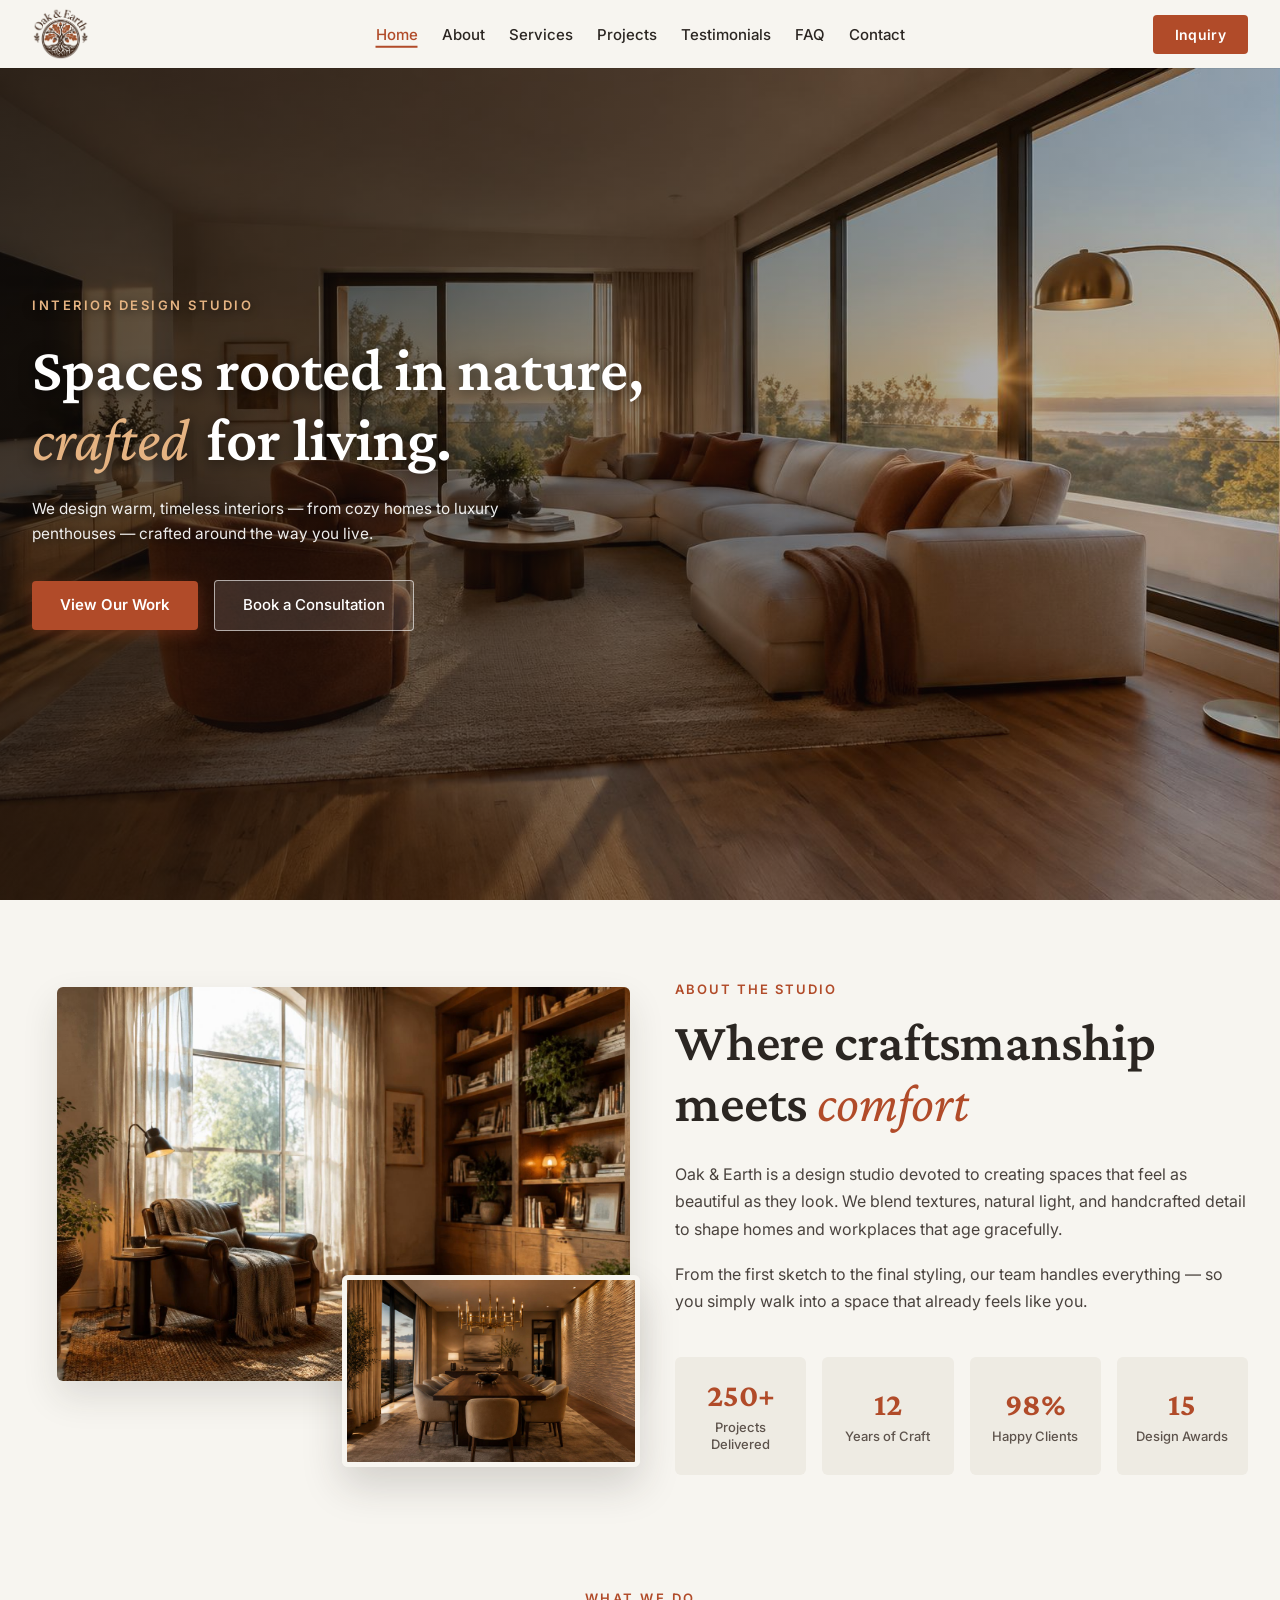
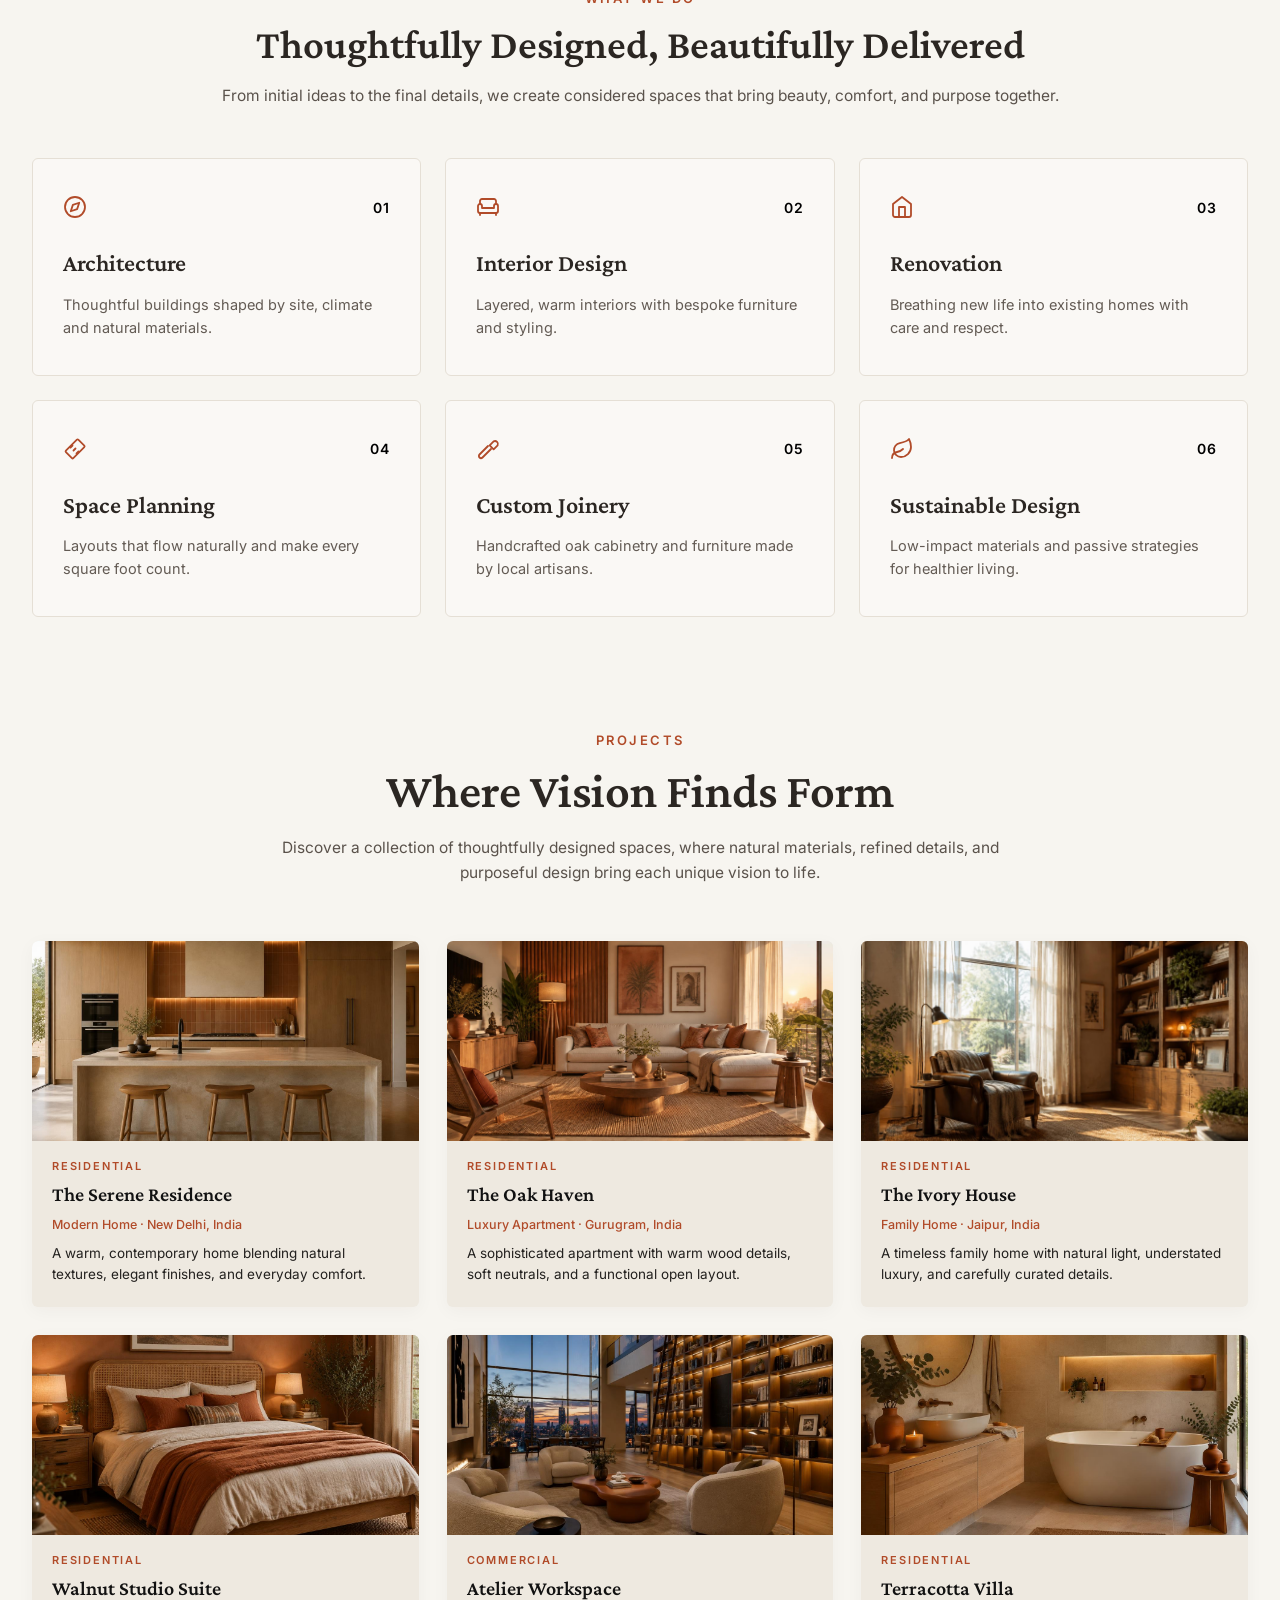
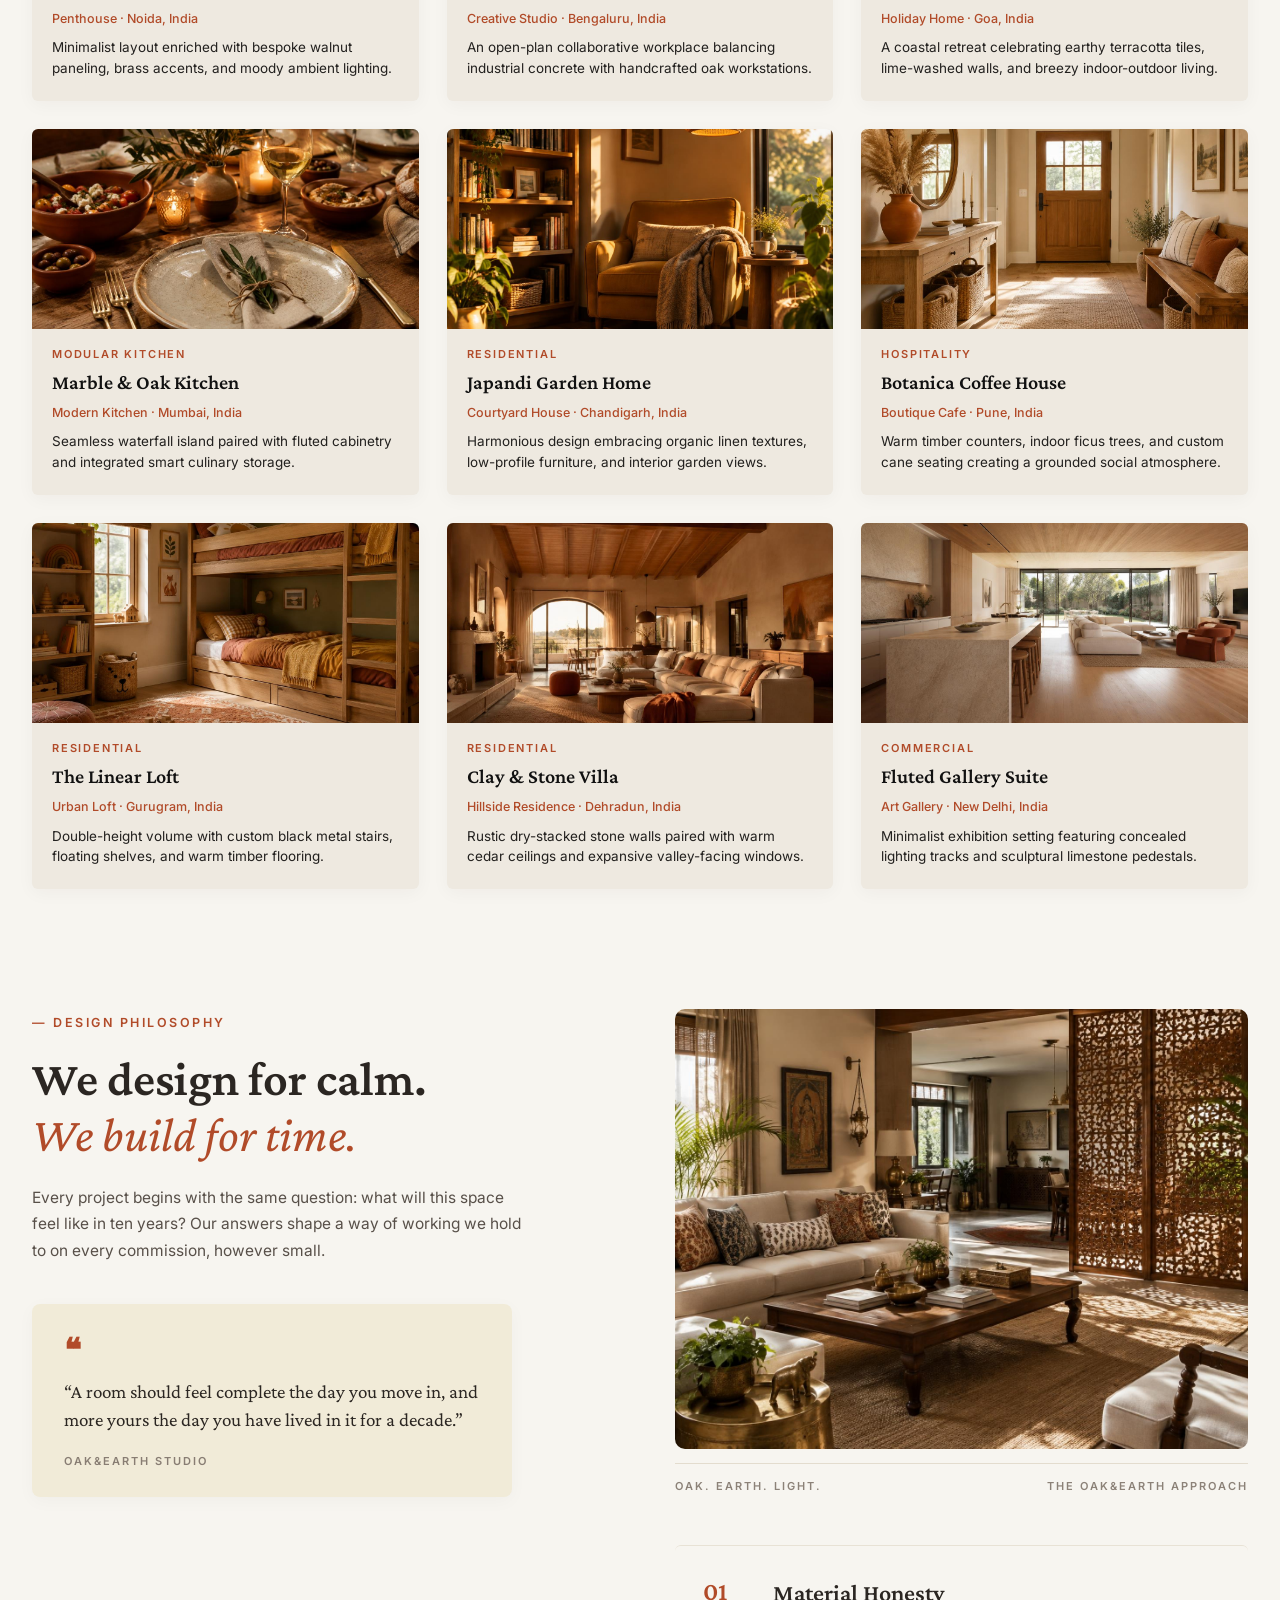
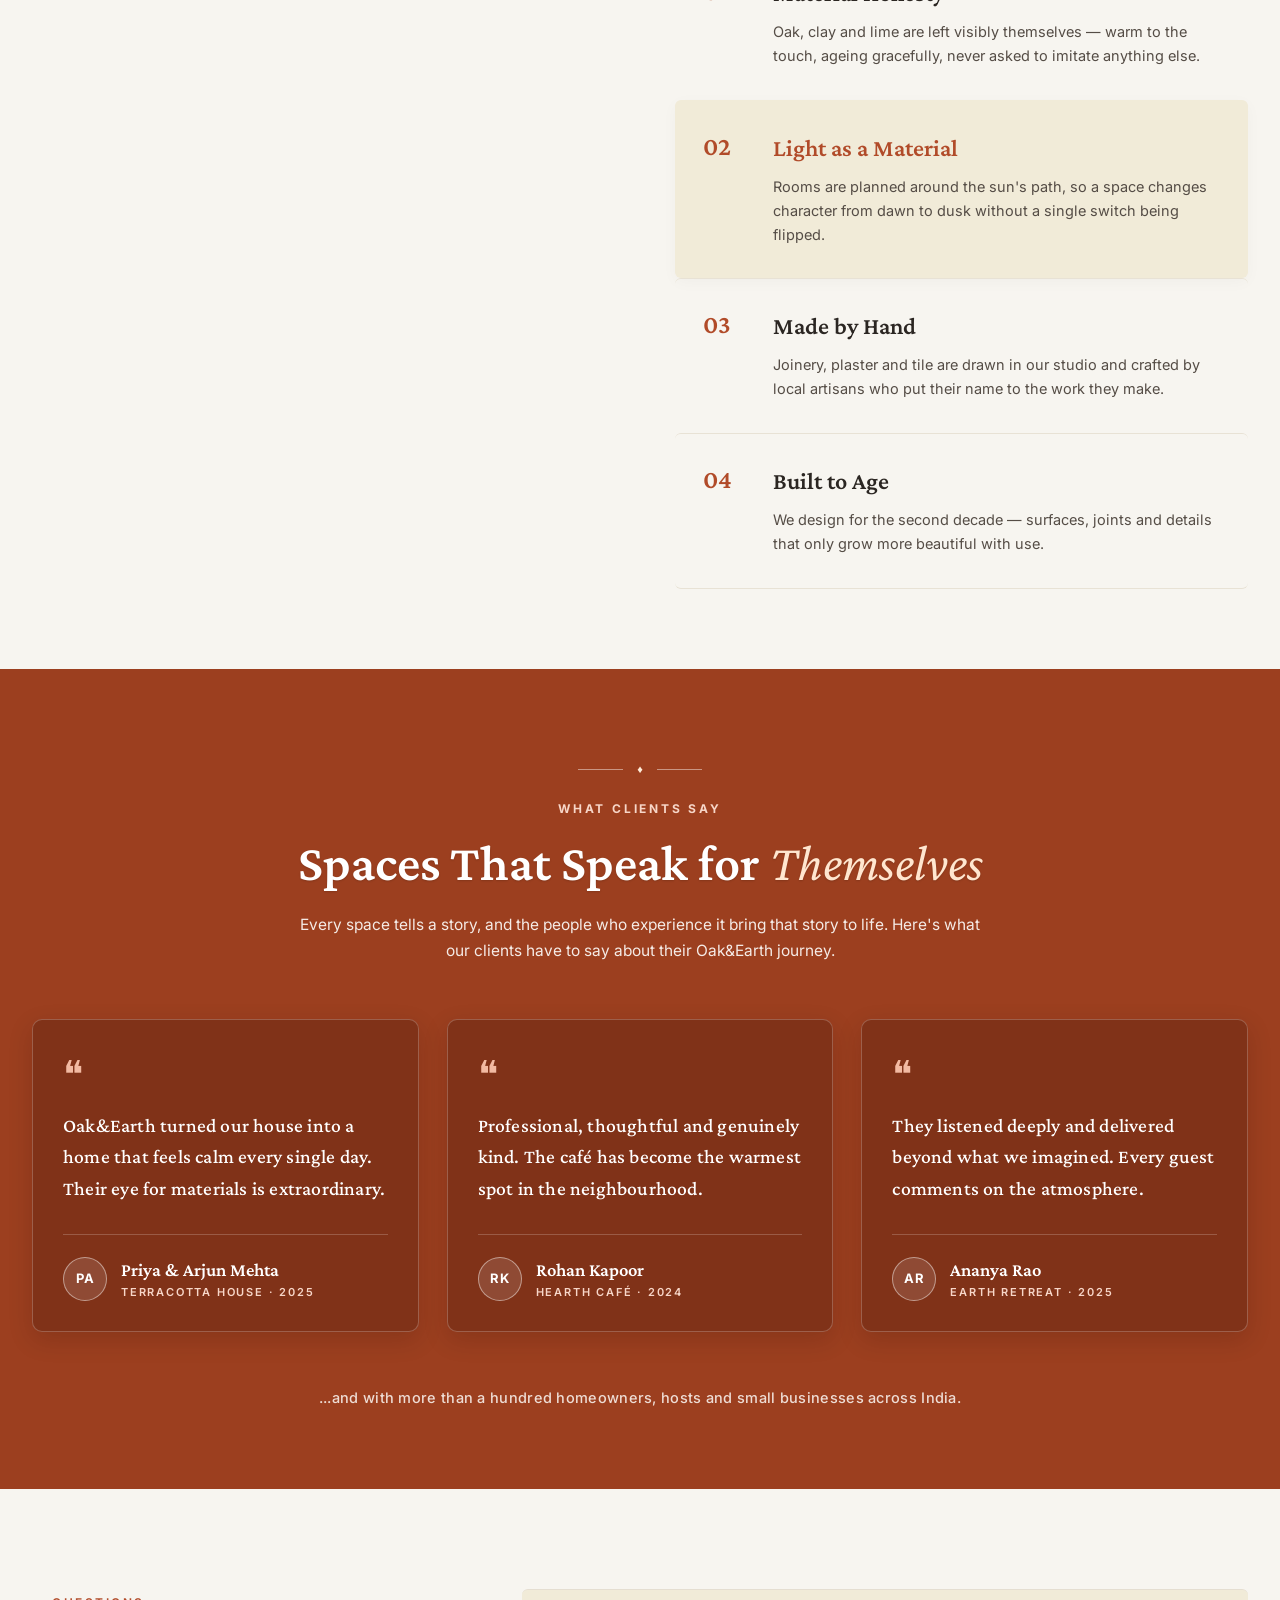
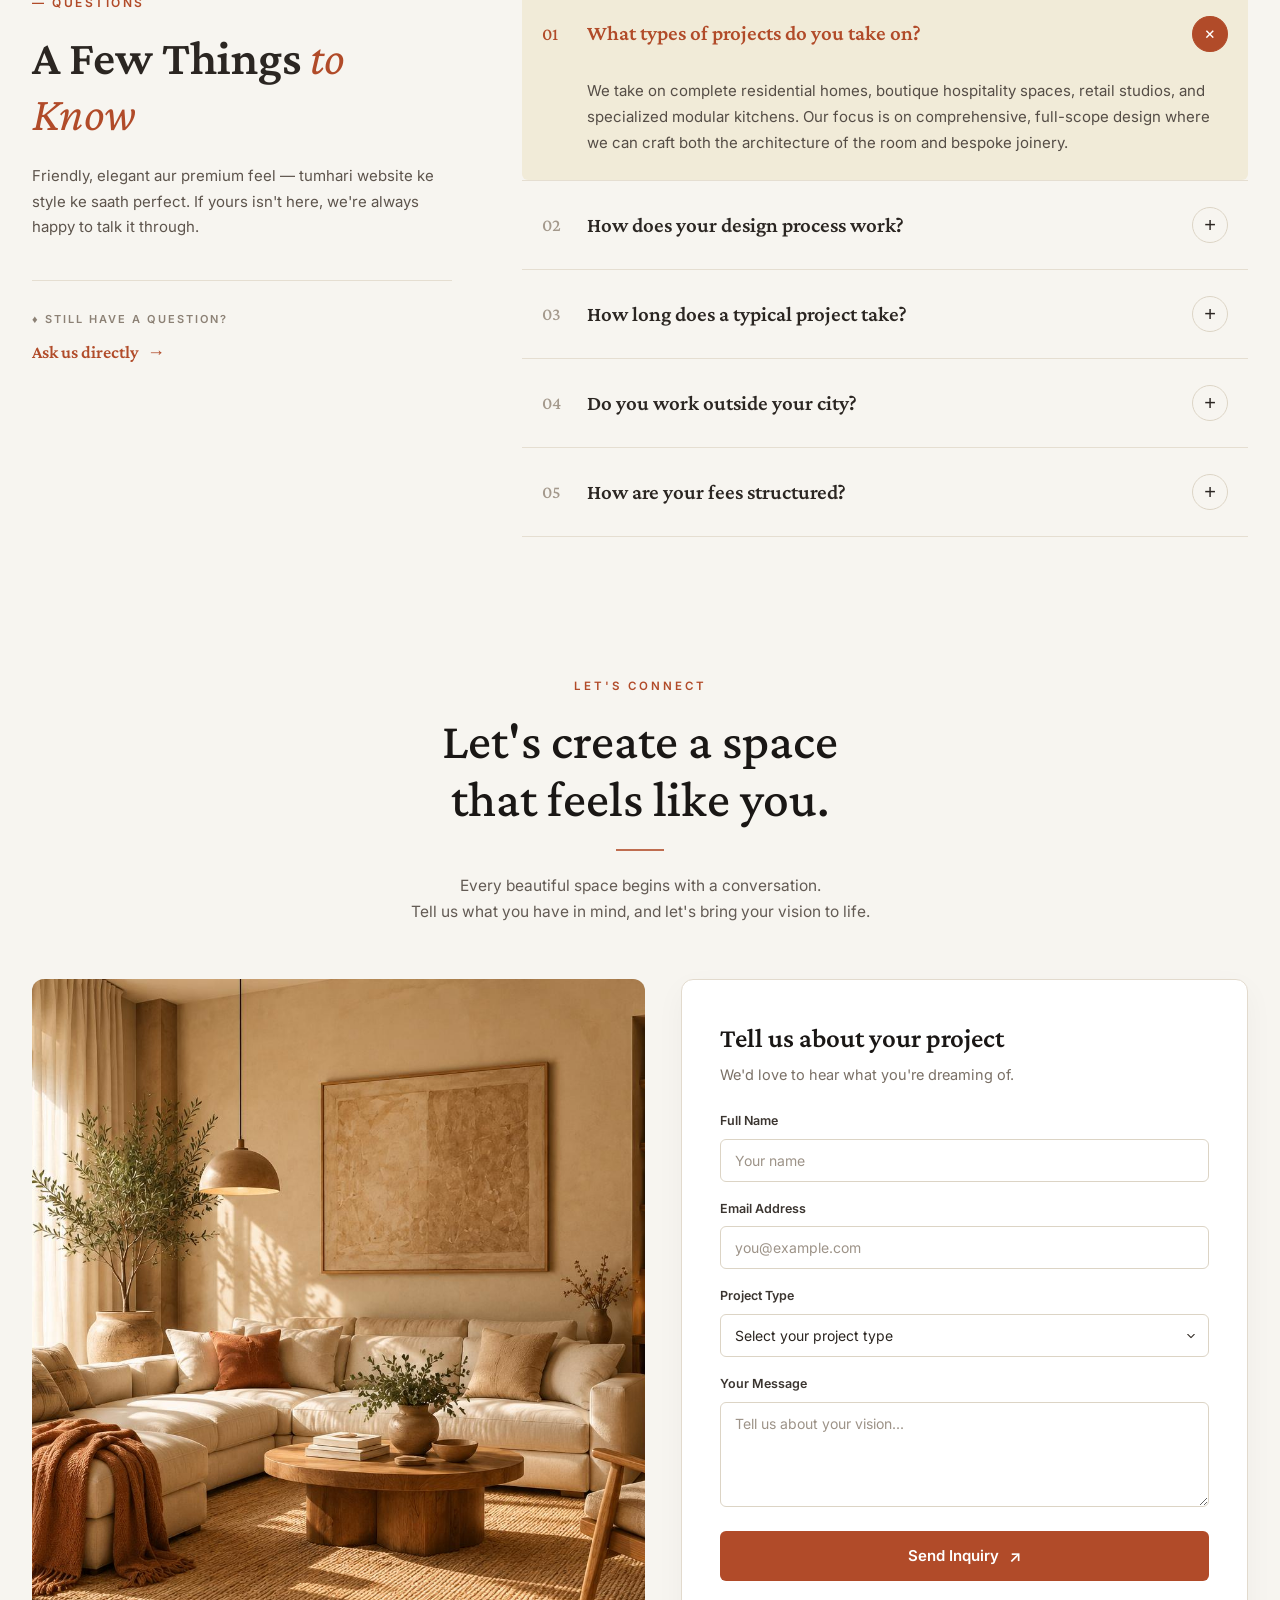
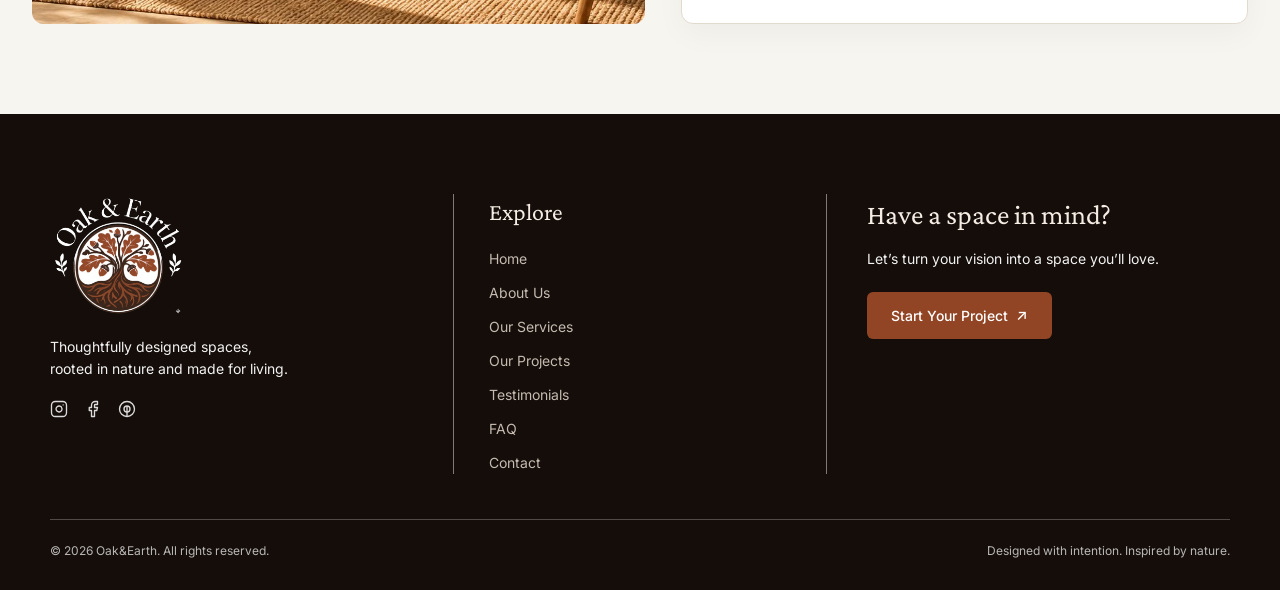
==== index.html @ adbfec43 "first commit" ====
<!DOCTYPE html>
<html lang="en">
<head>
  <meta charset="UTF-8">
  <meta name="viewport" content="width=device-width, initial-scale=1.0">
  <title>Oak & Earth - Interior Design Studio</title>

  <!-- Google Fonts: Crimson Pro & Inter -->
  <link rel="preconnect" href="https://fonts.googleapis.com">
  <link rel="preconnect" href="https://fonts.gstatic.com" crossorigin>
  <link href="https://fonts.googleapis.com/css2?family=Crimson+Pro:wght@400;600;700&family=Inter:wght@400;500;600&display=swap" rel="stylesheet">

  <!-- External Stylesheet -->
  <link rel="stylesheet" href="style.css">
</head>
<body>
<!-- Navigation Bar Header -->
<header class="site-header" id="siteHeader">
  <nav class="navbar container">
    
    <!-- 1. Brand Logo (Left) -->
    <a href="#home" class="nav-brand">
      <img src="assets/logo.png" alt="Oak & Earth Logo" class="brand-logo" width="502" height="459">
    </a>

    <!-- 2. Nav Links (Center / Mobile Dropdown) -->
    <div class="nav-menu-wrapper" id="navMenu">
      <ul class="nav-links">
        <li><a href="#home" class="nav-link active">Home</a></li>
        <li><a href="#about" class="nav-link">About</a></li>
        <li><a href="#services" class="nav-link">Services</a></li>
        <li><a href="#projects" class="nav-link">Projects</a></li>
        <li><a href="#testimonials" class="nav-link">Testimonials</a></li>
        <li><a href="#faq" class="nav-link">FAQ</a></li>
        <li><a href="#contact" class="nav-link">Contact</a></li>
      </ul>
      <!-- Mobile view inquiry button -->
      <a href="#contact" class="btn-inquiry mobile-inquiry-btn">Inquiry</a>
    </div>

    <!-- 3. Desktop Inquiry Button (Right) -->
    <div class="nav-right">
      <a href="#contact" class="btn-inquiry desktop-inquiry-btn">Inquiry</a>
      
      <!-- Hamburger Menu Button -->
      <button class="menu-toggle" id="menuToggle" aria-label="Toggle Navigation" aria-expanded="false">
        <span class="bar"></span>
        <span class="bar"></span>
        <span class="bar"></span>
      </button>
    </div>

  </nav>
</header>

<!-- Background Dim Overlay -->
<div class="menu-overlay" id="menuOverlay"></div>
  
  <!-- ================= HERO SECTION ================= -->
  <section class="hero-section" id="home">
    
    <!-- 5 Images Background Slider -->
    <div class="hero-slider" id="heroSlider">
      <img src="assets/1.jpg" alt="Interior Design Space 1" class="slide active">
      <img src="assets/2.jpg" alt="Interior Design Space 2" class="slide">
      <img src="assets/3.jpg" alt="Interior Design Space 3" class="slide">
      <img src="assets/4.jpg" alt="Interior Design Space 4" class="slide">
      <img src="assets/5.jpg" alt="Interior Design Space 5" class="slide">
    </div>

    <!-- Dark Overlay for High Text Visibility -->
    <div class="hero-overlay"></div>

    <!-- Hero Content -->
    <div class="container hero-container">
      <div class="hero-content">
        <span class="hero-tagline">INTERIOR DESIGN STUDIO</span>
        
       <h1 class="hero-title">
  Spaces rooted in nature,<br><span class="accent-italic">crafted</span> for living.
</h1>
        
        <p class="hero-subtitle">
          We design warm, timeless interiors — from cozy homes to luxury penthouses — crafted around the way you live.
        </p>

        <div class="hero-actions">
          <a href="#projects" class="btn-hero-primary">
            View Our Work 
          </a>
          <a href="#contact" class="btn-hero-secondary">
            Book a Consultation
          </a>
        </div>
      </div>
    </div>

  </section>

  <!-- ================= ABOUT SECTION ================= -->
  <section class="about-section" id="about">
    <div class="container about-container">
      
      <!-- Left: Overlapping Images Layout -->
      <div class="about-visuals">
        <div class="image-wrapper main-img-box">
          <img src="assets/10.jpg" alt="Living Room with Natural Light" class="about-img main-img">
        </div>
        <div class="image-wrapper overlap-img-box">
          <img src="assets/2.jpg" alt="Dining Room Detail" class="about-img overlap-img">
        </div>
      </div>

      <!-- Right: Content & Stats -->
      <div class="about-content">
        <span class="about-subtitle">ABOUT THE STUDIO</span>
        <h2 class="about-title">
          Where craftsmanship<br>meets <span class="accent-italic">comfort</span>
        </h2>

        <p class="about-description">
          Oak & Earth is a design studio devoted to creating spaces that feel as beautiful as they look. We blend textures, natural light, and handcrafted detail to shape homes and workplaces that age gracefully.
        </p>

        <p class="about-description">
          From the first sketch to the final styling, our team handles everything — so you simply walk into a space that already feels like you.
        </p>

        <!-- 4 Stats Cards Grid -->
        <div class="about-stats-grid">
          <div class="stat-card">
            <span class="stat-number">250+</span>
            <span class="stat-label">Projects Delivered</span>
          </div>

          <div class="stat-card">
            <span class="stat-number">12</span>
            <span class="stat-label">Years of Craft</span>
          </div>

          <div class="stat-card">
            <span class="stat-number">98%</span>
            <span class="stat-label">Happy Clients</span>
          </div>

          <div class="stat-card">
            <span class="stat-number">15</span>
            <span class="stat-label">Design Awards</span>
          </div>
        </div>

      </div>

    </div>
  </section>
  <!-- ================= SERVICES / WHAT WE DO SECTION ================= -->
  <section class="services-section" id="services">
    <div class="container">
      
      <!-- Section Header -->
      <div class="services-header">
        <span class="services-tagline">What we do</span>
        <h2 class="services-title">Thoughtfully Designed, Beautifully Delivered</h2>
        <p class="services-description">
          From initial ideas to the final details, we create considered spaces that bring beauty, comfort, and purpose together.
        </p>
      </div>

      <!-- Services Cards Grid -->
      <div class="services-grid">

        <!-- Card 01: Architecture -->
        <div class="service-card">
          <div class="service-card-top">
            <div class="service-icon">
              <!-- Compass / Architecture Icon -->
              <svg width="24" height="24" viewBox="0 0 24 24" fill="none" stroke="currentColor" stroke-width="1.8" stroke-linecap="round" stroke-linejoin="round">
                <circle cx="12" cy="12" r="10"></circle>
                <polygon points="16.24 7.76 14.12 14.12 7.76 16.24 9.88 9.88 16.24 7.76"></polygon>
              </svg>
            </div>
            <span class="service-number">01</span>
          </div>
          <h3 class="service-heading">Architecture</h3>
          <p class="service-text">
            Thoughtful buildings shaped by site, climate and natural materials.
          </p>
        </div>

        <!-- Card 02: Interior Design -->
        <div class="service-card">
          <div class="service-card-top">
            <div class="service-icon">
              <!-- Sofa / Interior Icon -->
              <svg width="24" height="24" viewBox="0 0 24 24" fill="none" stroke="currentColor" stroke-width="1.8" stroke-linecap="round" stroke-linejoin="round">
                <path d="M20 9V6a2 2 0 0 0-2-2H6a2 2 0 0 0-2 2v3"></path>
                <path d="M2 11v5a2 2 0 0 0 2 2h16a2 2 0 0 0 2-2v-5a2 2 0 0 0-4 0v2H6v-2a2 2 0 0 0-4 0z"></path>
                <path d="M4 18v2"></path>
                <path d="M20 18v2"></path>
              </svg>
            </div>
            <span class="service-number">02</span>
          </div>
          <h3 class="service-heading">Interior Design</h3>
          <p class="service-text">
            Layered, warm interiors with bespoke furniture and styling.
          </p>
        </div>

        <!-- Card 03: Renovation -->
        <div class="service-card">
          <div class="service-card-top">
            <div class="service-icon">
              <!-- House / Renovation Icon -->
              <svg width="24" height="24" viewBox="0 0 24 24" fill="none" stroke="currentColor" stroke-width="1.8" stroke-linecap="round" stroke-linejoin="round">
                <path d="M3 9l9-7 9 7v11a2 2 0 0 1-2 2H5a2 2 0 0 1-2-2z"></path>
                <polyline points="9 22 9 12 15 12 15 22"></polyline>
              </svg>
            </div>
            <span class="service-number">03</span>
          </div>
          <h3 class="service-heading">Renovation</h3>
          <p class="service-text">
            Breathing new life into existing homes with care and respect.
          </p>
        </div>

        <!-- Card 04: Space Planning -->
        <div class="service-card">
          <div class="service-card-top">
            <div class="service-icon">
              <!-- Ruler / Planning Icon -->
              <svg width="24" height="24" viewBox="0 0 24 24" fill="none" stroke="currentColor" stroke-width="1.8" stroke-linecap="round" stroke-linejoin="round">
                <path d="M21.3 8.7l-6-6a1 1 0 0 0-1.4 0l-11 11a1 1 0 0 0 0 1.4l6 6a1 1 0 0 0 1.4 0l11-11a1 1 0 0 0 0-1.4z"></path>
                <line x1="7.5" y1="10.5" x2="9.5" y2="8.5"></line>
                <line x1="10.5" y1="13.5" x2="12.5" y2="11.5"></line>
                <line x1="13.5" y1="16.5" x2="15.5" y2="14.5"></line>
              </svg>
            </div>
            <span class="service-number">04</span>
          </div>
          <h3 class="service-heading">Space Planning</h3>
          <p class="service-text">
            Layouts that flow naturally and make every square foot count.
          </p>
        </div>

        <!-- Card 05: Custom Joinery -->
        <div class="service-card">
          <div class="service-card-top">
            <div class="service-icon">
              <!-- Hammer / Joinery Icon -->
              <svg width="24" height="24" viewBox="0 0 24 24" fill="none" stroke="currentColor" stroke-width="1.8" stroke-linecap="round" stroke-linejoin="round">
                <path d="M15 12l-8.5 8.5a2.12 2.12 0 1 1-3-3L12 9"></path>
                <path d="M17.64 4.36a3 3 0 0 1 4 4l-4 4-4-4 4-4z"></path>
              </svg>
            </div>
            <span class="service-number">05</span>
          </div>
          <h3 class="service-heading">Custom Joinery</h3>
          <p class="service-text">
            Handcrafted oak cabinetry and furniture made by local artisans.
          </p>
        </div>

        <!-- Card 06: Sustainable Design -->
        <div class="service-card">
          <div class="service-card-top">
            <div class="service-icon">
              <!-- Leaf / Sustainability Icon -->
              <svg width="24" height="24" viewBox="0 0 24 24" fill="none" stroke="currentColor" stroke-width="1.8" stroke-linecap="round" stroke-linejoin="round">
                <path d="M11 20A7 7 0 0 1 9.8 6.1C15.5 5 17 4.48 19 2c1 2 2 4.18 2 8 0 5.5-4.78 10-10 10Z"></path>
                <path d="M2 21c0-3 1.85-5.36 5.08-6C9.5 14.52 12 13 13 12"></path>
              </svg>
            </div>
            <span class="service-number">06</span>
          </div>
          <h3 class="service-heading">Sustainable Design</h3>
          <p class="service-text">
            Low-impact materials and passive strategies for healthier living.
          </p>
        </div>

      </div>

    </div>
  </section>
<!-- ================= PROJECTS SECTION ================= -->
  <section class="projects-section" id="projects">
    <div class="container">

      <!-- Section Header -->
      <div class="projects-header">
        <span class="projects-tagline">PROJECTS</span>
        <h2 class="projects-title">Where Vision Finds Form</h2>
        <p class="projects-description">
          Discover a collection of thoughtfully designed spaces, where natural materials, refined details, and purposeful design bring each unique vision to life.
        </p>
      </div>

      <!-- 12 Projects Grid -->
      <div class="projects-grid">

        <!-- Card 1 -->
        <div class="project-card">
          <div class="project-img-box">
            <img src="assets/29.jpg" alt="The Serene Residence" class="project-img">
            <a href="project-detail.html?id=1" class="project-arrow-btn" aria-label="View Project">&nearr;</a>
          </div>
          <div class="project-info">
            <span class="project-tag">RESIDENTIAL</span>
            <h3 class="project-name">The Serene Residence</h3>
            <p class="project-meta">Modern Home &middot; New Delhi, India</p>
            <p class="project-desc">A warm, contemporary home blending natural textures, elegant finishes, and everyday comfort.</p>
          </div>
        </div>

        <!-- Card 2 -->
        <div class="project-card">
          <div class="project-img-box">
            <img src="assets/38.jpg" alt="The Oak Haven" class="project-img">
            <a href="project-detail.html?id=2" class="project-arrow-btn" aria-label="View Project">&nearr;</a>
          </div>
          <div class="project-info">
            <span class="project-tag">RESIDENTIAL</span>
            <h3 class="project-name">The Oak Haven</h3>
            <p class="project-meta">Luxury Apartment &middot; Gurugram, India</p>
            <p class="project-desc">A sophisticated apartment with warm wood details, soft neutrals, and a functional open layout.</p>
          </div>
        </div>

        <!-- Card 3 -->
        <div class="project-card">
          <div class="project-img-box">
            <img src="assets/10.jpg" alt="The Ivory House" class="project-img">
            <a href="project-detail.html?id=3" class="project-arrow-btn" aria-label="View Project">&nearr;</a>
          </div>
          <div class="project-info">
            <span class="project-tag">RESIDENTIAL</span>
            <h3 class="project-name">The Ivory House</h3>
            <p class="project-meta">Family Home &middot; Jaipur, India</p>
            <p class="project-desc">A timeless family home with natural light, understated luxury, and carefully curated details.</p>
          </div>
        </div>

        <!-- Card 4 -->
        <div class="project-card">
          <div class="project-img-box">
            <img src="assets/11.jpg" alt="Walnut Studio Suite" class="project-img">
            <a href="project-detail.html?id=4" class="project-arrow-btn" aria-label="View Project">&nearr;</a>
          </div>
          <div class="project-info">
            <span class="project-tag">RESIDENTIAL</span>
            <h3 class="project-name">Walnut Studio Suite</h3>
            <p class="project-meta">Penthouse &middot; Noida, India</p>
            <p class="project-desc">Minimalist layout enriched with bespoke walnut paneling, brass accents, and moody ambient lighting.</p>
          </div>
        </div>

        <!-- Card 5 -->
        <div class="project-card">
          <div class="project-img-box">
            <img src="assets/35.jpg" alt="Atelier Workspace" class="project-img">
            <a href="project-detail.html?id=5" class="project-arrow-btn" aria-label="View Project">&nearr;</a>
          </div>
          <div class="project-info">
            <span class="project-tag">COMMERCIAL</span>
            <h3 class="project-name">Atelier Workspace</h3>
            <p class="project-meta">Creative Studio &middot; Bengaluru, India</p>
            <p class="project-desc">An open-plan collaborative workplace balancing industrial concrete with handcrafted oak workstations.</p>
          </div>
        </div>

        <!-- Card 6 -->
        <div class="project-card">
          <div class="project-img-box">
            <img src="assets/13.jpg" alt="Terracotta Villa" class="project-img">
            <a href="project-detail.html?id=6" class="project-arrow-btn" aria-label="View Project">&nearr;</a>
          </div>
          <div class="project-info">
            <span class="project-tag">RESIDENTIAL</span>
            <h3 class="project-name">Terracotta Villa</h3>
            <p class="project-meta">Holiday Home &middot; Goa, India</p>
            <p class="project-desc">A coastal retreat celebrating earthy terracotta tiles, lime-washed walls, and breezy indoor-outdoor living.</p>
          </div>
        </div>

        <!-- Card 7 -->
        <div class="project-card">
          <div class="project-img-box">
            <img src="assets/26.jpg" alt="Marble & Oak Kitchen" class="project-img">
            <a href="project-detail.html?id=7" class="project-arrow-btn" aria-label="View Project">&nearr;</a>
          </div>
          <div class="project-info">
            <span class="project-tag">MODULAR KITCHEN</span>
            <h3 class="project-name">Marble &amp; Oak Kitchen</h3>
            <p class="project-meta">Modern Kitchen &middot; Mumbai, India</p>
            <p class="project-desc">Seamless waterfall island paired with fluted cabinetry and integrated smart culinary storage.</p>
          </div>
        </div>

        <!-- Card 8 -->
        <div class="project-card">
          <div class="project-img-box">
            <img src="assets/15.jpg" alt="Japandi Garden Home" class="project-img">
            <a href="project-detail.html?id=8" class="project-arrow-btn" aria-label="View Project">&nearr;</a>
          </div>
          <div class="project-info">
            <span class="project-tag">RESIDENTIAL</span>
            <h3 class="project-name">Japandi Garden Home</h3>
            <p class="project-meta">Courtyard House &middot; Chandigarh, India</p>
            <p class="project-desc">Harmonious design embracing organic linen textures, low-profile furniture, and interior garden views.</p>
          </div>
        </div>

        <!-- Card 9 -->
        <div class="project-card">
          <div class="project-img-box">
            <img src="assets/16.jpg" alt="Botanica Coffee House" class="project-img">
            <a href="project-detail.html?id=9" class="project-arrow-btn" aria-label="View Project">&nearr;</a>
          </div>
          <div class="project-info">
            <span class="project-tag">HOSPITALITY</span>
            <h3 class="project-name">Botanica Coffee House</h3>
            <p class="project-meta">Boutique Cafe &middot; Pune, India</p>
            <p class="project-desc">Warm timber counters, indoor ficus trees, and custom cane seating creating a grounded social atmosphere.</p>
          </div>
        </div>

        <!-- Card 10 -->
        <div class="project-card">
          <div class="project-img-box">
            <img src="assets/17.jpg" alt="The Linear Loft" class="project-img">
            <a href="project-detail.html?id=10" class="project-arrow-btn" aria-label="View Project">&nearr;</a>
          </div>
          <div class="project-info">
            <span class="project-tag">RESIDENTIAL</span>
            <h3 class="project-name">The Linear Loft</h3>
            <p class="project-meta">Urban Loft &middot; Gurugram, India</p>
            <p class="project-desc">Double-height volume with custom black metal stairs, floating shelves, and warm timber flooring.</p>
          </div>
        </div>

        <!-- Card 11 -->
        <div class="project-card">
          <div class="project-img-box">
            <img src="assets/22.jpg" alt="Clay & Stone Villa" class="project-img">
            <a href="project-detail.html?id=11" class="project-arrow-btn" aria-label="View Project">&nearr;</a>
          </div>
          <div class="project-info">
            <span class="project-tag">RESIDENTIAL</span>
            <h3 class="project-name">Clay &amp; Stone Villa</h3>
            <p class="project-meta">Hillside Residence &middot; Dehradun, India</p>
            <p class="project-desc">Rustic dry-stacked stone walls paired with warm cedar ceilings and expansive valley-facing windows.</p>
          </div>
        </div>

        <!-- Card 12 -->
        <div class="project-card">
          <div class="project-img-box">
            <img src="assets/37.jpg" alt="Fluted Gallery Suite" class="project-img">
            <a href="project-detail.html?id=12" class="project-arrow-btn" aria-label="View Project">&nearr;</a>
          </div>
          <div class="project-info">
            <span class="project-tag">COMMERCIAL</span>
            <h3 class="project-name">Fluted Gallery Suite</h3>
            <p class="project-meta">Art Gallery &middot; New Delhi, India</p>
            <p class="project-desc">Minimalist exhibition setting featuring concealed lighting tracks and sculptural limestone pedestals.</p>
          </div>
        </div>

      </div> 

    </div> 
  </section>

  <!-- ================= DESIGN PHILOSOPHY SECTION ================= -->
  <section class="philosophy-section" id="philosophy">
    <div class="container philosophy-container">

      <!-- LEFT SIDE: Sticky Content  -->
      <div class="philosophy-left-sticky">
        <div class="philosophy-header-wrap">
          <span class="philosophy-tagline">&mdash; DESIGN PHILOSOPHY</span>
          <h2 class="philosophy-title">
            We design for calm.<br>
            <span class="highlight-italic">We build for time.</span>
          </h2>
          <p class="philosophy-intro">
            Every project begins with the same question: what will this space feel like in ten years? Our answers shape a way of working we hold to on every commission, however small.
          </p>
        </div>

        <!-- Quote Box -->
        <div class="philosophy-quote-card">
          <div class="quote-icon">&#10077;</div>
          <p class="quote-text">
            &ldquo;A room should feel complete the day you move in, and more yours the day you have lived in it for a decade.&rdquo;
          </p>
          <span class="quote-author">OAK&amp;EARTH STUDIO</span>
        </div>
      </div>

      <!-- RIGHT SIDE: Scrollable Track (Image + 4 Points) -->
      <div class="philosophy-right-scroll">

        <!-- Top Feature Image Block -->
        <div class="philosophy-img-block">
          <div class="philosophy-img-frame">
            <img src="assets/8.jpg" alt="Oak Earth Approach Interior" class="philosophy-img">
          </div>
          <div class="philosophy-img-caption">
            <span>OAK. EARTH. LIGHT.</span>
            <span>THE OAK&amp;EARTH APPROACH</span>
          </div>
        </div>

        <!-- 4 Philosophy Points -->
        <div class="philosophy-points-list">

          <!-- Point 01 -->
          <div class="phil-point-card">
            <span class="point-num">01</span>
            <div class="point-content">
              <h3 class="point-title">Material Honesty</h3>
              <p class="point-desc">
                Oak, clay and lime are left visibly themselves &mdash; warm to the touch, ageing gracefully, never asked to imitate anything else.
              </p>
            </div>
          </div>

          <!-- Point 02  -->
          <div class="phil-point-card active">
            <span class="point-num">02</span>
            <div class="point-content">
              <h3 class="point-title">Light as a Material</h3>
              <p class="point-desc">
                Rooms are planned around the sun's path, so a space changes character from dawn to dusk without a single switch being flipped.
              </p>
            </div>
          </div>

          <!-- Point 03 -->
          <div class="phil-point-card">
            <span class="point-num">03</span>
            <div class="point-content">
              <h3 class="point-title">Made by Hand</h3>
              <p class="point-desc">
                Joinery, plaster and tile are drawn in our studio and crafted by local artisans who put their name to the work they make.
              </p>
            </div>
          </div>

          <!-- Point 04 -->
          <div class="phil-point-card">
            <span class="point-num">04</span>
            <div class="point-content">
              <h3 class="point-title">Built to Age</h3>
              <p class="point-desc">
                We design for the second decade &mdash; surfaces, joints and details that only grow more beautiful with use.
              </p>
            </div>
          </div>

        </div>

      </div>

    </div>
  </section>
  <!-- ================= TESTIMONIALS SECTION ================= -->
  <section class="testimonials-section" id="testimonials">
    <div class="container">

      <!-- Section Header -->
      <div class="testimonials-header">
        <div class="header-decor-line">
          <span class="decor-diamond">&diams;</span>
        </div>
        <span class="testimonials-label">WHAT CLIENTS SAY</span>
        <h2 class="testimonials-title">
          Spaces That Speak for <span class="highlight-italic">Themselves</span>
        </h2>
        <p class="testimonials-desc">
          Every space tells a story, and the people who experience it bring that story to life. Here's what our clients have to say about their Oak&amp;Earth journey.
        </p>
      </div>

      <!-- 3 Testimonial Cards Grid -->
      <div class="testimonials-grid">

        <!-- Card 1 -->
        <div class="testimonial-card">
          <div class="testimonial-quote-icon">&#10077;</div>
          <p class="testimonial-body">
            Oak&amp;Earth turned our house into a home that feels calm every single day. Their eye for materials is extraordinary.
          </p>
          <div class="testimonial-divider"></div>
          <div class="testimonial-client">
            <div class="client-avatar">PA</div>
            <div class="client-details">
              <h4 class="client-name">Priya &amp; Arjun Mehta</h4>
              <span class="client-meta">TERRACOTTA HOUSE &middot; 2025</span>
            </div>
          </div>
        </div>

        <!-- Card 2 -->
        <div class="testimonial-card">
          <div class="testimonial-quote-icon">&#10077;</div>
          <p class="testimonial-body">
            Professional, thoughtful and genuinely kind. The caf&eacute; has become the warmest spot in the neighbourhood.
          </p>
          <div class="testimonial-divider"></div>
          <div class="testimonial-client">
            <div class="client-avatar">RK</div>
            <div class="client-details">
              <h4 class="client-name">Rohan Kapoor</h4>
              <span class="client-meta">HEARTH CAF&Eacute; &middot; 2024</span>
            </div>
          </div>
        </div>

        <!-- Card 3 -->
        <div class="testimonial-card">
          <div class="testimonial-quote-icon">&#10077;</div>
          <p class="testimonial-body">
            They listened deeply and delivered beyond what we imagined. Every guest comments on the atmosphere.
          </p>
          <div class="testimonial-divider"></div>
          <div class="testimonial-client">
            <div class="client-avatar">AR</div>
            <div class="client-details">
              <h4 class="client-name">Ananya Rao</h4>
              <span class="client-meta">EARTH RETREAT &middot; 2025</span>
            </div>
          </div>
        </div>

      </div>

      
      <p class="testimonials-footer-note">
        ...and with more than a hundred homeowners, hosts and small businesses across India.
      </p>

    </div>
  </section>
  <!-- ================= FAQ SECTION ================= -->
  <section class="faq-section" id="faq">
    <div class="container faq-container">

      <!-- LEFT SIDE: Sticky Header -->
      <div class="faq-left-sticky">
        <span class="faq-tagline">&mdash; QUESTIONS</span>
        <h2 class="faq-title">
          A Few Things <span class="highlight-italic">to Know</span>
        </h2>
        <p class="faq-description">
          Friendly, elegant aur premium feel &mdash; tumhari website ke style ke saath perfect. If yours isn't here, we're always happy to talk it through.
        </p>

        <div class="faq-contact-box">
          <span class="faq-contact-tag">&diams; STILL HAVE A QUESTION?</span>
          <a href="#contact" class="faq-contact-link">
            Ask us directly <span class="arrow">&rarr;</span>
          </a>
        </div>
      </div>

      <!-- RIGHT SIDE: 5 FAQ Accordion Items -->
      <div class="faq-right-accordion">

        <!-- Question 01 -->
        <div class="faq-item active">
          <button class="faq-question">
            <span class="faq-num">01</span>
            <span class="faq-q-text">What types of projects do you take on?</span>
            <span class="faq-icon">+</span>
          </button>
          <div class="faq-answer">
            <p>
              We take on complete residential homes, boutique hospitality spaces, retail studios, and specialized modular kitchens. Our focus is on comprehensive, full-scope design where we can craft both the architecture of the room and bespoke joinery.
            </p>
          </div>
        </div>

        <!-- Question 02 -->
        <div class="faq-item">
          <button class="faq-question">
            <span class="faq-num">02</span>
            <span class="faq-q-text">How does your design process work?</span>
            <span class="faq-icon">+</span>
          </button>
          <div class="faq-answer">
            <p>
              Our process moves in four organic phases: Initial Discovery &amp; Spatial Planning, Material Curation &amp; 3D Visualization, Detailed Technical Drawings, and On-Site Execution with artisan supervision until key handover.
            </p>
          </div>
        </div>

        <!-- Question 03 -->
        <div class="faq-item">
          <button class="faq-question">
            <span class="faq-num">03</span>
            <span class="faq-q-text">How long does a typical project take?</span>
            <span class="faq-icon">+</span>
          </button>
          <div class="faq-answer">
            <p>
              Timeline varies by scale. A single-room transformation or modular kitchen typically takes 6 to 10 weeks, while a full residential home design and build spans anywhere from 4 to 8 months.
            </p>
          </div>
        </div>

        <!-- Question 04 (Default Active / Highlighted) -->
        <div class="faq-item ">
          <button class="faq-question">
            <span class="faq-num">04</span>
            <span class="faq-q-text">Do you work outside your city?</span>
            <span class="faq-icon">+</span>
          </button>
          <div class="faq-answer">
            <p>
              Yes, absolutely. While our design studio is based in Jaipur, we regularly execute projects across New Delhi, Gurugram, Mumbai, Goa, and Bengaluru through our curated network of regional craftsmen and project leads.
            </p>
          </div>
        </div>

        <!-- Question 05 -->
        <div class="faq-item">
          <button class="faq-question">
            <span class="faq-num">05</span>
            <span class="faq-q-text">How are your fees structured?</span>
            <span class="faq-icon">+</span>
          </button>
          <div class="faq-answer">
            <p>
              We offer structured square-footage design fees for conceptual planning paired with transparent cost-plus procurement for site execution. We outline every single detail before ground work begins, ensuring zero surprises.
            </p>
          </div>
        </div>

      </div>

    </div>
  </section>
<!-- ================= CONTACT / INQUIRY SECTION ================= -->
  <section class="contact-section" id="contact">
    <div class="container">

      <!-- Section Header -->
      <div class="contact-header">
        <span class="contact-tagline">LET'S CONNECT</span>
        <h2 class="contact-title">
          Let's create a space<br>that feels like you.
        </h2>
        <div class="contact-decor-line"></div>
        <p class="contact-subtitle">
          Every beautiful space begins with a conversation.<br>
          Tell us what you have in mind, and let's bring your vision to life.
        </p>
      </div>

      <!-- Main Layout: Image Left + Single Form Card Right -->
      <div class="contact-grid">

        <!-- Left Column: Living Room Image -->
        <div class="contact-img-wrap">
          <img src="assets/39.jpg" alt="Oak and Earth Living Room" class="contact-feature-img">
        </div>

        <!-- Right Column: Inquiry Form Card (Single & Clean) -->
        <div class="contact-form-card">

          <!-- Normal Form State -->
          <div class="form-content-wrap" id="formContentWrap">
            <div class="form-header">
              <h3 class="form-title">Tell us about your project</h3>
              <p class="form-desc">We'd love to hear what you're dreaming of.</p>
            </div>

            <form class="inquiry-form" id="inquiryForm">
              
              <!-- Full Name -->
              <div class="form-group">
                <label for="fullName">Full Name</label>
                <input type="text" id="fullName" placeholder="Your name" required>
              </div>

              <!-- Email Address -->
              <div class="form-group">
                <label for="emailAddr">Email Address</label>
                <input type="email" id="emailAddr" placeholder="you@example.com" required>
              </div>

              <!-- Project Type Dropdown -->
              <div class="form-group">
                <label for="projectType">Project Type</label>
                <div class="select-wrapper">
                  <select id="projectType" required>
                    <option value="" disabled selected>Select your project type</option>
                    <option value="residential">Complete Residential Home</option>
                    <option value="commercial">Commercial / Workspace</option>
                    <option value="hospitality">Hospitality &amp; Caf&eacute;</option>
                    <option value="kitchen">Modular Kitchen</option>
                    <option value="renovation">Interior Renovation</option>
                  </select>
                </div>
              </div>

              <!-- Your Message -->
              <div class="form-group">
                <label for="message">Your Message</label>
                <textarea id="message" rows="4" placeholder="Tell us about your vision..." required></textarea>
              </div>

              <!-- Submit Button -->
              <button type="submit" class="btn-submit-inquiry">
                Send Inquiry <span class="btn-arrow">&nearr;</span>
              </button>

            </form>
          </div>

          <!-- Thank You State -->
          <div class="thankyou-card-state" id="thankYouState" style="display: none;">
            <h2 class="thankyou-title">Thank you.</h2>
            <p class="thankyou-desc">
              Your inquiry has been received. We'll be in touch soon.
            </p>
          </div>

        </div>

      </div> 

    </div>
  </section>

  <!-- ================= OAK & EARTH FOOTER ================= -->
<footer class="site-footer">
  <div class="footer-inner">
    
    <!-- Col 1: Brand & Socials -->
    <div class="footer-col footer-col-brand">
      <img src="assets/logo1.png" alt="Oak & Earth" class="footer-logo-img">
      <p class="footer-tagline">
        Thoughtfully designed spaces,<br>rooted in nature and made for living.
      </p>
      <div class="footer-socials">
        <!-- Instagram -->
        <a href="#" aria-label="Instagram">
          <svg width="18" height="18" viewBox="0 0 24 24" fill="none" stroke="currentColor" stroke-width="1.8" stroke-linecap="round" stroke-linejoin="round">
            <rect x="2" y="2" width="20" height="20" rx="5" ry="5"></rect>
            <path d="M16 11.37A4 4 0 1 1 12.63 8 4 4 0 0 1 16 11.37z"></path>
            <line x1="17.5" y1="6.5" x2="17.51" y2="6.5"></line>
          </svg>
        </a>
        <!-- Facebook -->
        <a href="#" aria-label="Facebook">
          <svg width="18" height="18" viewBox="0 0 24 24" fill="none" stroke="currentColor" stroke-width="1.8" stroke-linecap="round" stroke-linejoin="round">
            <path d="M18 2h-3a5 5 0 0 0-5 5v3H7v4h3v8h4v-8h3l1-4h-4V7a1 1 0 0 1 1-1h3z"></path>
          </svg>
        </a>
        <!-- Pinterest -->
        <a href="#" aria-label="Pinterest">
          <svg width="18" height="18" viewBox="0 0 24 24" fill="none" stroke="currentColor" stroke-width="1.8" stroke-linecap="round" stroke-linejoin="round">
            <line x1="12" y1="9" x2="12" y2="21"></line>
            <path d="M8 12a4 4 0 1 0 8 0c0-2.21-1.79-4-4-4a4 4 0 0 0-4 4z"></path>
            <circle cx="12" cy="12" r="10"></circle>
          </svg>
        </a>
      </div>
    </div>

    <!-- Col 2: Explore Navigation -->
    <div class="footer-col footer-col-explore">
      <h4 class="footer-heading">Explore</h4>
      <ul class="footer-nav">
        <li><a href="#home">Home</a></li>
        <li><a href="#about">About Us</a></li>
        <li><a href="#services">Our Services</a></li>
        <li><a href="#projects">Our Projects</a></li>
        <li><a href="#testimonials">Testimonials</a></li>
        <li><a href="#faq">FAQ</a></li>
        <li><a href="#contact">Contact</a></li>
      </ul>
    </div>

    <!-- Col 3: CTA -->
    <div class="footer-col footer-col-cta">
      <h3 class="footer-cta-heading">Have a space in mind?</h3>
      <p class="footer-cta-sub">
        Let’s turn your vision into a space you’ll love.
      </p>
      <a href="#contact" class="btn-start-project">
        Start Your Project <span class="arrow">&nearr;</span>
      </a>
    </div>

  </div>

  <!-- Bottom Bar -->
  <div class="footer-bottom">
    <span>&copy; 2026 Oak&amp;Earth. All rights reserved.</span>
    <span>Designed with intention. Inspired by nature.</span>
  </div>
</footer>

 
  <script src="script.js"></script>
</body>
</html>
---- style.css ----
/* --- Reset & Root Variables --- */
:root {
  --bg-color: #f7f5f0;          /* Warm Cream/Beige tone */
  --text-color: #2b2622;        /* Deep Charcoal / Warm Brownish Black */
  --accent-color: #b14b29;      /* Terracotta / Rust Button Color */
  --accent-hover: #983f21;      /* Hover State Darker Terracotta */
  --font-heading: 'Crimson Pro', serif;
  --font-body: 'Inter', sans-serif;
  --transition-speed: 0.3s;
}

* {
  margin: 0;
  padding: 0;
  box-sizing: border-box;
}

body {
  font-family: var(--font-body);
  background-color: var(--bg-color);
  color: var(--text-color);
  line-height: 1.5;
}
/* --- Container Utility --- */
.container {
  max-width: 1360px;
  margin: 0 auto;
  padding: 0 32px;
  box-sizing: border-box;
}
/* --- Site Header & Navbar (Sleek & Frosted) --- */
.site-header {
  width: 100%;
  max-width: 100vw;
  background-color: var(--bg-color, #faf7f2);
  position: sticky;
  top: 0;
  z-index: 1000;
  box-shadow: 0 1px 0 rgba(0, 0, 0, 0.05);
  transition: background-color 0.4s ease, backdrop-filter 0.4s ease, box-shadow 0.4s ease;
}

.site-header.scrolled {
  background-color: rgba(247, 245, 240, 0.88);
  backdrop-filter: blur(12px);
  -webkit-backdrop-filter: blur(12px);
  box-shadow: 0 4px 20px rgba(0, 0, 0, 0.06);
}

.navbar {
  display: flex;
  align-items: center;
  justify-content: space-between;
  height: 68px;
  position: relative;
  box-sizing: border-box;
}

/* --- 1. Brand Logo (Left) --- */
.nav-brand {
  display: flex;
  align-items: center;
  text-decoration: none;
  flex: 0 0 auto;
  z-index: 1002;
}

.brand-logo {
  height: 52px;
  width: auto;
  aspect-ratio: 502 / 459;
  object-fit: contain;
  display: block;
}

/* --- 2. Nav Links (Center on Desktop) --- */
.nav-menu-wrapper {
  position: absolute;
  left: 50%;
  top: 50%;
  transform: translate(-50%, -50%);
}

.nav-links {
  display: flex;
  align-items: center;
  list-style: none;
  gap: 24px;
  margin: 0;
  padding: 0;
  white-space: nowrap;
}

.nav-link {
  font-family: var(--font-body, 'Inter', sans-serif);
  text-decoration: none;
  color: var(--text-color, #2b2622);
  font-size: 15px;
  font-weight: 500;
  transition: color var(--transition-speed, 0.3s) ease;
  position: relative;
  padding: 4px 0;
}

.nav-link:hover,
.nav-link.active {
  color: var(--accent-color, #b14b29);
}

.nav-link::after {
  content: '';
  position: absolute;
  width: 0%;
  height: 2px;
  bottom: 0;
  left: 0;
  background-color: var(--accent-color, #b14b29);
  transition: width var(--transition-speed, 0.3s) ease;
}

.nav-link:hover::after,
.nav-link.active::after {
  width: 100%;
}

/* --- 3. Right Side Action --- */
.nav-right {
  display: flex;
  align-items: center;
  gap: 16px;
  flex: 0 0 auto;
  z-index: 1002;
}

/* Buttons */
.btn-inquiry {
  display: inline-flex;
  align-items: center;
  justify-content: center;
  font-family: var(--font-body, 'Inter', sans-serif);
  background-color: var(--accent-color, #b14b29);
  color: #ffffff;
  text-decoration: none;
  padding: 9px 22px;
  border-radius: 4px;
  font-size: 14px;
  font-weight: 600;
  letter-spacing: 0.3px;
  transition: background-color var(--transition-speed, 0.3s) ease, transform 0.15s ease;
}

.btn-inquiry:hover {
  background-color: var(--accent-hover, #983f21);
  transform: translateY(-1px);
}

.mobile-inquiry-btn {
  display: none;
}

/* Hamburger Toggle */
.menu-toggle {
  display: none;
  flex-direction: column;
  justify-content: space-between;
  width: 24px;
  height: 18px;
  background: transparent;
  border: none;
  cursor: pointer;
  padding: 0;
  z-index: 1005;
}

.menu-toggle .bar {
  width: 100%;
  height: 2px;
  background-color: var(--text-color, #2b2622);
  border-radius: 2px;
  transition: all 0.3s ease;
}

/* Hamburger to X icon */
.menu-toggle.active .bar:nth-child(1) {
  transform: translateY(8px) rotate(45deg);
}

.menu-toggle.active .bar:nth-child(2) {
  opacity: 0;
}

.menu-toggle.active .bar:nth-child(3) {
  transform: translateY(-8px) rotate(-45deg);
}

/* Backdrop Overlay */
.menu-overlay {
  position: fixed;
  inset: 0;
  background-color: rgba(0, 0, 0, 0.5);
  backdrop-filter: blur(2px);
  -webkit-backdrop-filter: blur(2px);
  opacity: 0;
  visibility: hidden;
  pointer-events: none;
  transition: opacity 0.3s ease, visibility 0.3s ease;
  z-index: 998;
}

.menu-overlay.active {
  opacity: 1;
  visibility: visible;
  pointer-events: auto;
}
/* ================= TABLET & MOBILE VIEW (<= 1024px) ================= */
@media (max-width: 1024px) {
  .menu-toggle {
    display: flex;
  }

  .desktop-inquiry-btn {
    display: none !important;
  }

  /* Menu panel: full width, half height */
  .nav-menu-wrapper {
    position: fixed;
    top: 68px;               
    left: 0;
    right: 0;
    width: 100%;
    height: 50vh;              
    height: 50dvh;           
    background-color: #24201d;
    box-shadow: 0 10px 25px rgba(0, 0, 0, 0.3);
    padding: 16px 24px 24px;
    display: flex;
    flex-direction: column;
    align-items: stretch;
    justify-content: flex-start;
    transform: translateY(-110%);
    transition: transform 0.35s ease, visibility 0.35s ease;
    visibility: hidden;
    pointer-events: none;
    z-index: 999;
    box-sizing: border-box;
    overflow-y: auto;          
    -webkit-overflow-scrolling: touch;
    border-radius: 0 0 16px 16px;
  }

  .nav-menu-wrapper.active {
    transform: translateY(0);
    visibility: visible;
    pointer-events: auto;
  }

  .nav-links {
    flex-direction: column;
    align-items: stretch;
    gap: 0;
    width: 100%;
  }

  .nav-links li {
    border-bottom: 1px solid rgba(255, 255, 255, 0.08);
    width: 100%;
  }

  .nav-link {
    font-size: 16px;
    color: #f7f5f0;
    display: block;
    width: 100%;
    padding: 12px 4px;
    text-align: left;
  }

  .nav-link::after {
    display: none;
  }

  .nav-link:hover,
  .nav-link.active {
    color: var(--accent-color, #b14b29);
  }

  .mobile-inquiry-btn {
    display: block;
    width: 100%;
    margin-top: 18px;
    padding: 12px 16px;
    text-align: center;
    flex-shrink: 0;
  }

  /* Overlay navbar ke niche se shuru ho */
  .menu-overlay {
    top: 68px;
  }
}

/* ================= SMALL MOBILE (<= 480px) ================= */
@media (max-width: 480px) {
  .navbar {
    height: 60px;
  }

  .brand-logo {
    height: 44px;
  }

  .nav-menu-wrapper {
    top: 60px;
    padding: 12px 18px 20px;
  }

  .menu-overlay {
    top: 60px;
  }

  .nav-link {
    font-size: 15px;
    padding: 10px 4px;
  }
}

/* Landscape phones: height kam hoti hai, isliye thoda zyada */
@media (max-width: 1024px) and (max-height: 500px) {
  .nav-menu-wrapper {
    height: 70dvh;
  }
}

/* Menu khula ho to page scroll lock */
body.menu-open {
  overflow: hidden;
}
/* ================= HERO SECTION STYLES ================= */
.hero-section {
  position: relative;
  width: 100%;
  height: calc(100vh - 68px);
  min-height: 500px;
  display: flex;
  align-items: center;
  overflow: hidden;
}

/* Slider Images */
.hero-slider {
  position: absolute;
  top: 0;
  left: 0;
  width: 100%;
  height: 100%;
  z-index: 1;
}

.hero-slider .slide {
  position: absolute;
  top: 0;
  left: 0;
  width: 100%;
  height: 100%;
  object-fit: cover;
  object-position: center;
  opacity: 0;
  transition: opacity 1.2s ease-in-out, transform 6s ease-out;
  transform: scale(1.05);
}

.hero-slider .slide.active {
  opacity: 1;
  transform: scale(1);
}

/* Overlay for Text Readability */
.hero-overlay {
  position: absolute;
  top: 0;
  left: 0;
  width: 100%;
  height: 100%;
  background: linear-gradient(
    90deg, 
    rgba(15, 12, 10, 0.72) 0%, 
    rgba(15, 12, 10, 0.45) 55%, 
    rgba(15, 12, 10, 0.2) 100%
  );
  z-index: 2;
}

/* Hero Content Area */
.hero-container {
  position: relative;
  z-index: 3;
  width: 100%;
}


.hero-content {
  max-width: 820px; 
  color: #ffffff;
  margin-top: -45px;
}

/* --- BOTTOM TO TOP ENTRANCE ANIMATIONS (LATE & SLOW) --- */

/* 1. Sub-heading / Tagline */
.hero-tagline {
  font-family: var(--font-body);
  font-size: 13px;
  font-weight: 600;
  letter-spacing: 2.5px;
  text-transform: uppercase;
  color: #e5b382;
  display: inline-block;
  margin-bottom: 18px;
  text-shadow: 0 2px 8px rgba(0, 0, 0, 0.6);
  
  /* Late start aur slow smooth slide */
  animation: heroFadeUp 1.2s cubic-bezier(0.2, 0.8, 0.2, 1) forwards;
  opacity: 0;
  animation-delay: 0.4s;
}

/* 2. Main Heading (Crimson Pro) - 2 Lines Setup */
.hero-title {
  font-family: var(--font-heading);
  font-size: clamp(38px, 4.8vw, 68px); 
  font-weight: 600;
  line-height: 1.15;
  color: #ffffff;
  margin-bottom: 22px;
  text-shadow: 0 3px 15px rgba(0, 0, 0, 0.65);
  
  animation: heroFadeUp 1.3s cubic-bezier(0.2, 0.8, 0.2, 1) forwards;
  opacity: 0;
  animation-delay: 0.8s;
}

.hero-title .accent-italic {
  font-style: italic;
  font-weight: 400;
  color: #e5b382;
  margin-right: 6px; 
}

/* 3. Subtitle / Paragraph (Inter) */
.hero-subtitle {
  font-family: var(--font-body);
  font-size: clamp(15px, 1.2vw, 18px);
  line-height: 1.6;
  color: rgba(255, 255, 255, 0.92);
  margin-bottom: 34px;
  max-width: 540px;
  text-shadow: 0 2px 10px rgba(0, 0, 0, 0.7);
  
  animation: heroFadeUp 1.3s cubic-bezier(0.2, 0.8, 0.2, 1) forwards;
  opacity: 0;
  animation-delay: 1.2s;
}

/* 4. Action Buttons Container */
.hero-actions {
  display: flex;
  align-items: center;
  gap: 16px;
  flex-wrap: wrap;
  
  animation: heroFadeUp 1.3s cubic-bezier(0.2, 0.8, 0.2, 1) forwards;
  opacity: 0;
  animation-delay: 1.6s;
}

/* --- KEYFRAME: Smooth Bottom to Top Slide --- */
@keyframes heroFadeUp {
  from {
    opacity: 0;
    transform: translateY(40px);
  }
  to {
    opacity: 1;
    transform: translateY(0);
  }
}

/* Primary Button (Terracotta Pill) */
.btn-hero-primary {
  font-family: var(--font-body);
  background-color: var(--accent-color);
  color: #ffffff;
  padding: 13px 28px;
  border-radius: 4px;
  text-decoration: none;
  font-size: 15px;
  font-weight: 600;
  display: inline-flex;
  align-items: center;
  gap: 8px;
  box-shadow: 0 4px 15px rgba(177, 75, 41, 0.35);
  transition: background-color var(--transition-speed) ease, transform 0.15s ease, box-shadow var(--transition-speed);
}

.btn-hero-primary:hover {
  background-color: var(--accent-hover);
  transform: translateY(-2px);
  box-shadow: 0 6px 20px rgba(177, 75, 41, 0.5);
}

.btn-hero-primary span {
  transition: transform 0.2s ease;
}

.btn-hero-primary:hover span {
  transform: translateX(4px);
}

/* Secondary Button (Frosted Outline Pill) */
.btn-hero-secondary {
  font-family: var(--font-body);
  background-color: rgba(255, 255, 255, 0.12);
  color: #ffffff;
  border: 1px solid rgba(255, 255, 255, 0.6);
  backdrop-filter: blur(8px);
  -webkit-backdrop-filter: blur(8px);
  padding: 13px 28px;
  border-radius: 4px;
  text-decoration: none;
  font-size: 15px;
  font-weight: 500;
  transition: background-color var(--transition-speed) ease, border-color var(--transition-speed), transform 0.15s ease;
}

.btn-hero-secondary:hover {
  background-color: rgba(255, 255, 255, 0.25);
  border-color: #ffffff;
  transform: translateY(-2px);
}

/* ================= ABOUT SECTION STYLES ================= */

.about-section {
  padding-top: 80px;
  padding-bottom: 80px; 
  background-color: var(--bg-color);
  overflow: hidden;
}
.about-container {
  display: grid;
  grid-template-columns: 1fr 1fr;
  align-items: center;
  gap: 70px;
}

/* --- Left Side: Images Layout (Initial Hidden State for Left-Slide) --- */
.about-visuals {
  position: relative;
  width: 100%;
  max-width: 640px;
  height: 480px;
  margin: 0 auto;
  
  /* Initial hidden state */
  opacity: 0;
  transform: translateX(-60px);
  transition: opacity 1.2s cubic-bezier(0.2, 0.8, 0.2, 1), transform 1.2s cubic-bezier(0.2, 0.8, 0.2, 1);
}

/* Jab scroll hokar view me aayega */
.about-section.animate .about-visuals {
  opacity: 1;
  transform: translateX(25px); 
}

/* Main Image Box */
.main-img-box {
  position: absolute;
  top: 0;
  left: 0;
  width: 100%;
  height: 82%;
  border-radius: 6px;
  overflow: hidden;
  box-shadow: 0 16px 36px rgba(43, 38, 34, 0.12);
}

.main-img {
  width: 100%;
  height: 100%;
  object-fit: cover;
  display: block;
}

/* Overlapping Floating Secondary Image */
.overlap-img-box {
  position: absolute;
  bottom: 0;
  right: -10px;
  width: 52%;
  height: 40%;
  border-radius: 6px;
  overflow: hidden;
  border: 5px solid var(--bg-color);
  box-shadow: 0 18px 40px rgba(43, 38, 34, 0.18);
  z-index: 2;
}

.overlap-img {
  width: 100%;
  height: 100%;
  object-fit: cover;
  display: block;
}

/* --- Right Side: Content (Initial Hidden State for Right-Slide) --- */
.about-content {
  display: flex;
  flex-direction: column;
  
  /* Initial hidden state */
  opacity: 0;
  transform: translateX(60px);
  transition: opacity 1.2s cubic-bezier(0.2, 0.8, 0.2, 1), transform 1.2s cubic-bezier(0.2, 0.8, 0.2, 1);
  transition-delay: 0.2s; 
}

/* Jab scroll hokar view me aayega */
.about-section.animate .about-content {
  opacity: 1;
  transform: translateX(0);
}

/* --- About Subheading / Tagline --- */
.about-subtitle {
  font-family: var(--font-body);
  font-size: 13px;
  font-weight: 600;
  letter-spacing: 2px;
  text-transform: uppercase;
  color: var(--accent-color); 
  margin-bottom: 12px;
  display: inline-block;
}
.about-title {
  font-family: var(--font-heading);
  font-size: clamp(38px, 4.2vw, 56px);
  font-weight: 600;
  line-height: 1.15;
  color: var(--text-color);
  margin-bottom: 26px;
}

.about-title .accent-italic {
  font-style: italic;
  font-weight: 400;
  color: var(--accent-color);
}

.about-description {
  font-family: var(--font-body);
  font-size: 16px;
  line-height: 1.7;
  color: #4a433e;
  margin-bottom: 18px;
}

/* --- Stats Grid (4 Cards) --- */
.about-stats-grid {
  display: grid;
  grid-template-columns: repeat(4, 1fr);
  gap: 16px;
  margin-top: 24px;
}

.stat-card {
  background-color: #eeebe3;
  padding: 22px 14px;
  border-radius: 6px;
  text-align: center;
  display: flex;
  flex-direction: column;
  justify-content: center;
  align-items: center;
  transition: transform 0.3s ease, box-shadow 0.3s ease;
}

.stat-card:hover {
  transform: translateY(-4px);
  box-shadow: 0 8px 20px rgba(0, 0, 0, 0.05);
}

.stat-number {
  font-family: var(--font-heading);
  font-size: 32px;
  font-weight: 700;
  color: var(--accent-color);
  line-height: 1;
  margin-bottom: 8px;
}

.stat-label {
  font-family: var(--font-body);
  font-size: 13px;
  font-weight: 500;
  color: #5d534c;
  line-height: 1.3;
}

/* ================= SERVICES / WHAT WE DO SECTION ================= */
.services-section {
  padding-top: 30px;    
  padding-bottom: 90px;
  background-color: var(--bg-color);
}

/* Header Area */
.services-header {
  text-align: center;
  max-width: 1050px;
  margin: 0 auto 50px auto;
  opacity: 0;
  transform: translateY(40px);
  transition: opacity 1s cubic-bezier(0.2, 0.8, 0.2, 1), transform 1s cubic-bezier(0.2, 0.8, 0.2, 1);
}

.services-tagline {
  font-family: var(--font-body);
  font-size: 13px;
  font-weight: 600;
  letter-spacing: 2.5px;
  text-transform: uppercase;
  color: var(--accent-color);
  display: inline-block;
  margin-bottom: 12px;
}

/* Heading:  */
.services-title {
  font-family: var(--font-heading);
  font-size: clamp(30px, 3.2vw, 44px);
  font-weight: 600;
  line-height: 1.2;
  color: var(--text-color);
  margin-bottom: 14px;
  white-space: nowrap;
}

/* Paragraph: */
.services-description {
  font-family: var(--font-body);
  font-size: 15.5px;
  line-height: 1.6;
  color: #5a524b;
  max-width: 950px;
  margin: 0 auto;
}

/* 3-Column Grid for Cards */
.services-grid {
  display: grid;
  grid-template-columns: repeat(3, 1fr);
  gap: 24px;
}

/* Service Card Design & Entrance Setup */
.service-card {
  background-color: #faf8f5;
  border: 1.5px solid #e5dfd5;
  border-radius: 6px;
  padding: 36px 30px;
  display: flex;
  flex-direction: column;
  opacity: 0;
  transform: translateY(45px);
  /* Merged transition: Initial entrance smooth + hover snappy */
  transition: opacity 0.9s cubic-bezier(0.2, 0.8, 0.2, 1), 
              transform 0.4s cubic-bezier(0.2, 0.8, 0.2, 1), 
              border-color 0.3s ease, 
              box-shadow 0.3s ease;
}

.service-card:hover {
  transform: translateY(-5px);
  border-color: var(--accent-color);
  box-shadow: 0 12px 30px rgba(43, 38, 34, 0.08);
}

/* Top Row: Icon on left, Number on right */
.service-card-top {
  display: flex;
  align-items: center;
  justify-content: space-between;
  margin-bottom: 28px;
}

.service-icon {
  color: var(--accent-color);
  display: flex;
  align-items: center;
  justify-content: center;
  transition: transform 0.3s ease;
}

.service-card:hover .service-icon {
  transform: scale(1.1);
}

.service-number {
  font-family: var(--font-body);
  font-size: 14px;
  font-weight: 600;
  color: #000000;
  letter-spacing: 1px;
}

/* Card Heading & Description */
.service-heading {
  font-family: var(--font-heading);
  font-size: 24px;
  font-weight: 600;
  color: var(--text-color);
  margin-bottom: 14px;
  line-height: 1.3;
}

.service-text {
  font-family: var(--font-body);
  font-size: 14.5px;
  line-height: 1.6;
  color: #635b54;
}

/* --- Trigger Animations on Scroll --- */
.services-section.animate .services-header {
  opacity: 1;
  transform: translateY(0);
}

.services-section.animate .service-card {
  opacity: 1;
  transform: translateY(0);
}

/* Staggered Delay */
.services-section.animate .service-card:nth-child(1) { transition-delay: 0.25s; }
.services-section.animate .service-card:nth-child(2) { transition-delay: 0.45s; }
.services-section.animate .service-card:nth-child(3) { transition-delay: 0.65s; }
.services-section.animate .service-card:nth-child(4) { transition-delay: 0.85s; }
.services-section.animate .service-card:nth-child(5) { transition-delay: 1.05s; }
.services-section.animate .service-card:nth-child(6) { transition-delay: 1.25s; }

/* ================= PROJECTS SECTION ================= */
.projects-section {
  padding-top: 20px;
  padding-bottom: 60px;
  background-color: var(--bg-color);
}

/* Header Area */
.projects-header {
  text-align: center;
  max-width: 950px;
  margin: 0 auto 55px auto;
  opacity: 0;
  transform: translateY(40px);
  transition: opacity 1s cubic-bezier(0.2, 0.8, 0.2, 1), transform 1s cubic-bezier(0.2, 0.8, 0.2, 1);
}

.projects-section.header-visible .projects-header {
  opacity: 1;
  transform: translateY(0);
}

.projects-tagline {
  font-family: var(--font-body);
  font-size: 13px;
  font-weight: 600;
  letter-spacing: 2.5px;
  text-transform: uppercase;
  color: var(--accent-color); /* Terracotta */
  display: inline-block;
  margin-bottom: 12px;
}

.projects-title {
  font-family: var(--font-heading);
  font-size: clamp(34px, 3.8vw, 52px);
  font-weight: 600;
  line-height: 1.15;
  color: var(--text-color);
  margin-bottom: 16px;
}

.projects-description {
  font-family: var(--font-body);
  font-size: 15.5px;
  line-height: 1.65;
  color: #5a524b;
  max-width: 780px;
  margin: 0 auto;
}

/* 3-Column Grid for 12 Cards */
.projects-grid {
  display: grid;
  grid-template-columns: repeat(3, 1fr);
  gap: 28px;
}

/* Individual Project Card (Warm Theme & Animation Setup) */
.project-card {
  background-color: #eee9e0; /* Warm beige-cream palette */
  border-radius: 6px;        /* Structured square with soft corners */
  overflow: hidden;
  display: flex;
  flex-direction: column;
  box-shadow: 0 4px 18px rgba(43, 38, 34, 0.04);
  
  /* Initial hidden state for scroll trigger */
  opacity: 0;
  transform: translateY(50px);
  transition: opacity 1.1s cubic-bezier(0.2, 0.8, 0.2, 1), 
              transform 0.4s cubic-bezier(0.2, 0.8, 0.2, 1), 
              box-shadow 0.35s ease;
}

.project-card:hover {
  transform: translateY(-6px);
  box-shadow: 0 14px 32px rgba(43, 38, 34, 0.1);
}

/* Scroll Trigger Active State */
.project-card.card-visible {
  opacity: 1;
  transform: translateY(0);
}

/* Row-wise Stagger Delays (Left to Right flow) */
.project-card.card-visible:nth-child(3n+1) {
  transition-delay: 0.1s;
}

.project-card.card-visible:nth-child(3n+2) {
  transition-delay: 0.25s;
}

.project-card.card-visible:nth-child(3n) {
  transition-delay: 0.4s;
}

/* Top Image Container */
.project-img-box {
  position: relative;
  width: 100%;
  height: 200px;
  overflow: hidden;
  background-color: #dfd8cc;
}

.project-img {
  width: 100%;
  height: 100%;
  object-fit: cover;
  display: block;
  transition: transform 0.6s cubic-bezier(0.2, 0.8, 0.2, 1);
}

.project-card:hover .project-img {
  transform: scale(1.05);
}

/* Card Body / Info */

.project-info {
  padding: 20px 20px 22px 20px;
  display: flex;
  flex-direction: column;
  flex-grow: 1;
}
/* Category Tag */
.project-tag {
  font-family: var(--font-body);
  font-size: 11px;
  font-weight: 600;
  letter-spacing: 1.8px;
  text-transform: uppercase;
  color: var(--accent-color); /* Red / Terracotta */
  margin-bottom: 10px;        /* Equal Gap */
  display: inline-block;
  line-height: 1;
}

/* Project Name */
.project-name {
  font-family: var(--font-heading);
  font-size: 20px;
  font-weight: 600;
  color: #111111;             /* Pure Black */
  margin-bottom: 10px;        /* Equal Gap */
  line-height: 1.25;
}
/* Location / Meta Line */
.project-meta {
  font-family: var(--font-body);
  font-size: 12.5px;
  font-weight: 500;
  color: var(--accent-color); 
  margin-bottom: 10px;       
  line-height: 1.3;
}

/* Description */
.project-desc {
  font-family: var(--font-body);
  font-size: 13.5px;
  line-height: 1.55;
  color: #22201e;            
  margin-top: 0;
  margin-bottom: 0;
}
/* View Project Button */
.btn-view-project {
  font-family: var(--font-body);
  font-size: 14px;
  font-weight: 600;
  color: var(--accent-color);
  text-decoration: none;
  display: inline-flex;
  align-items: center;
  gap: 5px;
  margin-top: 14px;
  transition: color 0.2s ease;
  width: fit-content;
}

.btn-view-project .arrow {
  font-size: 16px;
  transition: transform 0.2s ease;
}

.btn-view-project:hover {
  color: var(--accent-hover);
}

.btn-view-project:hover .arrow {
  transform: translate(3px, -3px);
}

/* Normal state: Invisible */
.project-arrow-btn {
  position: absolute;
  top: 14px;
  right: 14px;
  width: 40px;
  height: 40px;
  border-radius: 50%;
  background-color: #ffffff;     
  color: var(--accent-color);    
  display: flex;
  align-items: center;
  justify-content: center;
  font-size: 18px;
  font-weight: 700;
  text-decoration: none;
  box-shadow: 0 4px 14px rgba(0, 0, 0, 0.12);
  
  /* Initial hidden */
  opacity: 0;
  transform: scale(0.7) translateY(8px);
  transition: opacity 0.35s ease, transform 0.35s cubic-bezier(0.2, 0.8, 0.2, 1), background-color 0.2s ease, color 0.2s ease;
  pointer-events: none;           
  cursor: pointer;
  z-index: 5;
}

/* Card hover par visible aur click-able banega */
.project-card:hover .project-arrow-btn {
  opacity: 1;
  transform: scale(1) translateY(0);
  pointer-events: auto;         
}

/* Arrow circle ke upar direct hover effect */
.project-arrow-btn:hover {
  background-color: var(--accent-color);
  color: #ffffff;
  transform: scale(1.1) translateY(0);
}
/* ================= PROJECT DETAILS PAGE STYLES ================= */

.project-detail-body {
  background-color: var(--bg-color); /* Warm cream #faf7f2 */
  color: var(--text-color);
}

.project-detail-container {
  max-width: 1240px;
  margin: 0 auto;
  padding: 40px 24px 100px 24px;
}

/* 1. Back to All Projects Link */
.detail-back-bar {
  margin-bottom: 36px;
}

.back-link {
  font-family: var(--font-body);
  font-size: 12px;
  font-weight: 600;
  letter-spacing: 2px;
  text-transform: uppercase;
  color: #7a7067;
  text-decoration: none;
  display: inline-flex;
  align-items: center;
  gap: 8px;
  transition: color 0.2s ease, transform 0.2s ease;
}

.back-link:hover {
  color: var(--accent-color);
  transform: translateX(-4px);
}

/* 2. Hero Header */
.detail-hero-header {
  display: flex;
  justify-content: space-between;
  align-items: flex-end;
  padding-bottom: 30px;
  border-bottom: 1px solid #e3dcce;
  margin-bottom: 40px;
  gap: 40px;
}

.detail-category-tag {
  font-family: var(--font-body);
  font-size: 12px;
  font-weight: 600;
  letter-spacing: 2.5px;
  text-transform: uppercase;
  color: var(--accent-color); /* Terracotta */
  display: block;
  margin-bottom: 14px;
}

.detail-main-title {
  font-family: var(--font-heading);
  font-size: clamp(40px, 4.6vw, 68px);
  font-weight: 600;
  color: var(--text-color);
  line-height: 1.1;
  margin: 0;
}

.detail-excerpt-col {
  max-width: 440px;
}

.detail-excerpt {
  font-family: var(--font-body);
  font-size: clamp(16px, 1.3vw, 19px);
  line-height: 1.6;
  color: #554d46;
  margin: 0;
}

/* 3. Hero Banner Image */
.detail-hero-banner {
  width: 100%;
  height: 580px;
  border-radius: 10px;
  overflow: hidden;
  margin-bottom: 28px;
  background-color: #dfd8cc;
}

.detail-banner-img {
  width: 100%;
  height: 100%;
  object-fit: cover;
  display: block;
}

/* 4. 4-Image Horizontal Gallery */
.detail-gallery-grid {
  display: grid;
  grid-template-columns: repeat(4, 1fr);
  gap: 20px;
  margin-bottom: 75px;
}

.gallery-item {
  height: 200px;
  border-radius: 8px;
  overflow: hidden;
  background-color: #dfd8cc;
}

.gallery-img {
  width: 100%;
  height: 100%;
  object-fit: cover;
  display: block;
  transition: transform 0.4s ease;
}

.gallery-item:hover .gallery-img {
  transform: scale(1.05);
}

/* 5. Specifications & Story Layout */
.detail-story-section {
  display: grid;
  grid-template-columns: 360px 1fr;
  gap: 80px;
  padding: 40px 0 70px 0;
  border-top: 1px solid #e3dcce;
  border-bottom: 1px solid #e3dcce;
  margin-bottom: 70px;
}

/* Specs Table */
.detail-specs-table {
  display: flex;
  flex-direction: column;
}

.spec-row {
  display: flex;
  justify-content: space-between;
  align-items: center;
  padding: 16px 0;
  border-bottom: 1px solid #eae4d8;
}

.spec-row:first-child {
  padding-top: 0;
}

.spec-label {
  font-family: var(--font-body);
  font-size: 12px;
  font-weight: 600;
  letter-spacing: 2px;
  text-transform: uppercase;
  color: var(--accent-color); /* Terracotta label */
}

.spec-value {
  font-family: var(--font-heading);
  font-size: 19px;
  font-weight: 500;
  color: var(--text-color);
}

/* The Story Content */
.story-title {
  font-family: var(--font-heading);
  font-size: 36px;
  font-weight: 600;
  color: var(--text-color);
  margin-bottom: 24px;
}

.story-text p {
  font-family: var(--font-body);
  font-size: 16.5px;
  line-height: 1.8;
  color: #4a423a;
  margin-bottom: 20px;
}

.story-text p:last-child {
  margin-bottom: 0;
}

/* 6. CTA Card */
.detail-cta-card {
  background-color: #f1ebd8; /* Warm light card accent */
  border-radius: 8px;
  padding: 45px 50px;
  display: flex;
  align-items: center;
  justify-content: space-between;
  gap: 40px;
  margin-bottom: 60px;
}

.cta-card-title {
  font-family: var(--font-heading);
  font-size: 28px;
  font-weight: 600;
  color: var(--text-color);
  margin-bottom: 10px;
}

.cta-card-desc {
  font-family: var(--font-body);
  font-size: 15px;
  line-height: 1.6;
  color: #554d46;
  max-width: 580px;
  margin: 0;
}

.btn-cta-project {
  font-family: var(--font-body);
  background-color: var(--accent-color);
  color: #ffffff;
  padding: 14px 26px;
  border-radius: 6px;
  text-decoration: none;
  font-size: 14.5px;
  font-weight: 600;
  display: inline-flex;
  align-items: center;
  gap: 10px;
  white-space: nowrap;
  transition: background-color 0.2s ease, transform 0.2s ease;
}

.btn-cta-project:hover {
  background-color: var(--accent-hover);
  transform: translateY(-2px);
}

.btn-cta-project .cta-arrow {
  transition: transform 0.2s ease;
}

.btn-cta-project:hover .cta-arrow {
  transform: translateX(4px);
}

/* 7. Next Project Navigation */
.detail-next-project-bar {
  display: flex;
  align-items: center;
  justify-content: space-between;
  padding-top: 30px;
}

.next-tag {
  font-family: var(--font-body);
  font-size: 11px;
  font-weight: 600;
  letter-spacing: 2px;
  text-transform: uppercase;
  color: var(--accent-color);
  display: block;
  margin-bottom: 6px;
}

.next-title {
  font-family: var(--font-heading);
  font-size: 28px;
  font-weight: 600;
  color: var(--text-color);
  margin: 0;
}

.btn-next-circle {
  width: 54px;
  height: 54px;
  border-radius: 50%;
  border: 1px solid #d5cebf;
  display: flex;
  align-items: center;
  justify-content: center;
  color: var(--text-color);
  text-decoration: none;
  transition: border-color 0.2s ease, background-color 0.2s ease, transform 0.2s ease;
}

.btn-next-circle .circle-arrow {
  font-size: 20px;
  transition: transform 0.2s ease;
}

.btn-next-circle:hover {
  border-color: var(--accent-color);
  background-color: var(--accent-color);
  color: #ffffff;
  transform: translateX(4px);
}

/* ================= DESIGN PHILOSOPHY SECTION ================= */

.philosophy-section {
  padding-top: 60px;    /* Top padding ko tight kiya */
  padding-bottom: 80px;
  background-color: var(--bg-color);
  position: relative;
}

.philosophy-container {
  display: grid;
  grid-template-columns: 1fr 1fr;
  gap: 70px;
  align-items: flex-start; /* Important for sticky */
}

/* --- LEFT SIDE: Sticky Container --- */
.philosophy-left-sticky {
  position: sticky;
  top: 100px; 
  height: fit-content;
  padding-right: 20px;
}

.philosophy-tagline {
  font-family: var(--font-body);
  font-size: 12.5px;
  font-weight: 600;
  letter-spacing: 2.5px;
  text-transform: uppercase;
  color: var(--accent-color);
  display: inline-block;
  margin-bottom: 18px;
}

.philosophy-title {
  font-family: var(--font-heading);
  font-size: clamp(36px, 3.8vw, 54px);
  font-weight: 600;
  line-height: 1.15;
  color: var(--text-color);
  margin-bottom: 22px;
}

.philosophy-title .highlight-italic {
  font-style: italic;
  font-weight: 400;
  color: var(--accent-color); 
}

.philosophy-intro {
  font-family: var(--font-body);
  font-size: 15.5px;
  line-height: 1.7;
  color: #585049;
  margin-bottom: 40px;
  max-width: 500px;
}

/* Left Quote Box */
.philosophy-quote-card {
  background-color: #f1ebd8; /* Warm light beige/clay tint */
  border-radius: 8px;
  padding: 30px 32px 28px 32px;
  max-width: 480px;
  box-shadow: 0 4px 18px rgba(43, 38, 34, 0.03);
}

.quote-icon {
  font-family: var(--font-heading);
  font-size: 32px;
  line-height: 1;
  color: var(--accent-color);
  margin-bottom: 12px;
  font-weight: 700;
}

.quote-text {
  font-family: var(--font-heading);
  font-size: 19px;
  line-height: 1.5;
  color: var(--text-color);
  margin-bottom: 18px;
}

.quote-author {
  font-family: var(--font-body);
  font-size: 11px;
  font-weight: 600;
  letter-spacing: 2px;
  text-transform: uppercase;
  color: #887d73;
  display: block;
}

/* --- RIGHT SIDE: Scrollable Section --- */
.philosophy-right-scroll {
  display: flex;
  flex-direction: column;
}

/* Cover Image Box */
.philosophy-img-block {
  margin-bottom: 50px;
}

.philosophy-img-frame {
  width: 100%;
  height: 440px;
  border-radius: 10px;
  overflow: hidden;
  background-color: #dfd8cc;
}

.philosophy-img {
  width: 100%;
  height: 100%;
  object-fit: cover;
  display: block;
  transition: transform 0.6s ease;
}

.philosophy-img-frame:hover .philosophy-img {
  transform: scale(1.03);
}

.philosophy-img-caption {
  display: flex;
  justify-content: space-between;
  align-items: center;
  padding-top: 14px;
  border-top: 1px solid #e3dcce;
  margin-top: 14px;
  font-family: var(--font-body);
  font-size: 11px;
  font-weight: 600;
  letter-spacing: 2px;
  text-transform: uppercase;
  color: #8c8278;
}

/* 4 Points List */
.philosophy-points-list {
  display: flex;
  flex-direction: column;
}

.phil-point-card {
  display: grid;
  grid-template-columns: 50px 1fr;
  gap: 20px;
  padding: 32px 28px;
  border-top: 1px solid #e8e2d5;
  transition: all 0.3s ease;
  border-radius: 6px;
}

.phil-point-card:last-child {
  border-bottom: 1px solid #e8e2d5;
}

/* Number (01, 02, etc.) */
.point-num {
  font-family: var(--font-heading);
  font-size: 26px;
  font-weight: 600;
  color: var(--accent-color); /* Terracotta #b14b29 */
  line-height: 1.1;
}

/* Title */
.point-title {
  font-family: var(--font-heading);
  font-size: 24px;
  font-weight: 600;
  color: var(--text-color);
  margin-bottom: 12px;
  line-height: 1.25;
}

/* Description */
.point-desc {
  font-family: var(--font-body);
  font-size: 14.5px;
  line-height: 1.65;
  color: #554d46;
  margin: 0;
}

/* Active Highlight Card (Screenshot jaisa Point 02 styling) */
.phil-point-card.active,
.phil-point-card:hover {
  background-color: #f1ebd8; /* Warm light box */
  border-top-color: transparent;
  box-shadow: 0 4px 16px rgba(43, 38, 34, 0.03);
}

.phil-point-card.active .point-title,
.phil-point-card:hover .point-title {
  color: var(--accent-color); /* Terracotta */
}

/* ================= TESTIMONIALS SECTION (ENHANCED READABILITY) ================= */

.testimonials-section {
  background-color: #9c3f1f; /* Grounded rich terracotta */
  color: #fff9f5;
  padding: 95px 0 80px 0;
  position: relative;
}

/* Header Area */
.testimonials-header {
  text-align: center;
  max-width: 820px;
  margin: 0 auto 55px auto;
}

/* Decorative Line with Diamond */
.header-decor-line {
  display: flex;
  align-items: center;
  justify-content: center;
  gap: 14px;
  margin-bottom: 20px;
}

.header-decor-line::before,
.header-decor-line::after {
  content: '';
  width: 45px;
  height: 1px;
  background-color: rgba(255, 255, 255, 0.45);
}

.decor-diamond {
  font-size: 11px;
  color: #ffecd9;
  line-height: 1;
}

/* Small Label */
.testimonials-label {
  font-family: var(--font-body);
  font-size: 12px;
  font-weight: 700;
  letter-spacing: 2.8px;
  text-transform: uppercase;
  color: #f7d6c8; /* Clean warm tint */
  display: inline-block;
  margin-bottom: 14px;
}

/* Main Heading */
.testimonials-title {
  font-family: var(--font-heading);
  font-size: clamp(34px, 4vw, 52px);
  font-weight: 600;
  line-height: 1.2;
  color: #ffffff;
  margin-bottom: 18px;
  text-shadow: 0 1px 2px rgba(0, 0, 0, 0.15);
}

.testimonials-title .highlight-italic {
  font-style: italic;
  font-weight: 400;
  color: #ffe6cf;
}

/* Header Paragraph */
.testimonials-desc {
  font-family: var(--font-body);
  font-size: 15.5px;
  font-weight: 400;
  line-height: 1.7;
  color: #f5ebe6; /* Clear readable white-cream */
  max-width: 680px;
  margin: 0 auto;
}

/* 3-Column Grid */
.testimonials-grid {
  display: grid;
  grid-template-columns: repeat(3, 1fr);
  gap: 28px;
  margin-bottom: 55px;
}

/* Testimonial Card - Higher Contrast & Solid Base */
.testimonial-card {
  background-color: rgba(60, 20, 8, 0.28); /* Dark terracotta backdrop for contrast */
  border: 1px solid rgba(255, 255, 255, 0.22);
  border-radius: 10px;
  padding: 36px 30px 30px 30px;
  display: flex;
  flex-direction: column;
  box-shadow: 0 8px 24px rgba(40, 12, 4, 0.16);
  transition: transform 0.3s ease, border-color 0.3s ease, background-color 0.3s ease;
}

.testimonial-card:hover {
  transform: translateY(-5px);
  background-color: rgba(60, 20, 8, 0.42);
  border-color: rgba(255, 255, 255, 0.4);
}

/* Quotation Mark */
.testimonial-quote-icon {
  font-family: var(--font-heading);
  font-size: 38px;
  line-height: 1;
  color: #ffc9b2; /* High visible accent */
  margin-bottom: 16px;
  opacity: 0.9;
}

/* Quote Text Body */
.testimonial-body {
  font-family: var(--font-heading);
  font-size: 19.5px;
  font-weight: 500;
  line-height: 1.6;
  color: #ffffff;
  margin-bottom: 30px;
  flex-grow: 1;
  letter-spacing: 0.2px;
}

/* Divider Line */
.testimonial-divider {
  width: 100%;
  height: 1px;
  background-color: rgba(255, 255, 255, 0.2);
  margin-bottom: 22px;
}

/* Client Identity Row */
.testimonial-client {
  display: flex;
  align-items: center;
  gap: 14px;
}

.client-avatar {
  width: 44px;
  height: 44px;
  border-radius: 50%;
  border: 1.5px solid rgba(255, 255, 255, 0.45);
  display: flex;
  align-items: center;
  justify-content: center;
  font-family: var(--font-body);
  font-size: 13px;
  font-weight: 700;
  letter-spacing: 1px;
  color: #ffffff;
  background-color: rgba(255, 255, 255, 0.12);
  flex-shrink: 0;
}

.client-details {
  display: flex;
  flex-direction: column;
}

.client-name {
  font-family: var(--font-heading);
  font-size: 18.5px;
  font-weight: 600;
  color: #ffffff;
  margin-bottom: 3px;
  line-height: 1.25;
}

.client-meta {
  font-family: var(--font-body);
  font-size: 11px;
  font-weight: 600;
  letter-spacing: 1.8px;
  text-transform: uppercase;
  color: #f7d6c8; /* Clean soft contrast */
}

/* Bottom Footer Note */
.testimonials-footer-note {
  text-align: center;
  font-family: var(--font-body);
  font-size: 14.5px;
  font-weight: 500;
  color: #eeddd5;
  margin: 0;
  letter-spacing: 0.3px;
}

/* ================= FAQ SECTION ================= */

.faq-section {
  padding: 100px 0;
  background-color: var(--bg-color); /* #faf7f2 / warm cream */
}

.faq-container {
  display: grid;
  grid-template-columns: 420px 1fr;
  gap: 70px;
  align-items: flex-start;
}

/* Left Sticky Side */
.faq-left-sticky {
  position: sticky;
  top: 100px;
}

.faq-tagline {
  font-family: var(--font-body);
  font-size: 12px;
  font-weight: 600;
  letter-spacing: 2.5px;
  text-transform: uppercase;
  color: var(--accent-color); /* Terracotta */
  display: inline-block;
  margin-bottom: 18px;
}

.faq-title {
  font-family: var(--font-heading);
  font-size: clamp(36px, 3.8vw, 52px);
  font-weight: 600;
  line-height: 1.15;
  color: var(--text-color);
  margin-bottom: 22px;
}

.faq-title .highlight-italic {
  font-style: italic;
  font-weight: 400;
  color: var(--accent-color);
}

.faq-description {
  font-family: var(--font-body);
  font-size: 15px;
  line-height: 1.7;
  color: #5d544c;
  margin-bottom: 40px;
}

.faq-contact-box {
  padding-top: 30px;
  border-top: 1px solid #e5ded1;
}

.faq-contact-tag {
  font-family: var(--font-body);
  font-size: 11px;
  font-weight: 600;
  letter-spacing: 2px;
  text-transform: uppercase;
  color: #8c8175;
  display: block;
  margin-bottom: 12px;
}

.faq-contact-link {
  font-family: var(--font-heading);
  font-size: 18px;
  font-weight: 600;
  color: var(--accent-color);
  text-decoration: none;
  display: inline-flex;
  align-items: center;
  gap: 8px;
  transition: transform 0.2s ease, color 0.2s ease;
}

.faq-contact-link:hover {
  transform: translateX(4px);
  color: var(--accent-hover);
}

/* Right Side: Accordion */
.faq-right-accordion {
  display: flex;
  flex-direction: column;
}

.faq-item {
  border-top: 1px solid #e5ded1;
  transition: background-color 0.3s ease;
}

.faq-item:last-child {
  border-bottom: 1px solid #e5ded1;
}

/* Question Button */
.faq-question {
  width: 100%;
  display: grid;
  grid-template-columns: 45px 1fr 40px;
  align-items: center;
  padding: 26px 20px;
  background: transparent;
  border: none;
  outline: none;
  cursor: pointer;
  text-align: left;
  transition: all 0.3s ease;
}

.faq-num {
  font-family: var(--font-heading);
  font-size: 18px;
  font-weight: 500;
  color: #a4998c;
  transition: color 0.3s ease;
}

.faq-q-text {
  font-family: var(--font-heading);
  font-size: 21px;
  font-weight: 600;
  color: var(--text-color);
  line-height: 1.3;
  transition: color 0.3s ease;
}

.faq-icon {
  width: 36px;
  height: 36px;
  border-radius: 50%;
  border: 1px solid #dcd4c5;
  display: flex;
  align-items: center;
  justify-content: center;
  font-size: 20px;
  font-weight: 400;
  color: var(--text-color);
  transition: all 0.3s ease;
  margin-left: auto;
}

/* Answer Slide Dropdown */
.faq-answer {
  max-height: 0;
  overflow: hidden;
  transition: max-height 0.4s cubic-bezier(0.4, 0, 0.2, 1);
  padding: 0 20px 0 65px;
}

.faq-answer p {
  font-family: var(--font-body);
  font-size: 15px;
  line-height: 1.75;
  color: #554d46;
  margin: 0;
  padding-bottom: 24px;
}

/* Active Highlight State */
.faq-item.active {
  background-color: #f1ebd8; /* Warm highlight card */
  border-radius: 6px;
}

.faq-item.active .faq-num {
  color: var(--accent-color);
}

.faq-item.active .faq-q-text {
  color: var(--accent-color);
}

.faq-item.active .faq-icon {
  border-color: var(--accent-color);
  background-color: var(--accent-color);
  color: #ffffff;
  transform: rotate(45deg); /* '+' to '×' */
}

.faq-item.active .faq-answer {
  max-height: 250px; /* Expands smoothly */
}

/* ================= CONTACT / INQUIRY SECTION ================= */

.contact-section {
  padding: 35px 0 90px 0;
  background-color: var(--bg-color, #faf7f2);
}

/* Header Area */
.contact-header {
  text-align: center;
  max-width: 760px;
  margin: 0 auto 55px auto;
}

.contact-tagline {
  font-family: var(--font-body, 'Inter', sans-serif);
  font-size: 11.5px;
  font-weight: 600;
  letter-spacing: 3px;
  text-transform: uppercase;
  color: var(--accent-color, #914524);
  display: inline-block;
  margin-bottom: 16px;
}

.contact-title {
  font-family: var(--font-heading, 'Crimson Pro', serif);
  font-size: clamp(36px, 4vw, 54px);
  font-weight: 500;
  line-height: 1.15;
  color: #1a1715;
  margin-bottom: 20px;
}

.contact-decor-line {
  width: 48px;
  height: 2px;
  background-color: var(--accent-color, #914524);
  margin: 0 auto 22px auto;
  opacity: 0.8;
}

.contact-subtitle {
  font-family: var(--font-body, 'Inter', sans-serif);
  font-size: 15.5px;
  line-height: 1.65;
  color: #635b54;
  margin: 0;
}

/* 2-Column Grid (Image Left + Form Right) */
.contact-grid {
  display: grid;
  grid-template-columns: 1.08fr 1fr;
  gap: 36px;
  align-items: stretch;
}

/* Left Image Box */
.contact-img-wrap {
  width: 100%;
  border-radius: 12px;
  overflow: hidden;
  background-color: #dfd8cc;
  min-height: 560px;
}

.contact-feature-img {
  width: 100%;
  height: 100%;
  object-fit: cover;
  display: block;
}

/* Right Form Card (Merged & Cleaned) */
.contact-form-card {
  position: relative;
  background-color: #ffffff;
  border: 1px solid #e2dacd;
  border-radius: 12px;
  padding: 42px 38px;
  box-shadow: 0 10px 30px rgba(0, 0, 0, 0.04);
  min-height: 560px; 
  display: flex;
  flex-direction: column;
  justify-content: center;
  box-sizing: border-box;
}

.form-header {
  margin-bottom: 26px;
}

.form-title {
  font-family: var(--font-heading, 'Crimson Pro', serif);
  font-size: 27px;
  font-weight: 600;
  color: #1a1715;
  margin-bottom: 8px;
  line-height: 1.25;
}

.form-desc {
  font-family: var(--font-body, 'Inter', sans-serif);
  font-size: 14.5px;
  color: #7a7066;
  margin: 0;
}

/* Form Fields */
.inquiry-form {
  display: flex;
  flex-direction: column;
  gap: 18px;
}

.form-group {
  display: flex;
  flex-direction: column;
}

.form-group label {
  font-family: var(--font-body, 'Inter', sans-serif);
  font-size: 12.5px;
  font-weight: 600;
  color: #3b3530;
  margin-bottom: 8px;
}

.form-group input,
.form-group select,
.form-group textarea {
  font-family: var(--font-body, 'Inter', sans-serif);
  font-size: 14px;
  color: #2b2520;
  background-color: rgba(255, 255, 255, 0.7);
  border: 1px solid #dcd4c5;
  border-radius: 6px;
  padding: 12px 14px;
  outline: none;
  transition: border-color 0.25s ease, background-color 0.25s ease, box-shadow 0.25s ease;
  box-sizing: border-box;
}

.form-group input::placeholder,
.form-group textarea::placeholder {
  color: #9d9388;
}

.form-group input:focus,
.form-group select:focus,
.form-group textarea:focus {
  background-color: #ffffff;
  border-color: var(--accent-color, #914524);
  box-shadow: 0 0 0 3px rgba(145, 69, 36, 0.12);
}

.form-group textarea {
  resize: vertical;
  min-height: 105px;
}

/* Select Dropdown Arrow */
.select-wrapper {
  position: relative;
  width: 100%;
}

.select-wrapper select {
  width: 100%;
  appearance: none;
  -webkit-appearance: none;
  cursor: pointer;
  padding-right: 36px;
}

.select-wrapper::after {
  content: '';
  position: absolute;
  right: 14px;
  top: 50%;
  transform: translateY(-50%);
  width: 8px;
  height: 5px;
  background-image: url("data:image/svg+xml;charset=UTF-8,%3Csvg viewBox='0 0 10 6' xmlns='http://www.w3.org/2000/svg'%3E%3Cpath d='M1 1l4 4 4-4' stroke='%233b3530' stroke-width='1.5' fill='none' stroke-linecap='round' stroke-linejoin='round'/%3E%3C/svg%3E");
  background-repeat: no-repeat;
  background-size: contain;
  pointer-events: none;
}

/* Send Inquiry Button */
.btn-submit-inquiry {
  font-family: var(--font-body, 'Inter', sans-serif);
  background-color: var(--accent-color, #914524);
  color: #ffffff;
  border: none;
  border-radius: 6px;
  padding: 15px 24px;
  font-size: 15px;
  font-weight: 600;
  cursor: pointer;
  display: flex;
  align-items: center;
  justify-content: center;
  gap: 10px;
  margin-top: 6px;
  transition: background-color 0.25s ease, transform 0.2s ease, box-shadow 0.25s ease;
}

.btn-submit-inquiry:hover {
  background-color: var(--accent-hover, #a8522d);
  transform: translateY(-2px);
  box-shadow: 0 6px 18px rgba(145, 69, 36, 0.25);
}

.btn-submit-inquiry .btn-arrow {
  font-size: 16px;
  transition: transform 0.2s ease;
}

.btn-submit-inquiry:hover .btn-arrow {
  transform: translate(2px, -2px);
}

/* ================= INLINE THANK YOU CARD STATE ================= */

.thankyou-card-state {
  display: none;
  flex-direction: column !important;
  align-items: center !important;
  justify-content: center !important;
  text-align: center !important;
  width: 100% !important;
  height: 100% !important;
  min-height: 380px !important;
  padding: 40px 20px !important;
  box-sizing: border-box !important;
}

.thankyou-card-state.is-visible {
  display: flex !important;
  animation: fadeInSmooth 0.4s ease forwards;
}
.thankyou-card-state .thankyou-title {
  font-family: var(--font-heading, 'Crimson Pro', serif) !important;
  font-size: 42px !important;
  font-weight: 500 !important;
  color: #1a1715 !important; /* Deep solid black/brown - white background pe saaf dikhega */
  margin: 0 0 16px 0 !important;
  display: block !important;
}

.thankyou-card-state .thankyou-desc {
  font-family: var(--font-body, 'Inter', sans-serif) !important;
  font-size: 16px !important;
  color: #635b54 !important; /* Warm dark grey tone */
  line-height: 1.6 !important;
  max-width: 340px !important;
  margin: 0 auto !important;
  display: block !important;
}
@keyframes fadeInSmooth {
  from {
    opacity: 0;
    transform: translateY(8px);
  }
  to {
    opacity: 1;
    transform: translateY(0);
  }
}


/* ================= OAK & EARTH FOOTER ================= */

.site-footer {
  background-color: #140d0a;
  width: 100%;
  padding: 80px 20px 30px;
  box-sizing: border-box;
}

.footer-inner {
  max-width: 1180px;
  margin: 0 auto;
  display: flex;
  justify-content: space-between;
  align-items: flex-start;
  gap: 40px;
  flex-wrap: wrap;
}

/* Col 1 */
.footer-col-brand {
  flex: 1.2;
  min-width: 250px;
}

.footer-logo-img {
  width: 135px;
  height: auto;
  display: block;
  margin-bottom: 18px;
}

.footer-tagline {
  font-family: var(--font-body, 'Inter', sans-serif);
  color: #ffffff; /* White paragraph */
  font-size: 14px;
  line-height: 1.6;
  margin: 0 0 20px 0;
  opacity: 0.95;
}

.footer-socials {
  display: flex;
  gap: 16px;
  align-items: center;
}

.footer-socials a {
  color: #ffffff; /* White social icons */
  display: inline-flex;
  opacity: 0.85;
  transition: color 0.2s ease, transform 0.2s ease, opacity 0.2s ease;
}

.footer-socials a:hover {
  color: #ffffff;
  opacity: 1;
  transform: translateY(-2px);
}

/* Col 2 (Explore) */
.footer-col-explore {
  flex: 1;
  min-width: 200px;
  border-left: 1px solid rgba(255, 255, 255, 0.45); /* Clear white divider line */
  border-right: 1px solid rgba(255, 255, 255, 0.45); /* Clear white divider line */
  padding: 0 35px;
  box-sizing: border-box;
}

.footer-heading {
  color: #f5ece4;
  font-family: var(--font-heading, 'Crimson Pro', serif);
  font-size: 24px;
  font-weight: 400;
  margin: 0 0 16px 0;
}

.footer-nav {
  list-style: none;
  padding: 0;
  margin: 0;
  display: flex;
  flex-direction: column;
  gap: 10px;
}

.footer-nav a {
  color: #c5bbb0;
  text-decoration: none;
  font-family: var(--font-body, 'Inter', sans-serif);
  font-size: 14px;
  display: inline-block;
  transition: color 0.2s ease, transform 0.2s ease;
}

.footer-nav a:hover {
  color: #ffffff;
  transform: translateX(4px);
}

/* Col 3 (CTA) */
.footer-col-cta {
  flex: 1.2;
  min-width: 250px;
}

.footer-cta-heading {
  color: #f5ece4;
  font-family: var(--font-heading, 'Crimson Pro', serif);
  font-size: 28px;
  font-weight: 400;
  margin: 0 0 12px 0;
}

.footer-cta-sub {
  color: #ffffff; /* White paragraph */
  font-family: var(--font-body, 'Inter', sans-serif);
  font-size: 14px;
  line-height: 1.6;
  margin: 0 0 22px 0;
  opacity: 0.95;
}

.btn-start-project {
  display: inline-flex;
  align-items: center;
  gap: 8px;
  background-color: #914524;
  color: #ffffff;
  padding: 12px 24px;
  border-radius: 6px;
  text-decoration: none;
  font-family: var(--font-body, 'Inter', sans-serif);
  font-size: 14px;
  font-weight: 500;
  transition: background-color 0.2s ease, transform 0.2s ease;
}

.btn-start-project:hover {
  background-color: #a8522d;
  transform: translateY(-2px);
}

.btn-start-project .arrow {
  font-size: 15px;
}

/* Bottom Bar */
.footer-bottom {
  max-width: 1180px;
  margin: 45px auto 0;
  padding-top: 22px;
  border-top: 1px solid rgba(255, 255, 255, 0.25); /* Subtle white bottom border */
  display: flex;
  justify-content: space-between;
  align-items: center;
  color: rgba(255, 255, 255, 0.7);
  font-family: var(--font-body, 'Inter', sans-serif);
  font-size: 12px;
}

/* ================= LOCK VIEWPORT WOBBLE ================= */

html {
  overflow-x: clip !important;
  width: 100% !important;
  max-width: 100% !important;
}

body {
  overflow-x: clip !important;
  width: 100% !important;
  max-width: 100% !important;
  position: relative;
}

/* Kisi bhi wrapper ka side margin bleed roko */
.container,
header,
main,
footer,
section {
  max-width: 100% !important;
  box-sizing: border-box !important;
}

/* ================= HERO: TABLET (<= 1024px) ================= */
@media (max-width: 1024px) {
  .hero-section {
    height: calc(100svh - 68px);
    min-height: 520px;
  }

  .hero-content {
    max-width: 640px;
    margin-top: -30px;
  }

  .hero-title {
    font-size: clamp(36px, 6vw, 54px);
  }

  .hero-subtitle {
    max-width: 480px;
  }
}

/* ================= HERO: MOBILE (<= 768px) ================= */
@media (max-width: 768px) {
  .hero-section {
    height: 78svh;          /* screenshot jaisa: poori screen nahi, ~78% */
    min-height: 480px;
    max-height: 640px;
    align-items: center;
  }

  /* Image ka focus center mein rahe */
  .hero-slider .slide {
    object-position: center;
  }

  /* Text padhne layak rahe, isliye overlay thoda zyada even */
  .hero-overlay {
    background: linear-gradient(
      180deg,
      rgba(15, 12, 10, 0.35) 0%,
      rgba(15, 12, 10, 0.5) 50%,
      rgba(15, 12, 10, 0.6) 100%
    );
  }

  /* Left padding screenshot jaisi (~20px) */
  .hero-container {
    padding-left: 20px;
    padding-right: 20px;
    box-sizing: border-box;
  }

  .hero-content {
    max-width: 100%;
    margin-top: -10px;
    text-align: left;
  }

  /* Tagline */
  .hero-tagline {
    font-size: 12px;
    letter-spacing: 2.2px;
    margin-bottom: 16px;
  }

  /* Title: 2 lines (Designing Spaces. / Designing Elegance.) */
  .hero-title {
    font-size: clamp(30px, 9.2vw, 42px);
    line-height: 1.12;
    margin-bottom: 16px;
  }

  .hero-title .accent-italic {
    margin-right: 4px;
  }

  /* Subtitle */
  .hero-subtitle {
    font-size: 14px;
    line-height: 1.55;
    max-width: 100%;
    margin-bottom: 24px;
  }

  /* Dono buttons ek hi line mein, side by side */
  .hero-actions {
    flex-wrap: nowrap;
    gap: 12px;
  }

  .btn-hero-primary,
  .btn-hero-secondary {
    padding: 12px 18px;
    font-size: 13px;
    white-space: nowrap;
    justify-content: center;
  }
}

/* ================= HERO: SMALL MOBILE (<= 380px) ================= */
@media (max-width: 380px) {
  .hero-section {
    min-height: 460px;
  }

  .hero-container {
    padding-left: 16px;
    padding-right: 16px;
  }

  .hero-title {
    font-size: 29px;
  }

  .hero-subtitle {
    font-size: 13.5px;
  }

  .hero-actions {
    gap: 10px;
  }

  .btn-hero-primary,
  .btn-hero-secondary {
    padding: 11px 14px;
    font-size: 12.5px;
  }
}

/* Landscape phones: height kam hoti hai */
@media (max-width: 900px) and (max-height: 500px) {
  .hero-section {
    height: auto;
    min-height: 100svh;
    padding: 40px 0;
  }

  .hero-title {
    font-size: 28px;
  }
}
/* ================= ABOUT: TABLET (<= 1024px) ================= */
@media (max-width: 1024px) {
  .about-section {
    padding-top: 70px;
    padding-bottom: 70px;
  }

  .about-container {
    grid-template-columns: 1fr;   /* image upar, content neeche */
    gap: 56px;
  }

  .about-visuals {
    max-width: 620px;
    height: auto;
    aspect-ratio: 4 / 3.2;
    margin: 0 auto;
    transform: translateX(-60px); /* image left se aayegi */
  }

  .about-content {
    max-width: 680px;
    margin: 0 auto;
    transform: translateX(60px);  /* text right se aayega */
    transition-delay: 0s;
  }

  /* Desktop ka .animate rule yahan dono ko saath trigger na kare,
     isliye jab tak apni .in-view na mile tab tak hidden rakho */
  .about-section.animate .about-visuals:not(.in-view) {
    opacity: 0;
    transform: translateX(-60px);
  }

  .about-section.animate .about-content:not(.in-view) {
    opacity: 0;
    transform: translateX(60px);
  }

  /* Visible state (alag-alag trigger hoti hai) */
  .about-section .about-visuals.in-view {
    opacity: 1;
    transform: translateX(0);
  }

  .about-section .about-content.in-view {
    opacity: 1;
    transform: translateX(0);
  }

  .about-title {
    font-size: clamp(34px, 5.4vw, 48px);
  }

  .about-stats-grid {
    grid-template-columns: repeat(4, 1fr);
    gap: 14px;
  }
}

/* ================= ABOUT: MOBILE (<= 768px) ================= */
@media (max-width: 768px) {
  .about-section {
    padding-top: 56px;
    padding-bottom: 56px;
  }

  .about-container {
    gap: 44px;
  }

  /* Images */
  .about-visuals {
    max-width: 100%;
    aspect-ratio: 4 / 3.6;
    margin-bottom: 14px;          /* overlap image ke liye thodi jagah */
    transform: translateX(-40px); /* mobile par thodi kam distance */
  }

  .about-section.animate .about-visuals:not(.in-view) {
    transform: translateX(-40px);
  }

  .main-img-box {
    height: 80%;
  }

  .overlap-img-box {
    right: 0;                     /* screen se bahar na nikle */
    width: 54%;
    height: 42%;
    border-width: 4px;
  }

  /* Content */
  .about-content {
    max-width: 100%;
    transform: translateX(40px);
  }

  .about-section.animate .about-content:not(.in-view) {
    transform: translateX(40px);
  }

  .about-subtitle {
    font-size: 12px;
    letter-spacing: 1.8px;
  }

  .about-title {
    font-size: clamp(30px, 8.4vw, 40px);
    margin-bottom: 20px;
  }

  .about-description {
    font-size: 15px;
    line-height: 1.65;
    margin-bottom: 14px;
  }

  /* Stats: 2 x 2 grid */
  .about-stats-grid {
    grid-template-columns: repeat(2, 1fr);
    gap: 12px;
    margin-top: 20px;
  }

  .stat-card {
    padding: 20px 12px;
  }

  .stat-number {
    font-size: 28px;
  }

  .stat-label {
    font-size: 12.5px;
  }
}

/* ================= ABOUT: SMALL MOBILE (<= 380px) ================= */
@media (max-width: 380px) {
  .about-section {
    padding-top: 48px;
    padding-bottom: 48px;
  }

  .about-title {
    font-size: 29px;
  }

  .about-description {
    font-size: 14.5px;
  }

  .stat-card {
    padding: 16px 10px;
  }

  .stat-number {
    font-size: 25px;
  }

  .stat-label {
    font-size: 12px;
  }
}

/* ================= SERVICES: TABLET (<= 1024px) ================= */
@media (max-width: 1024px) {
  .services-section {
    padding-top: 30px;
    padding-bottom: 70px;
  }

  .services-header {
    max-width: 700px;
    margin-bottom: 40px;
  }

  /* Desktop ka nowrap yahan hatana zaroori hai, warna title screen se bahar jayega */
  .services-title {
    white-space: normal;
    font-size: clamp(30px, 5vw, 40px);
  }

  .services-description {
    max-width: 640px;
    font-size: 15px;
  }

  .services-grid {
    grid-template-columns: repeat(2, 1fr);   /* 2 x 3 grid */
    gap: 20px;
  }

  .service-card {
    padding: 30px 26px;
  }

  /* Desktop ka stagger delay yahan kaam ka nahi, har card apne scroll par aayega */
  .services-section.animate .service-card:nth-child(n) {
    transition-delay: 0s;
  }

  /* Scroll animation: header aur har card alag trigger hote hain */
  .services-header.in-view,
  .service-card.in-view {
    opacity: 1;
    transform: translateY(0);
  }
}

/* ================= SERVICES: MOBILE (<= 768px) ================= */
@media (max-width: 768px) {
  .services-section {
    padding-top: 24px;
    padding-bottom: 56px;
  }

  .services-header {
    margin-bottom: 32px;
    padding: 0 4px;
  }

  .services-tagline {
    font-size: 12px;
    letter-spacing: 2px;
  }

  .services-title {
    font-size: clamp(26px, 7.4vw, 34px);
    line-height: 1.2;
  }

  .services-description {
    font-size: 14.5px;
    line-height: 1.6;
  }

  .services-grid {
    grid-template-columns: 1fr;              /* 1 column */
    gap: 16px;
  }

  .service-card {
    padding: 26px 22px;
  }

  .service-card-top {
    margin-bottom: 20px;
  }

  .service-heading {
    font-size: 21px;
    margin-bottom: 10px;
  }

  .service-text {
    font-size: 14.5px;
  }
}

/* ================= SERVICES: SMALL MOBILE (<= 380px) ================= */
@media (max-width: 380px) {
  .services-section {
    padding-bottom: 48px;
  }

  .services-title {
    font-size: 25px;
  }

  .services-description {
    font-size: 14px;
  }

  .service-card {
    padding: 22px 18px;
  }

  .service-heading {
    font-size: 20px;
  }

  .service-text {
    font-size: 14px;
  }
}

/* Touch devices par hover ka lift/zoom na lage (tap par atak jata hai) */
@media (hover: none) {
  .service-card:hover {
    transform: none;
    border-color: #e5dfd5;
    box-shadow: none;
  }

  .service-card:hover .service-icon {
    transform: none;
  }

  .service-card.in-view:hover {
    transform: translateY(0);
  }
}

/* ================= PROJECTS: TABLET (<= 1024px) ================= */
@media (max-width: 1024px) {
  .projects-section {
    padding-bottom: 50px;
  }

  .projects-header {
    max-width: 700px;
    margin-bottom: 40px;
  }

  .projects-title {
    font-size: clamp(30px, 5vw, 42px);
  }

  .projects-description {
    font-size: 15px;
    max-width: 640px;
  }

  .projects-grid {
    grid-template-columns: repeat(2, 1fr);   /* 2 columns */
    gap: 22px;
  }

  .project-img-box {
    height: 220px;
  }

  /* Desktop ke 3-column stagger ki jagah 2-column stagger */
  .project-card.card-visible:nth-child(odd)  { transition-delay: 0.1s; }
  .project-card.card-visible:nth-child(even) { transition-delay: 0.25s; }
}

/* ================= PROJECTS: MOBILE (<= 768px) ================= */
@media (max-width: 768px) {
  .projects-section {
    padding-top: 16px;
    padding-bottom: 44px;
  }

  .projects-header {
    margin-bottom: 30px;
    padding: 0 4px;
  }

  .projects-tagline {
    font-size: 12px;
    letter-spacing: 2px;
  }

  .projects-title {
    font-size: clamp(27px, 7.6vw, 34px);
  }

  .projects-description {
    font-size: 14.5px;
    line-height: 1.6;
  }

  .projects-grid {
    grid-template-columns: 1fr;              /* 1 column */
    gap: 18px;
  }

  .project-img-box {
    height: 210px;
  }

  .project-info {
    padding: 18px 18px 20px;
  }

  .project-name {
    font-size: 19px;
  }

  /* Mobile par scroll ke sath turant aaye, delay nahi */
  .project-card.card-visible:nth-child(n) {
    transition-delay: 0s;
  }
}

/* ================= PROJECTS: SMALL MOBILE (<= 380px) ================= */
@media (max-width: 380px) {
  .projects-title {
    font-size: 26px;
  }

  .project-img-box {
    height: 190px;
  }

  .project-info {
    padding: 16px 16px 18px;
  }
}

/* ================= TOUCH DEVICES (hover nahi hota) ================= */
@media (hover: none) {
  /* Arrow button hamesha dikhe, warna mobile par kabhi dikhega hi nahi */
  .project-arrow-btn {
    opacity: 1;
    transform: scale(1) translateY(0);
    pointer-events: auto;
    width: 36px;
    height: 36px;
    font-size: 16px;
    top: 12px;
    right: 12px;
  }

  .project-card:hover {
    transform: translateY(0);
    box-shadow: 0 4px 18px rgba(43, 38, 34, 0.04);
  }

  .project-card:hover .project-img {
    transform: none;
  }
}


/* ================= DETAILS PAGE: TABLET (<= 1024px) ================= */
@media (max-width: 1024px) {
  .project-detail-container {
    padding: 32px 22px 80px;
  }

  .detail-back-bar {
    margin-bottom: 28px;
  }

  /* Title upar, excerpt neeche */
  .detail-hero-header {
    flex-direction: column;
    align-items: flex-start;
    gap: 18px;
    padding-bottom: 26px;
    margin-bottom: 32px;
  }

  .detail-main-title {
    font-size: clamp(34px, 6vw, 52px);
  }

  .detail-excerpt-col {
    max-width: 640px;
  }

  .detail-hero-banner {
    height: 420px;
    margin-bottom: 20px;
  }

  .detail-gallery-grid {
    grid-template-columns: repeat(2, 1fr);   /* 4 ki jagah 2 x 2 */
    gap: 16px;
    margin-bottom: 56px;
  }

  .gallery-item {
    height: 220px;
  }

  /* Specs upar, story neeche */
  .detail-story-section {
    grid-template-columns: 1fr;
    gap: 40px;
    padding: 36px 0 50px;
    margin-bottom: 50px;
  }

  .story-title {
    font-size: 30px;
  }

  .detail-cta-card {
    padding: 36px 34px;
    gap: 28px;
    margin-bottom: 44px;
  }

  .cta-card-title {
    font-size: 25px;
  }
}

/* ================= DETAILS PAGE: MOBILE (<= 768px) ================= */
@media (max-width: 768px) {
  .project-detail-container {
    padding: 24px 18px 60px;
  }

  .detail-back-bar {
    margin-bottom: 22px;
  }

  .back-link {
    font-size: 11.5px;
    letter-spacing: 1.6px;
  }

  .detail-hero-header {
    gap: 14px;
    padding-bottom: 22px;
    margin-bottom: 24px;
  }

  .detail-category-tag {
    font-size: 11.5px;
    letter-spacing: 2px;
    margin-bottom: 10px;
  }

  .detail-main-title {
    font-size: clamp(30px, 9vw, 40px);
    line-height: 1.12;
  }

  .detail-excerpt-col {
    max-width: 100%;
  }

  .detail-excerpt {
    font-size: 15.5px;
    line-height: 1.6;
  }

  /* Fixed height ki jagah ratio, taaki har phone par sahi lage */
  .detail-hero-banner {
    height: auto;
    aspect-ratio: 4 / 3.2;
    border-radius: 8px;
    margin-bottom: 14px;
  }

  .detail-gallery-grid {
    grid-template-columns: repeat(2, 1fr);
    gap: 12px;
    margin-bottom: 40px;
  }

  .gallery-item {
    height: auto;
    aspect-ratio: 1 / 0.85;
    border-radius: 6px;
  }

  .detail-story-section {
    gap: 30px;
    padding: 28px 0 38px;
    margin-bottom: 36px;
  }

  .spec-row {
    padding: 14px 0;
    gap: 16px;
  }

  .spec-label {
    font-size: 11px;
    letter-spacing: 1.6px;
  }

  .spec-value {
    font-size: 17px;
    text-align: right;
  }

  .story-title {
    font-size: 26px;
    margin-bottom: 18px;
  }

  .story-text p {
    font-size: 15.5px;
    line-height: 1.75;
    margin-bottom: 16px;
  }

  /* CTA: text upar, button neeche full width */
  .detail-cta-card {
    flex-direction: column;
    align-items: stretch;
    padding: 28px 22px;
    gap: 22px;
    margin-bottom: 36px;
  }

  .cta-card-title {
    font-size: 23px;
  }

  .cta-card-desc {
    font-size: 14.5px;
    max-width: 100%;
  }

  .btn-cta-project {
    width: 100%;
    justify-content: center;
    box-sizing: border-box;
  }

  .detail-next-project-bar {
    padding-top: 22px;
    gap: 16px;
  }

  .next-title {
    font-size: 22px;
  }

  .btn-next-circle {
    width: 48px;
    height: 48px;
    flex-shrink: 0;
  }
}

/* ================= DETAILS PAGE: SMALL MOBILE (<= 380px) ================= */
@media (max-width: 380px) {
  .project-detail-container {
    padding: 20px 16px 50px;
  }

  .detail-main-title {
    font-size: 29px;
  }

  .detail-gallery-grid {
    gap: 10px;
  }

  .story-title {
    font-size: 24px;
  }

  .spec-value {
    font-size: 16px;
  }

  .next-title {
    font-size: 20px;
  }
}

/* ================= PHILOSOPHY: TABLET (<= 1024px) ================= */
@media (max-width: 1024px) {
  .philosophy-section {
    padding-top: 50px;
    padding-bottom: 70px;
  }

  /* 2 columns ki jagah 1: pehle text + quote, phir image, phir points */
  .philosophy-container {
    grid-template-columns: 1fr;
    gap: 48px;
  }

  /* Sticky tabhi kaam ka hai jab 2 columns hon, yahan hatana zaroori hai */
  .philosophy-left-sticky {
    position: static;
    padding-right: 0;
  }

  .philosophy-title {
    font-size: clamp(34px, 5.4vw, 46px);
  }

  .philosophy-intro {
    max-width: 640px;
    margin-bottom: 32px;
  }

  .philosophy-quote-card {
    max-width: 640px;
  }

  .philosophy-img-block {
    margin-bottom: 36px;
  }

  .philosophy-img-frame {
    height: 400px;
  }
}

/* ================= PHILOSOPHY: MOBILE (<= 768px) ================= */
@media (max-width: 768px) {
  .philosophy-section {
    padding-top: 40px;
    padding-bottom: 56px;
  }

  .philosophy-container {
    gap: 36px;
  }

  .philosophy-tagline {
    font-size: 12px;
    letter-spacing: 2px;
    margin-bottom: 14px;
  }

  .philosophy-title {
    font-size: clamp(29px, 8vw, 38px);
    line-height: 1.15;
    margin-bottom: 18px;
  }

  .philosophy-intro {
    font-size: 15px;
    line-height: 1.65;
    max-width: 100%;
    margin-bottom: 26px;
  }

  /* Quote card */
  .philosophy-quote-card {
    max-width: 100%;
    padding: 24px 22px 22px;
  }

  .quote-icon {
    font-size: 28px;
    margin-bottom: 8px;
  }

  .quote-text {
    font-size: 17px;
    line-height: 1.5;
    margin-bottom: 14px;
  }

  .quote-author {
    font-size: 10.5px;
    letter-spacing: 1.6px;
  }

  /* Image */
  .philosophy-img-block {
    margin-bottom: 28px;
  }

  .philosophy-img-frame {
    height: auto;
    aspect-ratio: 4 / 3.4;
    border-radius: 8px;
  }

  .philosophy-img-caption {
    font-size: 10.5px;
    letter-spacing: 1.4px;
    gap: 12px;
    padding-top: 12px;
    margin-top: 12px;
  }

  /* Points list */
  .phil-point-card {
    grid-template-columns: 38px 1fr;
    gap: 14px;
    padding: 24px 16px;
  }

  .point-num {
    font-size: 22px;
  }

  .point-title {
    font-size: 21px;
    margin-bottom: 8px;
  }

  .point-desc {
    font-size: 14.5px;
    line-height: 1.6;
  }
}

/* ================= PHILOSOPHY: SMALL MOBILE (<= 380px) ================= */
@media (max-width: 380px) {
  .philosophy-section {
    padding-bottom: 48px;
  }

  .philosophy-title {
    font-size: 28px;
  }

  .philosophy-intro {
    font-size: 14.5px;
  }

  .philosophy-quote-card {
    padding: 20px 18px;
  }

  .quote-text {
    font-size: 16px;
  }

  .philosophy-img-caption {
    font-size: 10px;
    letter-spacing: 1.2px;
  }

  .phil-point-card {
    grid-template-columns: 32px 1fr;
    gap: 12px;
    padding: 22px 12px;
  }

  .point-num {
    font-size: 20px;
  }

  .point-title {
    font-size: 19px;
  }

  .point-desc {
    font-size: 14px;
  }
}

/* Touch devices: hover tap ke baad atka rehta hai, isliye alag se handle */
@media (hover: none) {
  .phil-point-card:hover {
    background-color: transparent;
    border-top-color: #e8e2d5;
    box-shadow: none;
  }

  .phil-point-card:hover .point-title {
    color: var(--text-color);
  }

  .philosophy-img-frame:hover .philosophy-img {
    transform: none;
  }

  /* .active class (JS se lagne wali) phir bhi kaam karti rahe */
  .phil-point-card.active {
    background-color: #f1ebd8;
    border-top-color: transparent;
  }

  .phil-point-card.active .point-title {
    color: var(--accent-color);
  }
}

/* ================= TESTIMONIALS: SCROLL ANIMATION ================= */

/* Initial hidden state */
.testimonials-header,
.testimonials-footer-note {
  opacity: 0;
  transform: translateY(40px);
  transition: opacity 1s cubic-bezier(0.2, 0.8, 0.2, 1),
              transform 1s cubic-bezier(0.2, 0.8, 0.2, 1);
}

.testimonial-card {
  opacity: 0;
  transform: translateY(50px);
  /* Entrance smooth, hover snappy */
  transition: opacity 1s cubic-bezier(0.2, 0.8, 0.2, 1),
              transform 0.6s cubic-bezier(0.2, 0.8, 0.2, 1),
              border-color 0.3s ease,
              background-color 0.3s ease;
}

/* Visible state (JS se .in-view lagti hai) */
.testimonials-header.in-view,
.testimonials-footer-note.in-view,
.testimonial-card.in-view {
  opacity: 1;
  transform: translateY(0);
}

/* Cards left to right stagger (desktop, 3 columns) */
.testimonial-card.in-view:nth-child(3n+1) { transition-delay: 0.1s; }
.testimonial-card.in-view:nth-child(3n+2) { transition-delay: 0.25s; }
.testimonial-card.in-view:nth-child(3n)   { transition-delay: 0.4s; }

/* Hover: lift effect, entrance wale delay ke bina turant chale */
.testimonial-card.in-view:hover {
  transform: translateY(-5px);
  transition-delay: 0s;
}

/* Quote icon halka sa pop */
.testimonial-quote-icon {
  transition: transform 0.4s ease;
}

.testimonial-card:hover .testimonial-quote-icon {
  transform: scale(1.12);
}

/* Jinko animation pasand nahi (accessibility) unke liye band */
@media (prefers-reduced-motion: reduce) {
  .testimonials-header,
  .testimonials-footer-note,
  .testimonial-card {
    opacity: 1;
    transform: none;
    transition: none;
  }
}


/* ================= TESTIMONIALS: TABLET (<= 1024px) ================= */
@media (max-width: 1024px) {
  .testimonials-section {
    padding: 75px 0 65px;
  }

  .testimonials-header {
    max-width: 680px;
    margin-bottom: 44px;
  }

  .testimonials-title {
    font-size: clamp(32px, 5.2vw, 44px);
  }

  .testimonials-desc {
    font-size: 15px;
    max-width: 600px;
  }

  .testimonials-grid {
    grid-template-columns: repeat(2, 1fr);  
    gap: 20px;
    margin-bottom: 44px;
  }

  /* Akela bacha hua last card center mein, adhi width par */
  .testimonial-card:last-child:nth-child(odd) {
    grid-column: 1 / -1;
    width: calc(50% - 10px);
    justify-self: center;
  }

  .testimonial-card {
    padding: 30px 26px 26px;
  }

  .testimonial-body {
    font-size: 18px;
  }

  /* 2 column ke hisaab se stagger */
  .testimonial-card.in-view:nth-child(odd)  { transition-delay: 0.1s; }
  .testimonial-card.in-view:nth-child(even) { transition-delay: 0.25s; }
  .testimonial-card.in-view:hover           { transition-delay: 0s; }
}

/* ================= TESTIMONIALS: MOBILE (<= 768px) ================= */
@media (max-width: 768px) {
  .testimonials-section {
    padding: 56px 0 50px;
  }

  .testimonials-header {
    margin-bottom: 34px;
    padding: 0 4px;
  }

  .header-decor-line {
    margin-bottom: 16px;
  }

  .header-decor-line::before,
  .header-decor-line::after {
    width: 34px;
  }

  .testimonials-label {
    font-size: 11.5px;
    letter-spacing: 2.2px;
    margin-bottom: 12px;
  }

  .testimonials-title {
    font-size: clamp(28px, 8vw, 36px);
    margin-bottom: 14px;
  }

  .testimonials-desc {
    font-size: 14.5px;
    line-height: 1.65;
  }

  .testimonials-grid {
    grid-template-columns: 1fr;              /* 1 column */
    gap: 16px;
    margin-bottom: 34px;
  }

  .testimonial-card:last-child:nth-child(odd) {
    width: 100%;
  }

  .testimonial-card {
    padding: 26px 22px 22px;
    border-radius: 8px;
  }

  .testimonial-quote-icon {
    font-size: 32px;
    margin-bottom: 12px;
  }

  .testimonial-body {
    font-size: 17px;
    line-height: 1.55;
    margin-bottom: 24px;
  }

  .testimonial-divider {
    margin-bottom: 18px;
  }

  .client-avatar {
    width: 40px;
    height: 40px;
    font-size: 12px;
  }

  .client-name {
    font-size: 17px;
  }

  .client-meta {
    font-size: 10.5px;
    letter-spacing: 1.5px;
  }

  .testimonials-footer-note {
    font-size: 13.5px;
    line-height: 1.6;
    padding: 0 6px;
  }

  /* Mobile par har card apne scroll par aata hai, delay ki zaroorat nahi */
  .testimonial-card.in-view:nth-child(n) {
    transition-delay: 0s;
  }
}

/* ================= TESTIMONIALS: SMALL MOBILE (<= 380px) ================= */
@media (max-width: 380px) {
  .testimonials-section {
    padding: 48px 0 44px;
  }

  .testimonials-title {
    font-size: 27px;
  }

  .testimonial-card {
    padding: 22px 18px 20px;
  }

  .testimonial-body {
    font-size: 16px;
  }

  .client-name {
    font-size: 16px;
  }
}

/* Touch devices: hover tap ke baad atka na rahe */
@media (hover: none) {
  .testimonial-card.in-view:hover {
    transform: translateY(0);
    background-color: rgba(60, 20, 8, 0.28);
    border-color: rgba(255, 255, 255, 0.22);
  }

  .testimonial-card:hover .testimonial-quote-icon {
    transform: none;
  }
}

/* ================= FAQ: SCROLL ANIMATION ================= */

/* Left side: left se aayegi */
.faq-left-sticky {
  opacity: 0;
  transform: translateX(-50px);
  transition: opacity 1s cubic-bezier(0.2, 0.8, 0.2, 1),
              transform 1s cubic-bezier(0.2, 0.8, 0.2, 1);
}

.faq-left-sticky.in-view {
  opacity: 1;
  transform: translateX(0);
}

/* Right side: har question neeche se upar aayega */
.faq-item {
  opacity: 0;
  transform: translateY(35px);
  transition: opacity 0.9s cubic-bezier(0.2, 0.8, 0.2, 1),
              transform 0.9s cubic-bezier(0.2, 0.8, 0.2, 1),
              background-color 0.3s ease;
}

.faq-item.in-view {
  opacity: 1;
  transform: translateY(0);
}

/* Desktop stagger: ek ke baad ek */
.faq-item.in-view:nth-child(1) { transition-delay: 0.1s; }
.faq-item.in-view:nth-child(2) { transition-delay: 0.2s; }
.faq-item.in-view:nth-child(3) { transition-delay: 0.3s; }
.faq-item.in-view:nth-child(4) { transition-delay: 0.4s; }
.faq-item.in-view:nth-child(5) { transition-delay: 0.5s; }
.faq-item.in-view:nth-child(6) { transition-delay: 0.6s; }

/* Click par background turant badle, delay na lage */
.faq-item.in-view.active,
.faq-item.in-view:hover {
  transition-delay: 0s;
}

/* Keyboard users ke liye focus ring (outline: none hata hai isliye) */
.faq-question:focus-visible .faq-icon {
  box-shadow: 0 0 0 3px rgba(177, 75, 41, 0.35);
}

/* Hover par icon halka sa react kare */
.faq-question:hover .faq-icon {
  border-color: var(--accent-color);
}

@media (prefers-reduced-motion: reduce) {
  .faq-left-sticky,
  .faq-item {
    opacity: 1;
    transform: none;
    transition: none;
  }
}


/* ================= FAQ: TABLET (<= 1024px) ================= */
@media (max-width: 1024px) {
  .faq-section {
    padding: 75px 0;
  }

  .faq-container {
    grid-template-columns: 1fr;
    gap: 44px;
  }

  .faq-left-sticky {
    position: static;
    max-width: 640px;
    transform: translateY(35px);
  }

  .faq-left-sticky.in-view {
    transform: translateY(0);
  }

  .faq-title {
    font-size: clamp(34px, 5.4vw, 46px);
  }

  .faq-description {
    margin-bottom: 30px;
  }

  .faq-contact-box {
    padding-top: 24px;
  }

  /* Tablet par stagger kam, kyunki list lambi ho sakti hai */
  .faq-item.in-view:nth-child(n) {
    transition-delay: 0.05s;
  }

  .faq-item.in-view.active,
  .faq-item.in-view:hover {
    transition-delay: 0s;
  }
}

/* ================= FAQ: MOBILE (<= 768px) ================= */
@media (max-width: 768px) {
  .faq-section {
    padding: 56px 0;
  }

  .faq-container {
    gap: 34px;
  }

  .faq-tagline {
    font-size: 11.5px;
    letter-spacing: 2px;
    margin-bottom: 14px;
  }

  .faq-title {
    font-size: clamp(29px, 8vw, 38px);
    margin-bottom: 16px;
  }

  .faq-description {
    font-size: 14.5px;
    line-height: 1.65;
    margin-bottom: 24px;
  }

  .faq-contact-box {
    padding-top: 20px;
  }

  .faq-contact-tag {
    font-size: 10.5px;
    letter-spacing: 1.6px;
    margin-bottom: 8px;
  }

  .faq-contact-link {
    font-size: 17px;
  }

  /* Question row: number chhota, icon chhota */
  .faq-question {
    grid-template-columns: 30px 1fr 34px;
    padding: 20px 12px;
  }

  .faq-num {
    font-size: 16px;
  }

  .faq-q-text {
    font-size: 18px;
    line-height: 1.3;
    padding-right: 10px;
  }

  .faq-icon {
    width: 32px;
    height: 32px;
    font-size: 18px;
  }

  /* Answer ka left padding number column ke saath align */
  .faq-answer {
    padding: 0 12px 0 42px;
  }

  .faq-answer p {
    font-size: 14.5px;
    line-height: 1.7;
    padding-bottom: 20px;
  }

  .faq-item.in-view:nth-child(n) {
    transition-delay: 0s;
  }
}

/* ================= FAQ: SMALL MOBILE (<= 380px) ================= */
@media (max-width: 380px) {
  .faq-section {
    padding: 48px 0;
  }

  .faq-title {
    font-size: 28px;
  }

  .faq-question {
    grid-template-columns: 26px 1fr 32px;
    padding: 18px 8px;
  }

  .faq-q-text {
    font-size: 17px;
  }

  .faq-icon {
    width: 30px;
    height: 30px;
  }

  .faq-answer {
    padding: 0 8px 0 34px;
  }

  .faq-answer p {
    font-size: 14px;
  }
}

@media (hover: none) {
  .faq-question:hover .faq-icon {
    border-color: #dcd4c5;
  }

  .faq-item.active .faq-question:hover .faq-icon {
    border-color: var(--accent-color);
  }
}

/* ================= CONTACT: SCROLL ANIMATION ================= */

.contact-section {
  overflow: hidden;
}

/* Header: neeche se upar */
.contact-header {
  opacity: 0;
  transform: translateY(40px);
  transition: opacity 1s cubic-bezier(0.2, 0.8, 0.2, 1),
              transform 1s cubic-bezier(0.2, 0.8, 0.2, 1);
}

/* Image left se, form right se */
.contact-img-wrap {
  opacity: 0;
  transform: translateX(-60px);
  transition: opacity 1.1s cubic-bezier(0.2, 0.8, 0.2, 1),
              transform 1.1s cubic-bezier(0.2, 0.8, 0.2, 1);
}

.contact-form-card {
  opacity: 0;
  transform: translateX(60px);
  transition: opacity 1.1s cubic-bezier(0.2, 0.8, 0.2, 1),
              transform 1.1s cubic-bezier(0.2, 0.8, 0.2, 1);
  transition-delay: 0.15s;
}

.contact-header.in-view,
.contact-img-wrap.in-view,
.contact-form-card.in-view {
  opacity: 1;
  transform: translateX(0) translateY(0);
}

/* Image par halka zoom-out effect */
.contact-feature-img {
  transform: scale(1.12);
  transition: transform 1.8s cubic-bezier(0.2, 0.8, 0.2, 1);
}

.contact-img-wrap.in-view .contact-feature-img {
  transform: scale(1);
}

/* Form ke andar ke fields ek ke baad ek upar aate hain */
@keyframes contactFieldUp {
  from {
    opacity: 0;
    transform: translateY(18px);
  }
  to {
    opacity: 1;
    transform: translateY(0);
  }
}

.contact-form-card.in-view .form-header,
.contact-form-card.in-view .inquiry-form > * {
  animation: contactFieldUp 0.7s cubic-bezier(0.2, 0.8, 0.2, 1) backwards;
}

.contact-form-card.in-view .form-header                    { animation-delay: 0.5s; }
.contact-form-card.in-view .inquiry-form > *:nth-child(1)  { animation-delay: 0.62s; }
.contact-form-card.in-view .inquiry-form > *:nth-child(2)  { animation-delay: 0.72s; }
.contact-form-card.in-view .inquiry-form > *:nth-child(3)  { animation-delay: 0.82s; }
.contact-form-card.in-view .inquiry-form > *:nth-child(4)  { animation-delay: 0.92s; }
.contact-form-card.in-view .inquiry-form > *:nth-child(5)  { animation-delay: 1.02s; }
.contact-form-card.in-view .inquiry-form > *:nth-child(6)  { animation-delay: 1.12s; }
.contact-form-card.in-view .inquiry-form > *:nth-child(7)  { animation-delay: 1.22s; }

@media (prefers-reduced-motion: reduce) {
  .contact-header,
  .contact-img-wrap,
  .contact-form-card,
  .contact-feature-img {
    opacity: 1;
    transform: none;
    transition: none;
  }

  .contact-form-card.in-view .form-header,
  .contact-form-card.in-view .inquiry-form > * {
    animation: none;
  }
}


/* ================= CONTACT: TABLET (<= 1024px) ================= */
@media (max-width: 1024px) {
  .contact-section {
    padding: 30px 0 75px;
  }

  .contact-header {
    max-width: 640px;
    margin-bottom: 44px;
  }

  .contact-title {
    font-size: clamp(32px, 5.2vw, 44px);
  }

  /* 1 column: image upar, form neeche */
  .contact-grid {
    grid-template-columns: 1fr;
    gap: 28px;
    max-width: 760px;
    margin: 0 auto;
  }

  .contact-img-wrap {
    min-height: 0;
    aspect-ratio: 16 / 10;
    transform: translateX(-50px);
  }

  .contact-form-card {
    min-height: 0;
    padding: 38px 34px;
    transform: translateX(50px);
    transition-delay: 0s;
  }
}

/* ================= CONTACT: MOBILE (<= 768px) ================= */
@media (max-width: 768px) {
  .contact-section {
    padding: 24px 0 56px;
  }

  .contact-header {
    margin-bottom: 32px;
    padding: 0 4px;
  }

  .contact-tagline {
    font-size: 11px;
    letter-spacing: 2.4px;
    margin-bottom: 12px;
  }

  .contact-title {
    font-size: clamp(29px, 8vw, 38px);
    margin-bottom: 16px;
  }

  .contact-decor-line {
    margin-bottom: 18px;
  }

  .contact-subtitle {
    font-size: 14.5px;
    line-height: 1.6;
  }

  .contact-grid {
    gap: 22px;
  }

  .contact-img-wrap {
    aspect-ratio: 4 / 3;
    border-radius: 10px;
    transform: translateX(-40px);
  }

  .contact-form-card {
    padding: 28px 20px 24px;
    border-radius: 10px;
    transform: translateX(40px);
    justify-content: flex-start;
  }

  .form-header {
    margin-bottom: 22px;
  }

  .form-title {
    font-size: 24px;
  }

  .form-desc {
    font-size: 14px;
  }

  .inquiry-form {
    gap: 16px;
  }

  
  .form-group input,
  .form-group select,
  .form-group textarea {
    font-size: 16px;
    padding: 13px 14px;
  }

  .form-group textarea {
    min-height: 110px;
  }

  .btn-submit-inquiry {
    width: 100%;
    padding: 15px 20px;
  }

  
  .thankyou-card-state {
    min-height: 300px !important;
    padding: 30px 12px !important;
  }

  .thankyou-card-state .thankyou-title {
    font-size: 32px !important;
    margin-bottom: 12px !important;
  }

  .thankyou-card-state .thankyou-desc {
    font-size: 15px !important;
    max-width: 280px !important;
  }
}

/* ================= CONTACT: SMALL MOBILE (<= 380px) ================= */
@media (max-width: 380px) {
  .contact-section {
    padding: 20px 0 48px;
  }

  .contact-title {
    font-size: 28px;
  }

  .contact-form-card {
    padding: 24px 16px 20px;
  }

  .form-title {
    font-size: 22px;
  }

  .thankyou-card-state .thankyou-title {
    font-size: 28px !important;
  }
}

/* Touch devices: button tap ke baad upar atka na rahe */
@media (hover: none) {
  .btn-submit-inquiry:hover {
    transform: none;
    box-shadow: none;
    background-color: var(--accent-color, #914524);
  }
}

/* ================= FOOTER: SCROLL ANIMATION ================= */

.footer-col-brand,
.footer-col-explore,
.footer-col-cta,
.footer-bottom {
  opacity: 0;
  transform: translateY(40px);
  transition: opacity 0.9s cubic-bezier(0.2, 0.8, 0.2, 1),
              transform 0.9s cubic-bezier(0.2, 0.8, 0.2, 1);
}

.footer-col-brand.in-view,
.footer-col-explore.in-view,
.footer-col-cta.in-view,
.footer-bottom.in-view {
  opacity: 1;
  transform: translateY(0);
}

/* Columns left to right stagger */
.footer-col-brand.in-view   { transition-delay: 0.05s; }
.footer-col-explore.in-view { transition-delay: 0.2s; }
.footer-col-cta.in-view     { transition-delay: 0.35s; }
.footer-bottom.in-view      { transition-delay: 0.5s; }

/* Explore links ek ke baad ek halke se aate hain */
@keyframes footerLinkIn {
  from {
    opacity: 0;
    transform: translateX(-14px);
  }
  to {
    opacity: 1;
    transform: translateX(0);
  }
}

.footer-col-explore.in-view .footer-nav li {
  animation: footerLinkIn 0.6s cubic-bezier(0.2, 0.8, 0.2, 1) backwards;
}

.footer-col-explore.in-view .footer-nav li:nth-child(1) { animation-delay: 0.45s; }
.footer-col-explore.in-view .footer-nav li:nth-child(2) { animation-delay: 0.52s; }
.footer-col-explore.in-view .footer-nav li:nth-child(3) { animation-delay: 0.59s; }
.footer-col-explore.in-view .footer-nav li:nth-child(4) { animation-delay: 0.66s; }
.footer-col-explore.in-view .footer-nav li:nth-child(5) { animation-delay: 0.73s; }
.footer-col-explore.in-view .footer-nav li:nth-child(6) { animation-delay: 0.80s; }
.footer-col-explore.in-view .footer-nav li:nth-child(7) { animation-delay: 0.87s; }

@media (prefers-reduced-motion: reduce) {
  .footer-col-brand,
  .footer-col-explore,
  .footer-col-cta,
  .footer-bottom {
    opacity: 1;
    transform: none;
    transition: none;
  }

  .footer-col-explore.in-view .footer-nav li {
    animation: none;
  }
}


/* ================= FOOTER: TABLET (<= 1024px) ================= */
@media (max-width: 1024px) {
  .site-footer {
    padding: 65px 24px 28px;
  }

  /* Brand upar poori width mein, neeche Explore aur CTA side by side */
  .footer-inner {
    display: grid;
    grid-template-columns: 1fr 1fr;
    gap: 44px 40px;
  }

  .footer-col-brand {
    grid-column: 1 / -1;
    min-width: 0;
  }

  .footer-tagline {
    max-width: 520px;
  }

  /* Dono side ki lines hata kar sirf ek divider */
  .footer-col-explore {
    min-width: 0;
    border-left: none;
    border-right: 1px solid rgba(255, 255, 255, 0.35);
    padding: 0 30px 0 0;
  }

  .footer-col-cta {
    min-width: 0;
  }

  .footer-bottom {
    margin-top: 40px;
  }

  /* Tablet par stagger thoda kam */
  .footer-col-brand.in-view   { transition-delay: 0s; }
  .footer-col-explore.in-view { transition-delay: 0.1s; }
  .footer-col-cta.in-view     { transition-delay: 0.2s; }
  .footer-bottom.in-view      { transition-delay: 0.1s; }
}

/* ================= FOOTER: MOBILE (<= 768px) ================= */
@media (max-width: 768px) {
  .site-footer {
    padding: 52px 20px 24px;
  }

  /* 1 column */
  .footer-inner {
    grid-template-columns: 1fr;
    gap: 36px;
  }

  .footer-logo-img {
    width: 115px;
    margin-bottom: 14px;
  }

  .footer-tagline {
    font-size: 14px;
    max-width: 100%;
    margin-bottom: 18px;
  }

  .footer-socials {
    gap: 18px;
  }

  /* Side lines ki jagah upar-neeche horizontal lines */
  .footer-col-explore {
    border-right: none;
    border-top: 1px solid rgba(255, 255, 255, 0.25);
    border-bottom: 1px solid rgba(255, 255, 255, 0.25);
    padding: 28px 0;
  }

  .footer-heading {
    font-size: 22px;
    margin-bottom: 14px;
  }

  /* Links 2 columns mein, taaki list lambi na ho */
  .footer-nav {
    display: grid;
    grid-template-columns: 1fr 1fr;
    gap: 12px 16px;
  }

  .footer-nav a {
    font-size: 14.5px;
    padding: 2px 0;
  }

  .footer-cta-heading {
    font-size: 25px;
  }

  .footer-cta-sub {
    font-size: 14px;
    margin-bottom: 20px;
  }

  .btn-start-project {
    padding: 13px 24px;
    font-size: 14.5px;
  }

  /* Bottom bar: ek ke neeche ek, center mein */
  .footer-bottom {
    flex-direction: column;
    justify-content: center;
    gap: 8px;
    text-align: center;
    margin-top: 32px;
    padding-top: 20px;
    line-height: 1.5;
  }

  /* Mobile par har column apne scroll par aata hai */
  .footer-col-brand.in-view,
  .footer-col-explore.in-view,
  .footer-col-cta.in-view,
  .footer-bottom.in-view {
    transition-delay: 0s;
  }
}
/* ================= FOOTER: SCROLL ANIMATION ================= */

.js-ready .footer-col-brand,
.js-ready .footer-col-explore,
.js-ready .footer-col-cta,
.js-ready .footer-bottom {
  opacity: 0;
  transform: translateY(40px);
  transition: opacity 0.9s cubic-bezier(0.2, 0.8, 0.2, 1),
              transform 0.9s cubic-bezier(0.2, 0.8, 0.2, 1);
}

.js-ready .footer-col-brand.in-view,
.js-ready .footer-col-explore.in-view,
.js-ready .footer-col-cta.in-view,
.js-ready .footer-bottom.in-view {
  opacity: 1;
  transform: translateY(0);
}

/* Columns left to right stagger */
.js-ready .footer-col-brand.in-view   { transition-delay: 0.05s; }
.js-ready .footer-col-explore.in-view { transition-delay: 0.2s; }
.js-ready .footer-col-cta.in-view     { transition-delay: 0.35s; }
.js-ready .footer-bottom.in-view      { transition-delay: 0.5s; }

/* Explore links ek ke baad ek halke se aate hain */
@keyframes footerLinkIn {
  from {
    opacity: 0;
    transform: translateX(-14px);
  }
  to {
    opacity: 1;
    transform: translateX(0);
  }
}

.js-ready .footer-col-explore.in-view .footer-nav li {
  animation: footerLinkIn 0.6s cubic-bezier(0.2, 0.8, 0.2, 1) backwards;
}

.js-ready .footer-col-explore.in-view .footer-nav li:nth-child(1) { animation-delay: 0.45s; }
.js-ready .footer-col-explore.in-view .footer-nav li:nth-child(2) { animation-delay: 0.52s; }
.js-ready .footer-col-explore.in-view .footer-nav li:nth-child(3) { animation-delay: 0.59s; }
.js-ready .footer-col-explore.in-view .footer-nav li:nth-child(4) { animation-delay: 0.66s; }
.js-ready .footer-col-explore.in-view .footer-nav li:nth-child(5) { animation-delay: 0.73s; }
.js-ready .footer-col-explore.in-view .footer-nav li:nth-child(6) { animation-delay: 0.80s; }
.js-ready .footer-col-explore.in-view .footer-nav li:nth-child(7) { animation-delay: 0.87s; }

@media (prefers-reduced-motion: reduce) {
  .js-ready .footer-col-brand,
  .js-ready .footer-col-explore,
  .js-ready .footer-col-cta,
  .js-ready .footer-bottom {
    opacity: 1;
    transform: none;
    transition: none;
  }

  .js-ready .footer-col-explore.in-view .footer-nav li {
    animation: none;
  }
}


/* ================= FOOTER: TABLET (<= 1024px) ================= */
@media (max-width: 1024px) {
  .site-footer {
    padding: 65px 24px 28px;
  }

  /* Brand upar poori width mein, neeche Explore aur CTA side by side */
  .footer-inner {
    display: grid;
    grid-template-columns: 1fr 1fr;
    gap: 44px 40px;
  }

  .footer-col-brand {
    grid-column: 1 / -1;
    min-width: 0;
  }

  .footer-tagline {
    max-width: 520px;
  }

  /* Dono side ki lines hata kar sirf ek divider */
  .footer-col-explore {
    min-width: 0;
    border-left: none;
    border-right: 1px solid rgba(255, 255, 255, 0.35);
    padding: 0 30px 0 0;
  }

  .footer-col-cta {
    min-width: 0;
  }

  .footer-bottom {
    margin-top: 40px;
  }

  /* Tablet par stagger thoda kam */
  .js-ready .footer-col-brand.in-view   { transition-delay: 0s; }
  .js-ready .footer-col-explore.in-view { transition-delay: 0.1s; }
  .js-ready .footer-col-cta.in-view     { transition-delay: 0.2s; }
  .js-ready .footer-bottom.in-view      { transition-delay: 0.1s; }
}

/* ================= FOOTER: MOBILE (<= 768px) ================= */
@media (max-width: 768px) {
  .site-footer {
    padding: 52px 20px 24px;
  }

  /* 1 column */
  .footer-inner {
    grid-template-columns: 1fr;
    gap: 36px;
  }

  .footer-logo-img {
    width: 115px;
    margin-bottom: 14px;
  }

  .footer-tagline {
    font-size: 14px;
    max-width: 100%;
    margin-bottom: 18px;
  }

  .footer-socials {
    gap: 18px;
  }

  /* Side lines ki jagah upar-neeche horizontal lines */
  .footer-col-explore {
    border-right: none;
    border-top: 1px solid rgba(255, 255, 255, 0.25);
    border-bottom: 1px solid rgba(255, 255, 255, 0.25);
    padding: 28px 0;
  }

  .footer-heading {
    font-size: 22px;
    margin-bottom: 14px;
  }

  /* Links 2 columns  */
  .footer-nav {
    display: grid;
    grid-template-columns: 1fr 1fr;
    gap: 12px 16px;
  }

  .footer-nav a {
    font-size: 14.5px;
    padding: 2px 0;
  }

  .footer-cta-heading {
    font-size: 25px;
  }

  .footer-cta-sub {
    font-size: 14px;
    margin-bottom: 20px;
  }

  .btn-start-project {
    padding: 13px 24px;
    font-size: 14.5px;
  }

  /* Bottom bar: */
  .footer-bottom {
    flex-direction: column;
    justify-content: center;
    gap: 8px;
    text-align: center;
    margin-top: 32px;
    padding-top: 20px;
    line-height: 1.5;
  }

  .js-ready .footer-col-brand.in-view,
  .js-ready .footer-col-explore.in-view,
  .js-ready .footer-col-cta.in-view,
  .js-ready .footer-bottom.in-view {
    transition-delay: 0s;
  }
}

/* ================= FOOTER: SMALL MOBILE ================= */
@media (max-width: 380px) {
  .site-footer {
    padding: 44px 16px 22px;
  }

  .footer-cta-heading {
    font-size: 23px;
  }

  /* Button poori width mein, tap karna aasan */
  .btn-start-project {
    width: 100%;
    justify-content: center;
    box-sizing: border-box;
  }

  .footer-bottom {
    font-size: 11.5px;
  }
}

/* Touch devices:  */
@media (hover: none) {
  .footer-nav a:hover {
    transform: none;
    color: #c5bbb0;
  }

  .footer-socials a:hover {
    transform: none;
    opacity: 0.85;
  }

  .btn-start-project:hover {
    transform: none;
    background-color: #914524;
  }
}
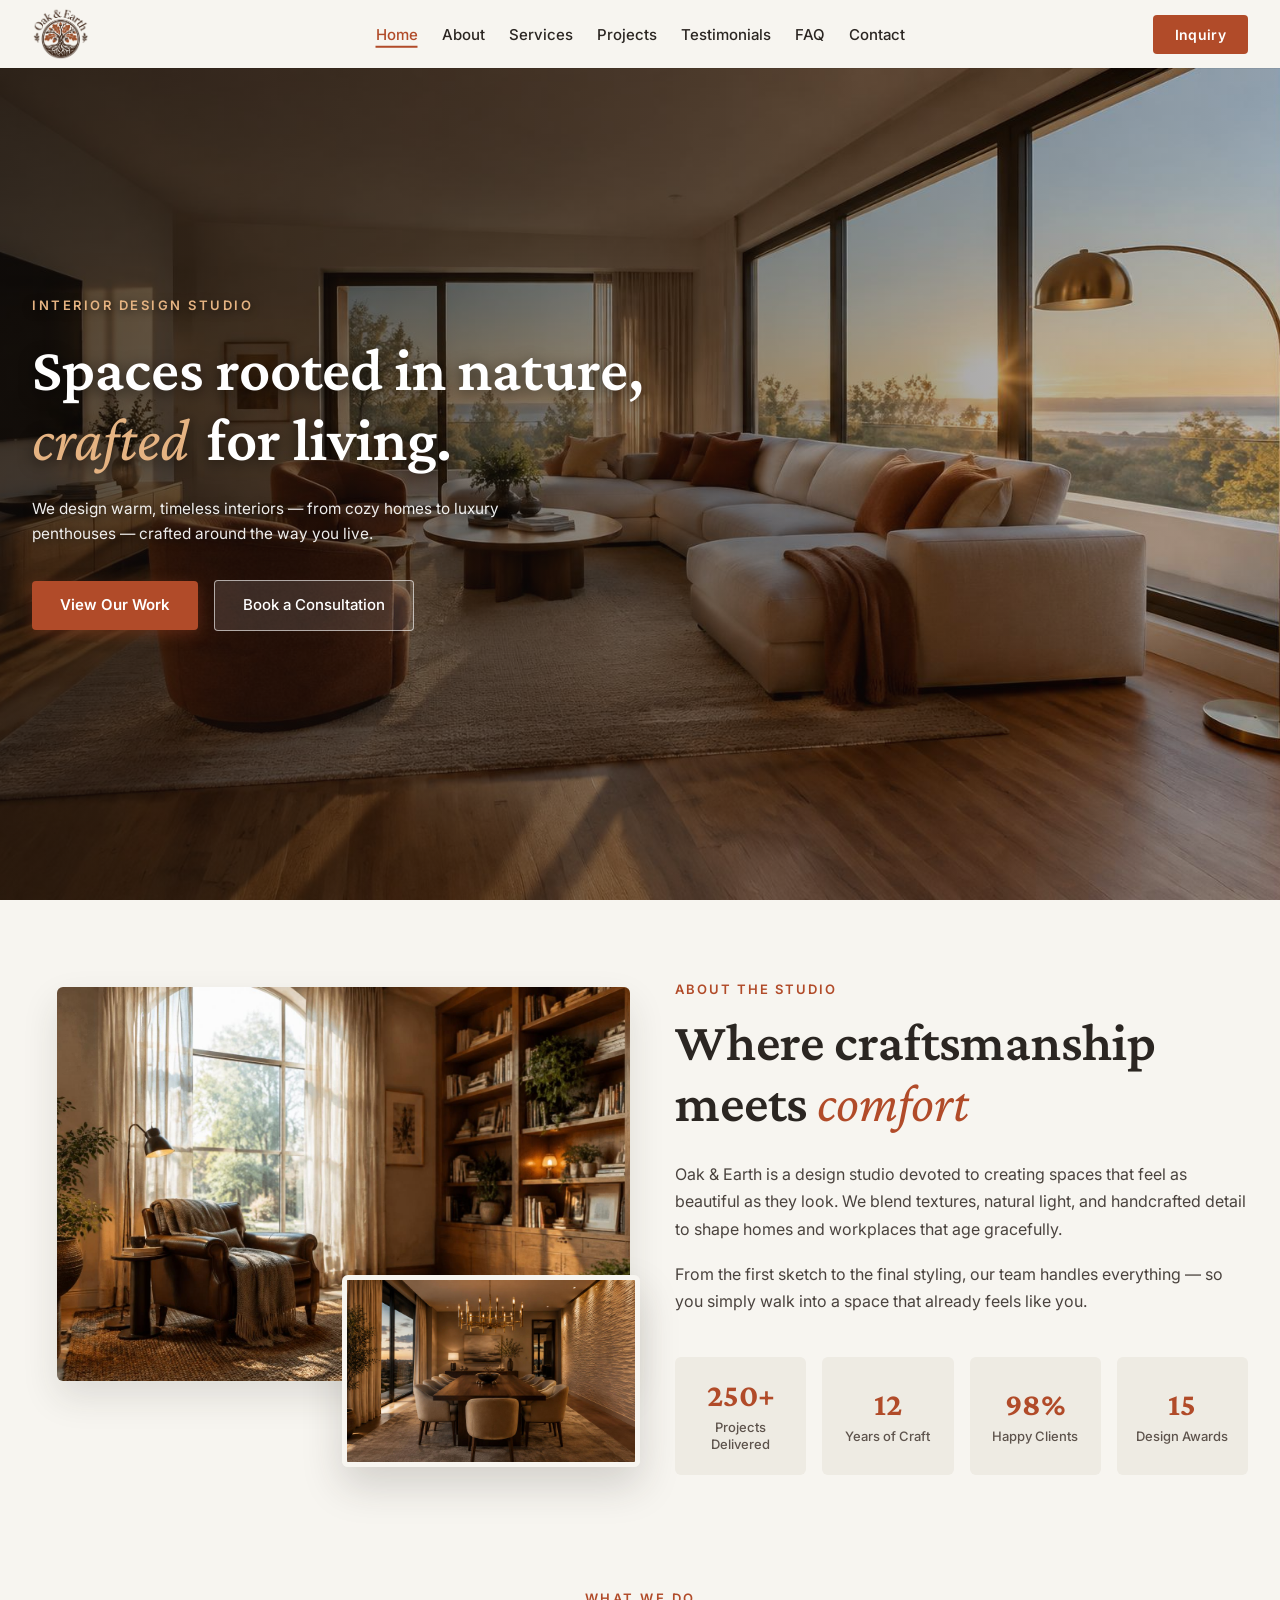
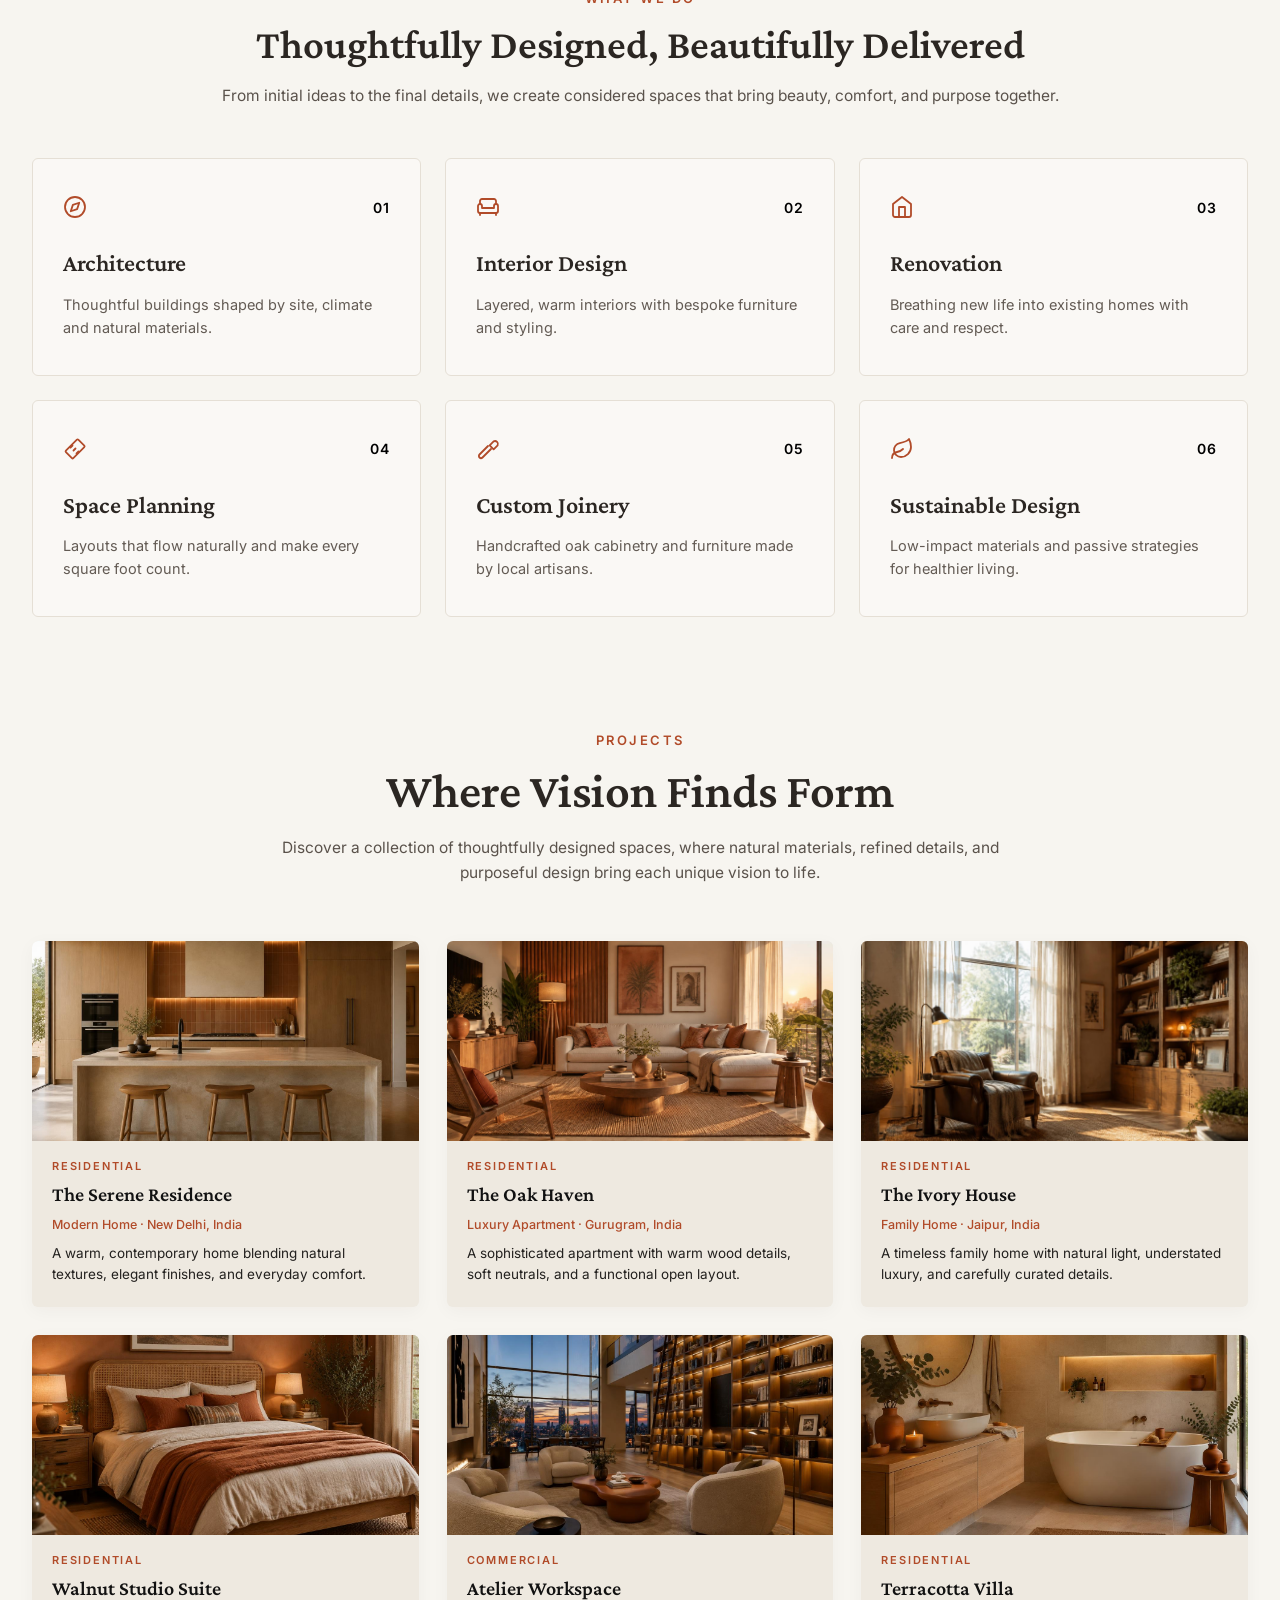
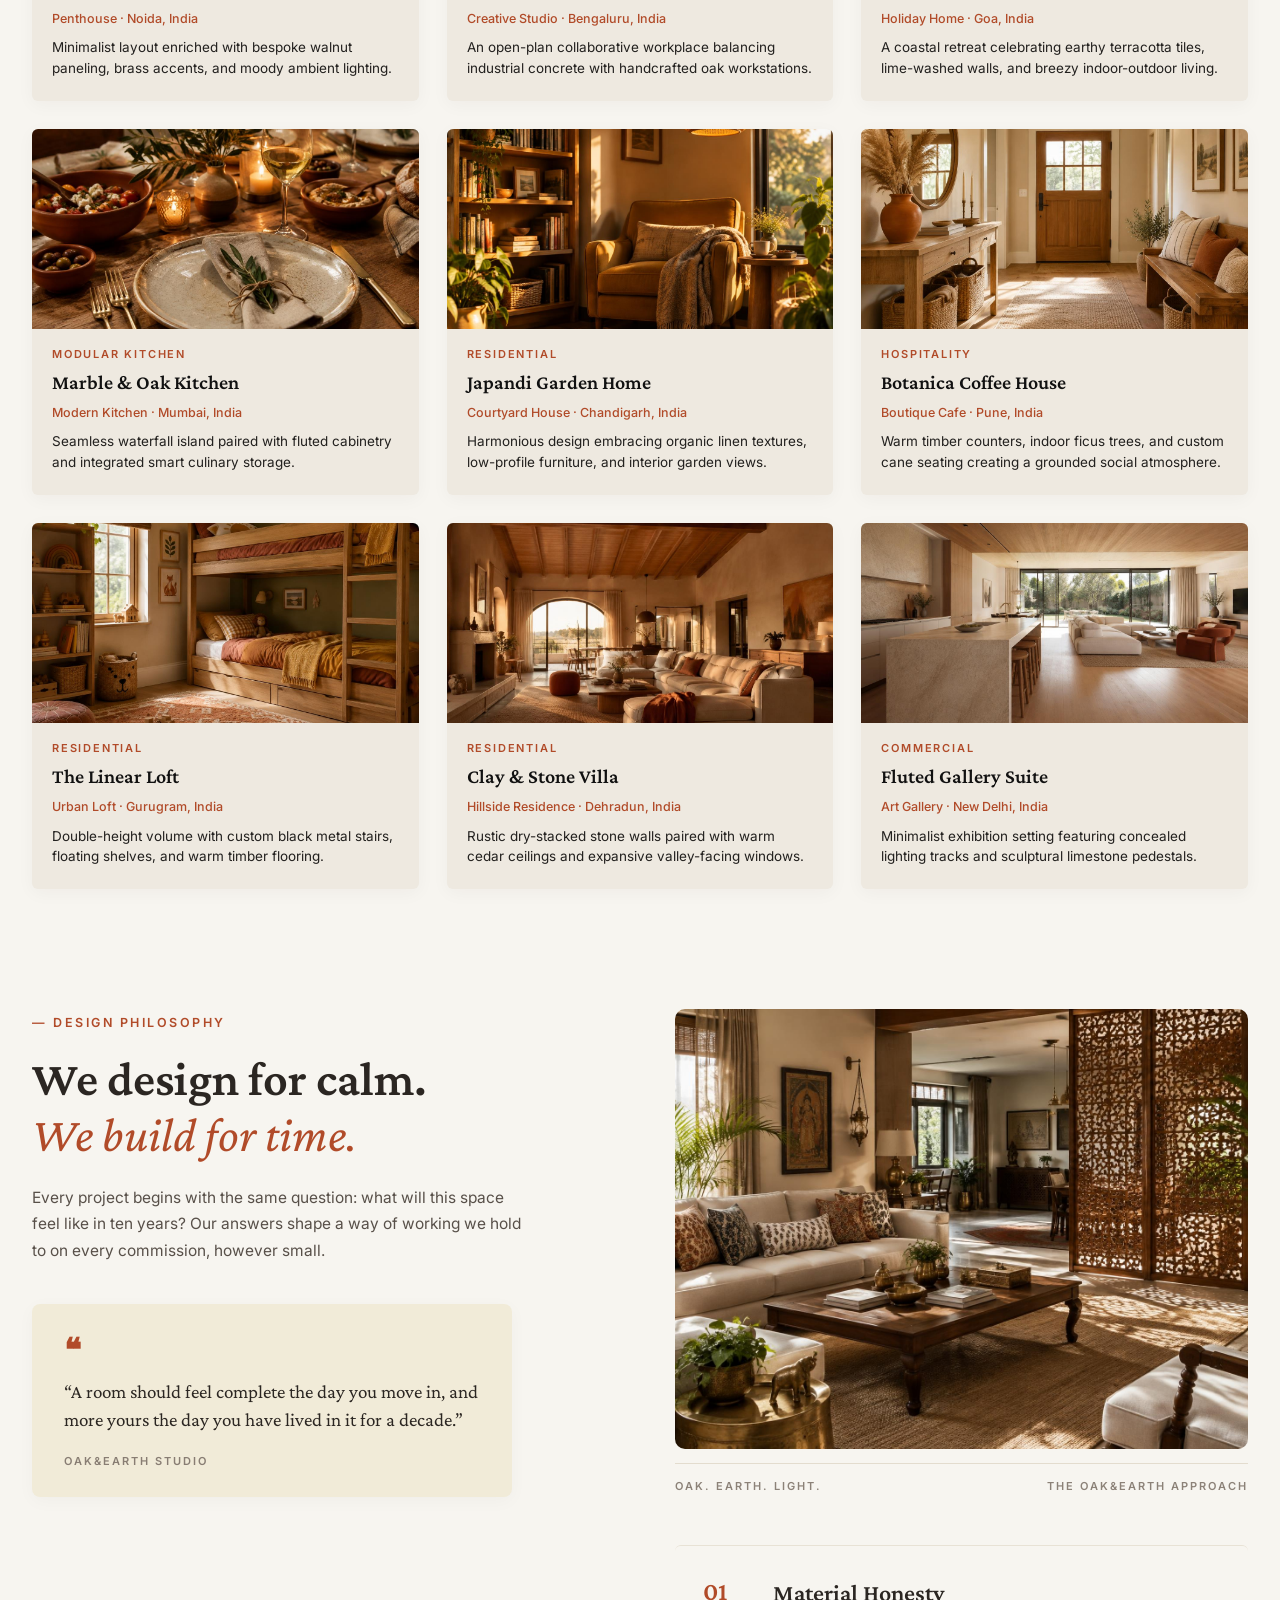
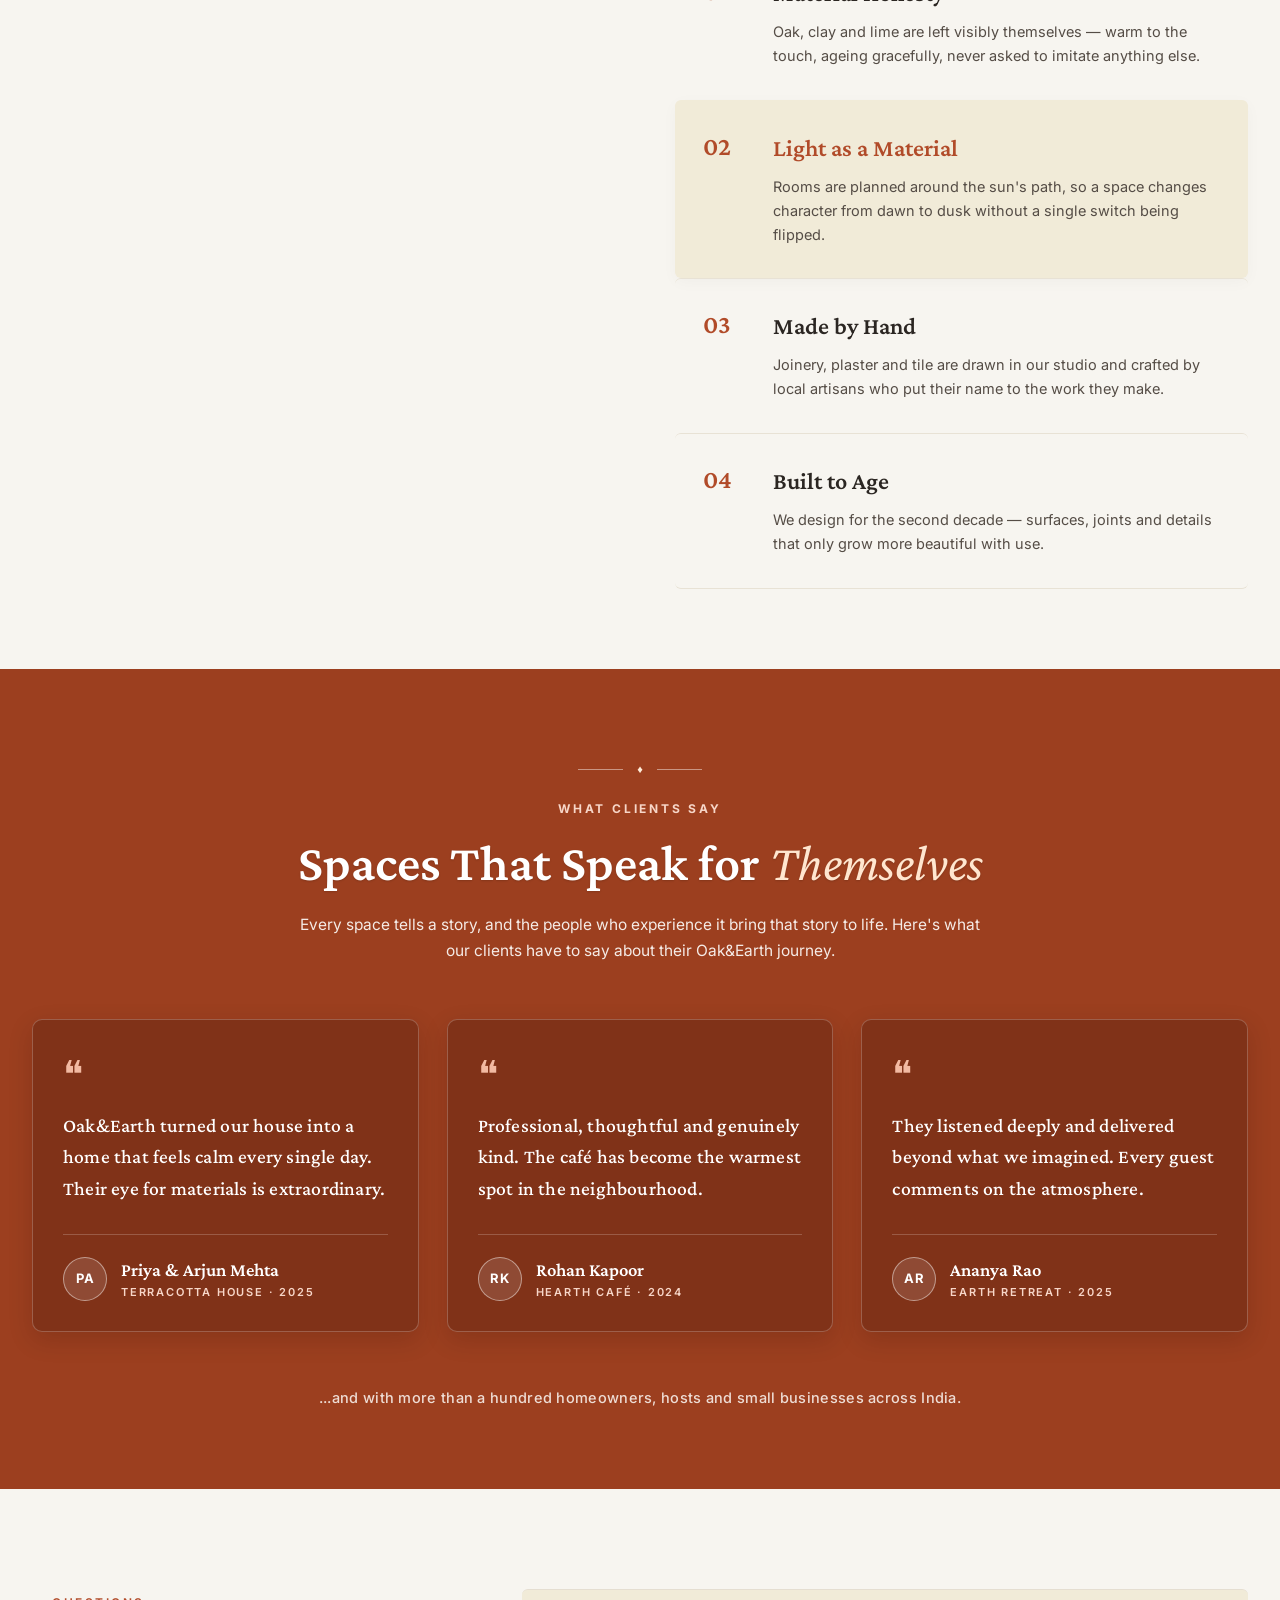
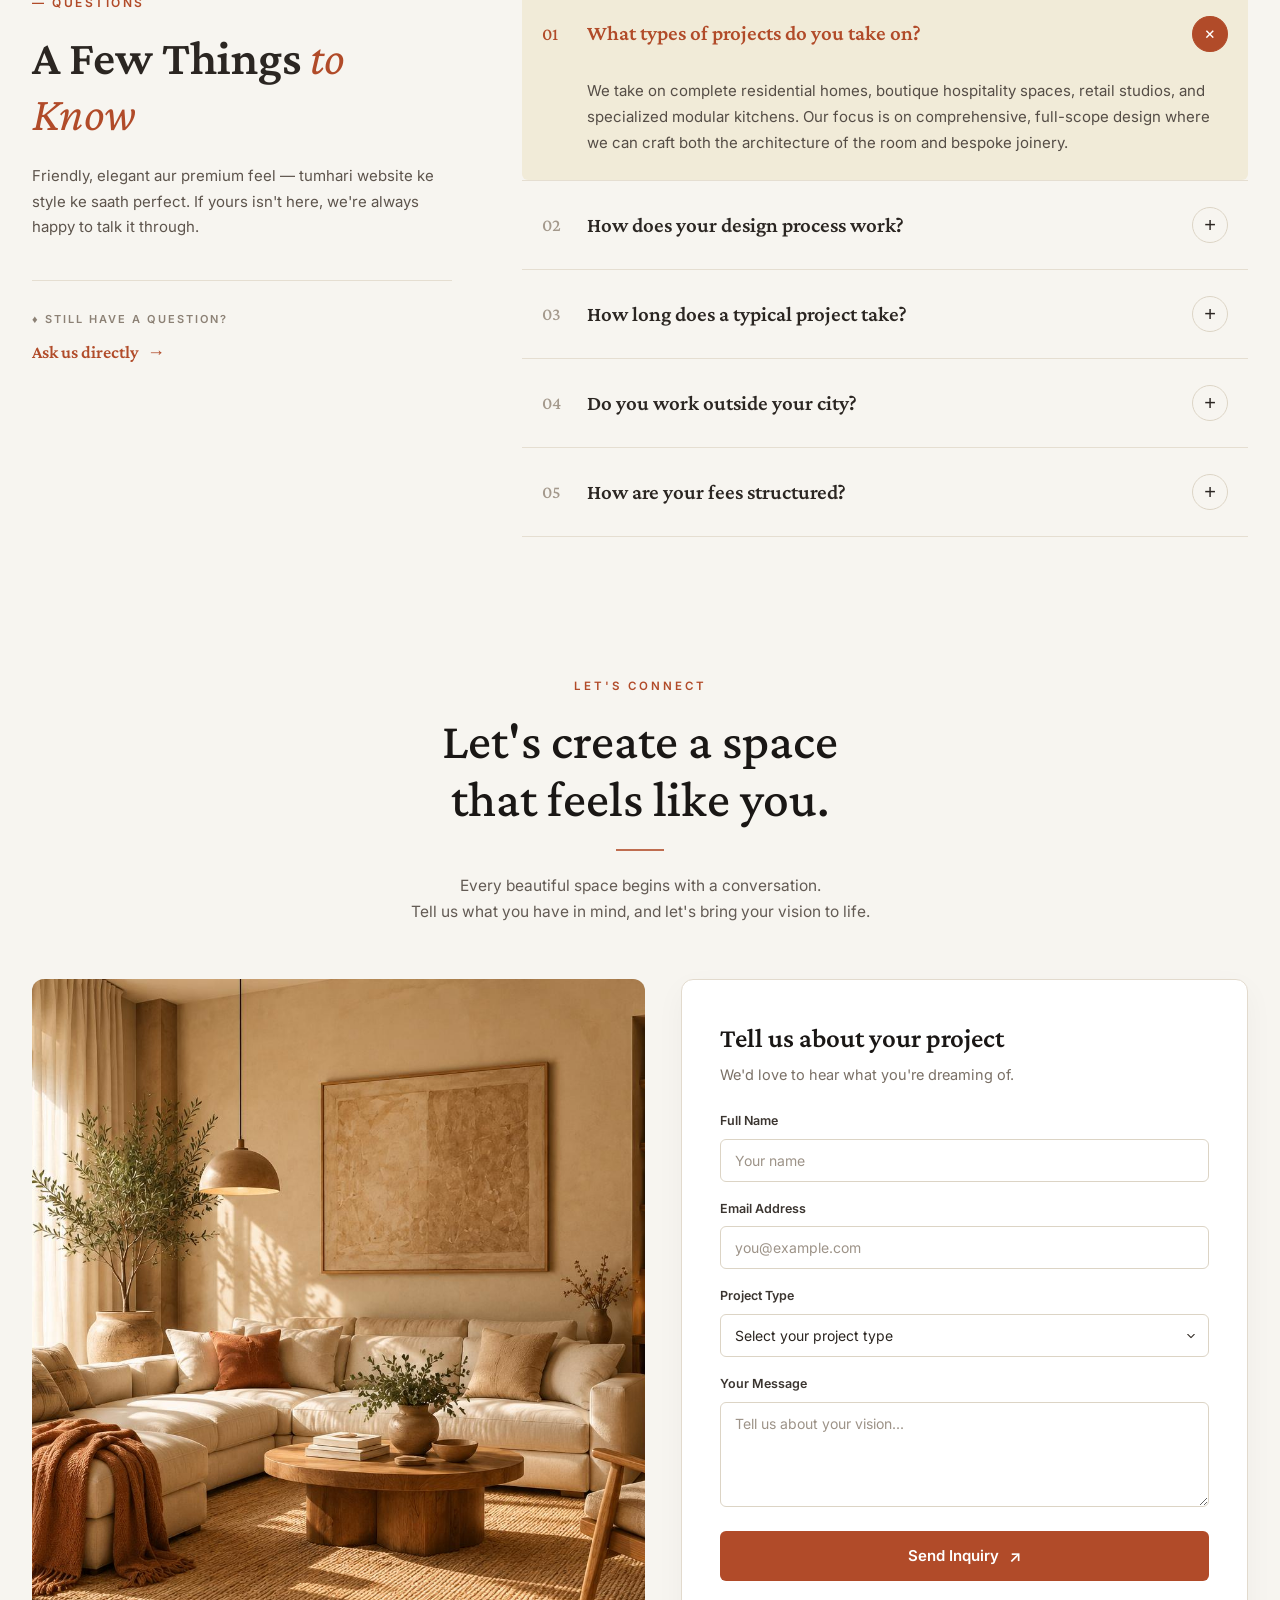
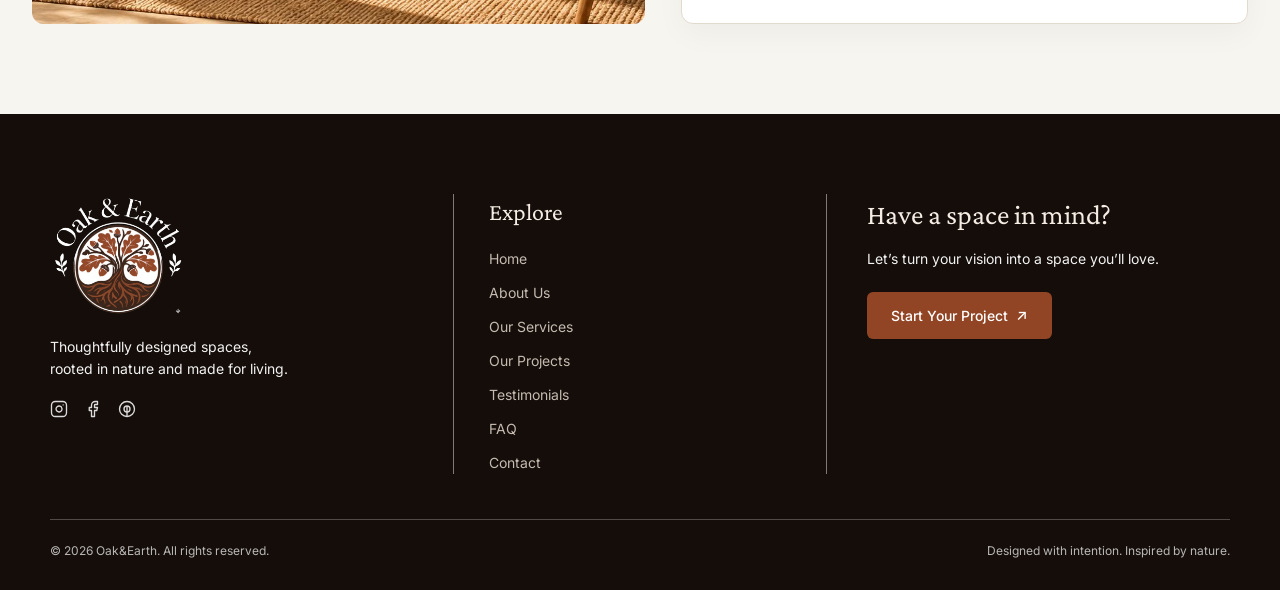
==== commit a6df9acd: "touchup" ====
--- a/index.html
+++ b/index.html
@@ -9,7 +9,7 @@
   <link rel="preconnect" href="https://fonts.googleapis.com">
   <link rel="preconnect" href="https://fonts.gstatic.com" crossorigin>
   <link href="https://fonts.googleapis.com/css2?family=Crimson+Pro:wght@400;600;700&family=Inter:wght@400;500;600&display=swap" rel="stylesheet">
-
+   <link rel="icon" type="image/png" href="assets/logo.png">
   <!-- External Stylesheet -->
   <link rel="stylesheet" href="style.css">
 </head>
--- a/style.css
+++ b/style.css
@@ -222,15 +222,16 @@
     display: none !important;
   }
 
-  /* Menu panel: full width, half height */
+  /* Menu panel: full width, height content ke hisaab se */
   .nav-menu-wrapper {
     position: fixed;
-    top: 68px;               
+    top: 68px;
     left: 0;
     right: 0;
     width: 100%;
-    height: 50vh;              
-    height: 50dvh;           
+    height: auto;                        /* content jitna hi lamba */
+    max-height: calc(100vh - 68px);      /* fallback */
+    max-height: calc(100dvh - 68px);     /* screen se bahar kabhi nahi jayega */
     background-color: #24201d;
     box-shadow: 0 10px 25px rgba(0, 0, 0, 0.3);
     padding: 16px 24px 24px;
@@ -244,7 +245,7 @@
     pointer-events: none;
     z-index: 999;
     box-sizing: border-box;
-    overflow-y: auto;          
+    overflow-y: auto;                    /* sirf tab scroll jab sach mein fit na ho */
     -webkit-overflow-scrolling: touch;
     border-radius: 0 0 16px 16px;
   }
@@ -312,6 +313,8 @@
 
   .nav-menu-wrapper {
     top: 60px;
+    max-height: calc(100vh - 60px);
+    max-height: calc(100dvh - 60px);
     padding: 12px 18px 20px;
   }
 
@@ -322,13 +325,6 @@
   .nav-link {
     font-size: 15px;
     padding: 10px 4px;
-  }
-}
-
-/* Landscape phones: height kam hoti hai, isliye thoda zyada */
-@media (max-width: 1024px) and (max-height: 500px) {
-  .nav-menu-wrapper {
-    height: 70dvh;
   }
 }
 
@@ -2881,6 +2877,29 @@
     transform: translateY(0);
   }
 }
+/* ================= PROJECTS: SAFETY NET ================= */
+/* Agar JS na chale ya observer trigger na ho, to content hidden na rahe.
+   (js-ready class script.js ke start mein lagti hai) */
+html:not(.js-ready) .projects-header,
+html:not(.js-ready) .project-card {
+  opacity: 1;
+  transform: none;
+}
+
+/* Hover par entrance wala delay na lage, turant react kare */
+.project-card.card-visible:hover {
+  transition-delay: 0s;
+}
+
+@media (prefers-reduced-motion: reduce) {
+  .projects-header,
+  .project-card {
+    opacity: 1;
+    transform: none;
+    transition: none;
+  }
+}
+
 
 /* ================= PROJECTS: TABLET (<= 1024px) ================= */
 @media (max-width: 1024px) {
@@ -2914,6 +2933,8 @@
   /* Desktop ke 3-column stagger ki jagah 2-column stagger */
   .project-card.card-visible:nth-child(odd)  { transition-delay: 0.1s; }
   .project-card.card-visible:nth-child(even) { transition-delay: 0.25s; }
+
+  .project-card.card-visible:hover { transition-delay: 0s; }
 }
 
 /* ================= PROJECTS: MOBILE (<= 768px) ================= */
@@ -2959,7 +2980,7 @@
     font-size: 19px;
   }
 
-  /* Mobile par scroll ke sath turant aaye, delay nahi */
+  /* Mobile par scroll ke saath turant aaye, delay nahi */
   .project-card.card-visible:nth-child(n) {
     transition-delay: 0s;
   }
@@ -3003,8 +3024,6 @@
     transform: none;
   }
 }
-
-
 /* ================= DETAILS PAGE: TABLET (<= 1024px) ================= */
 @media (max-width: 1024px) {
   .project-detail-container {
